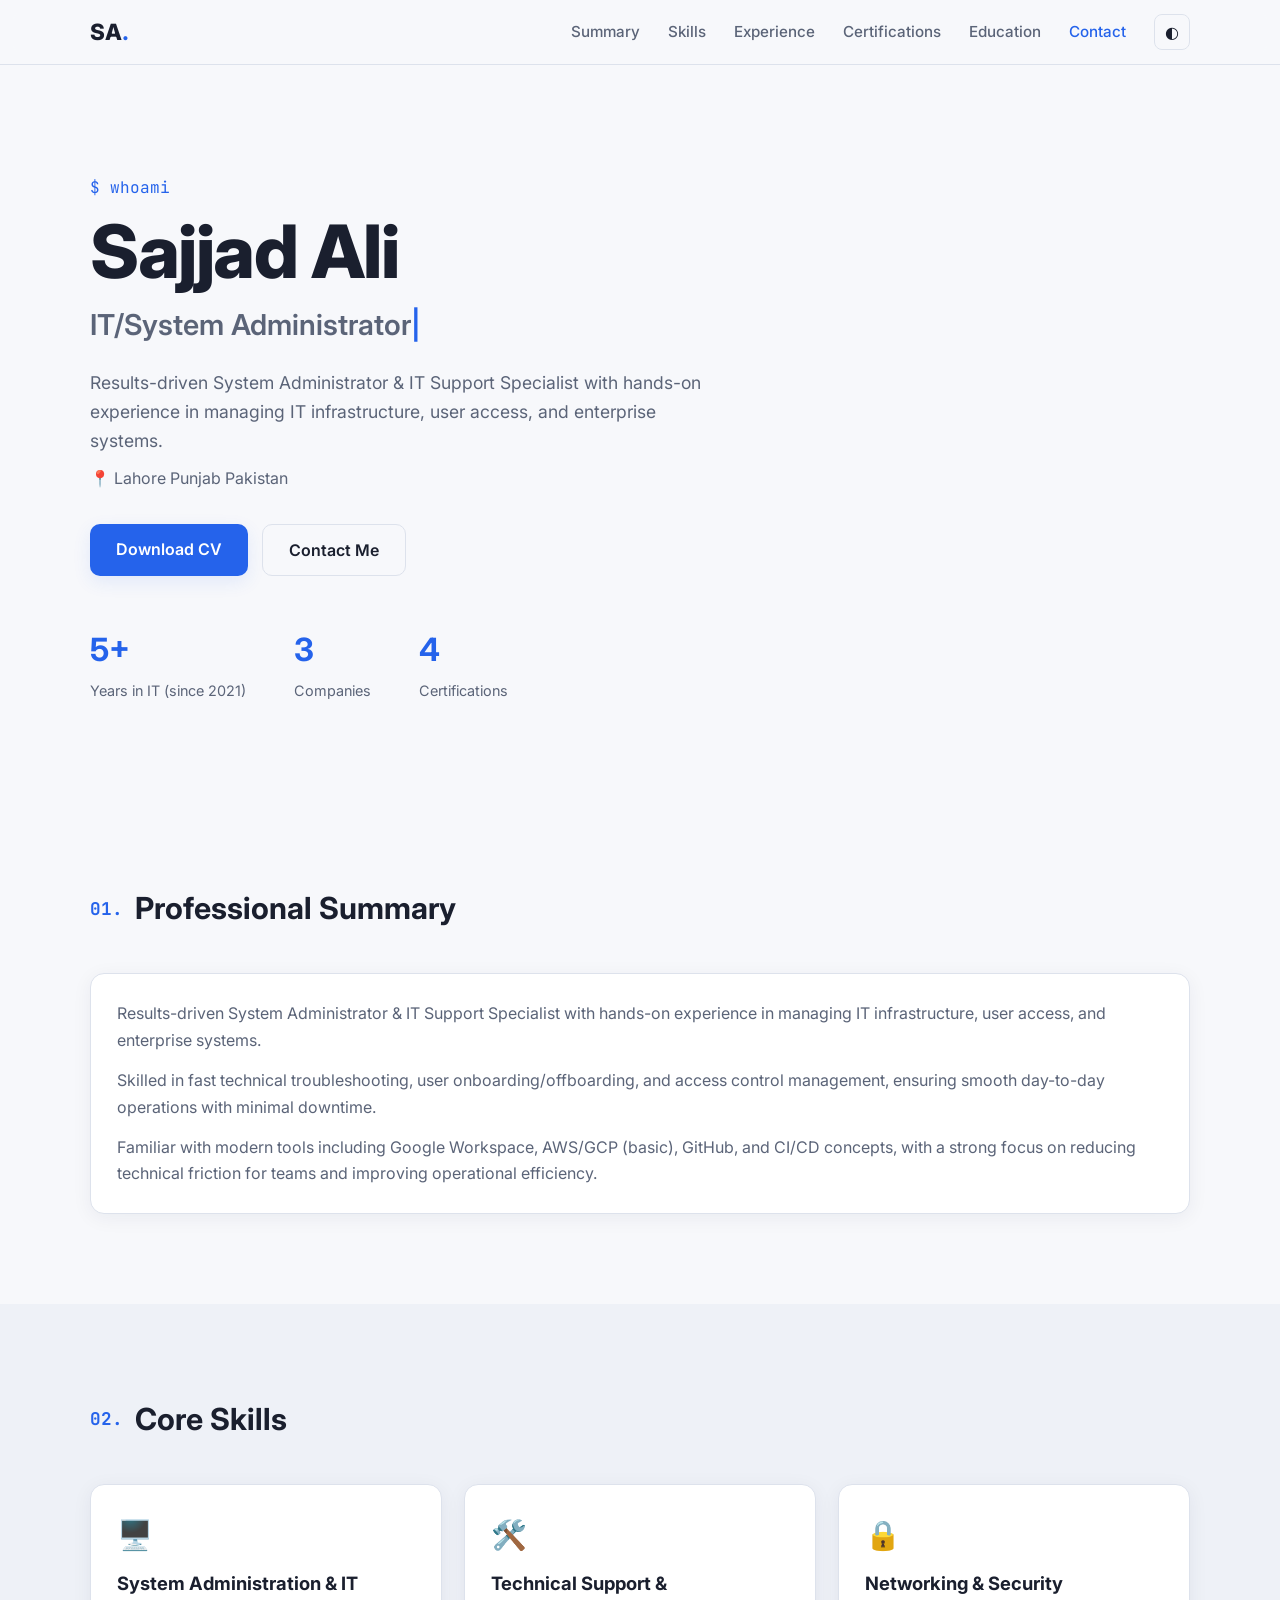
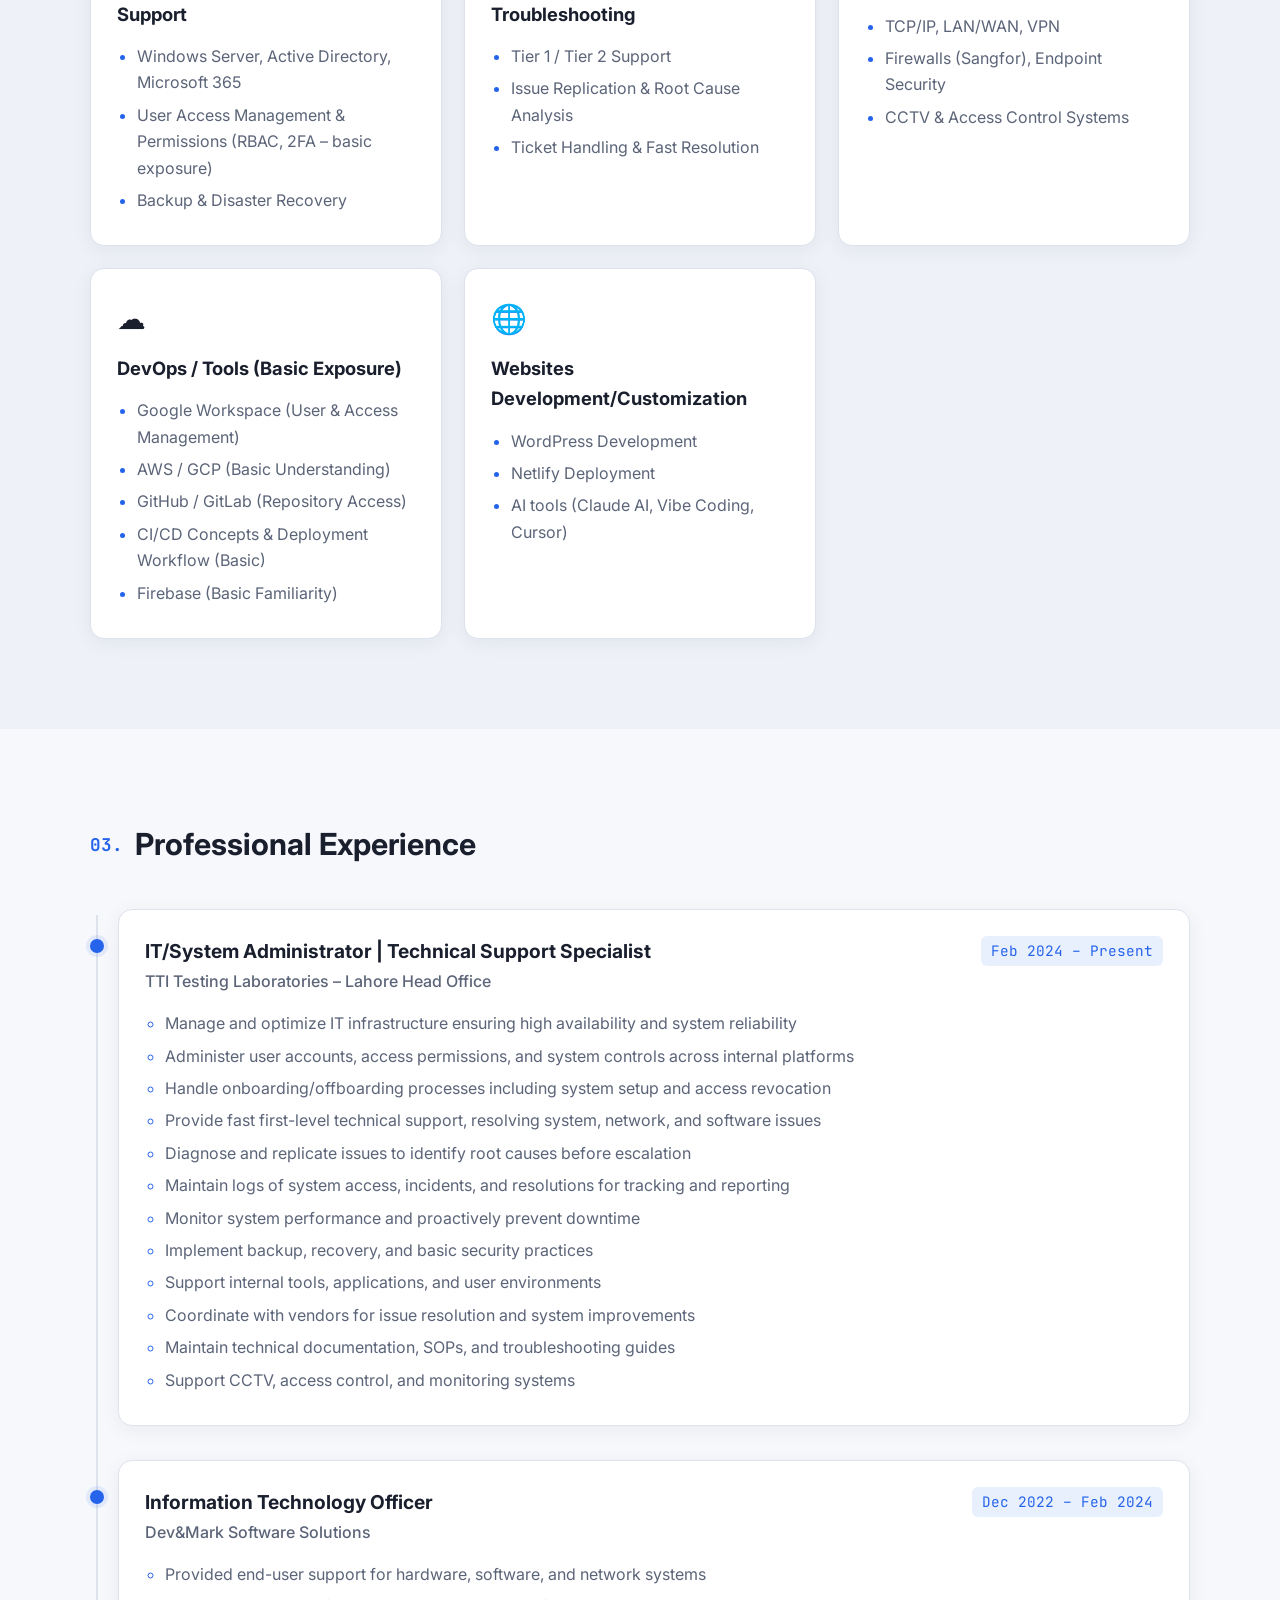
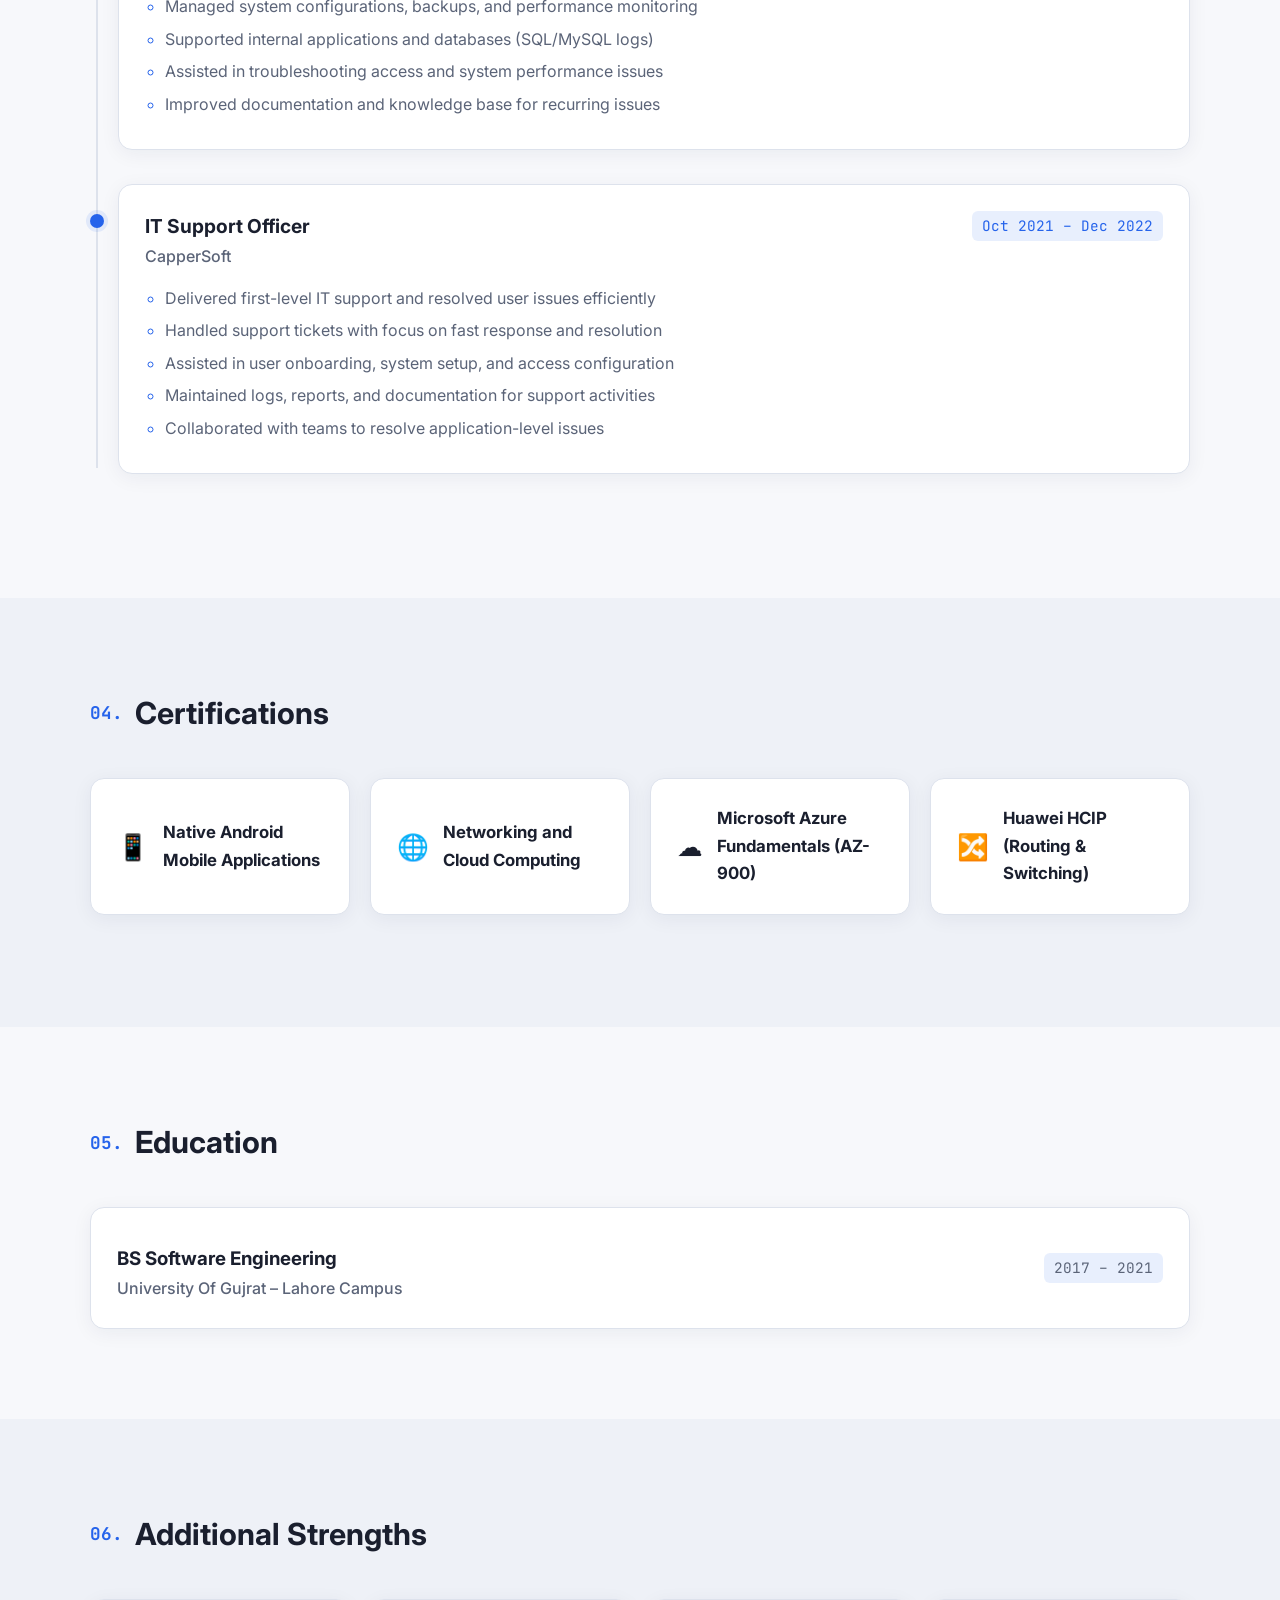
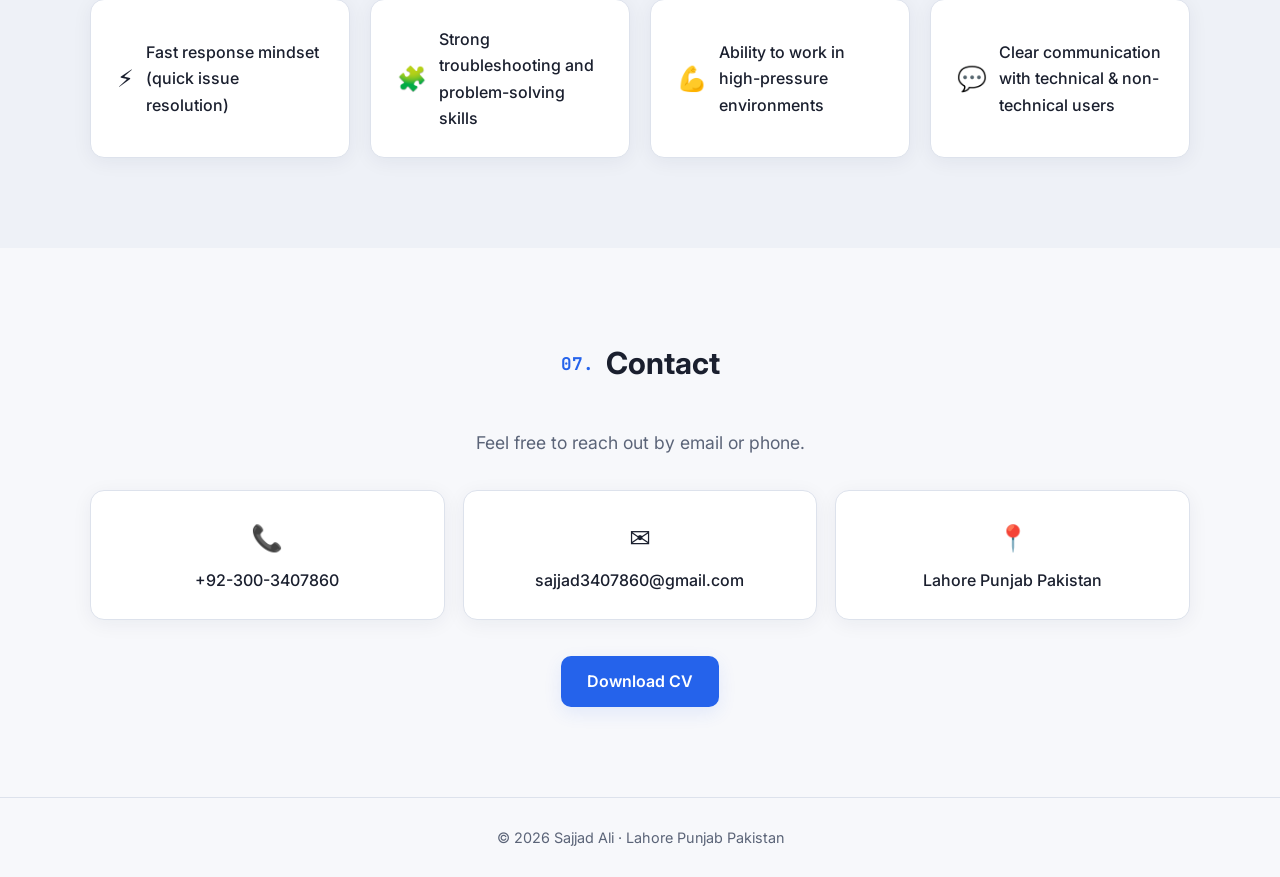
==== index.html @ 5b37b7cf "Match portfolio section titles and points to CV Co-Authored-By: Claude Opus 5.5 <noreply@anthropic.c" ====
<!DOCTYPE html>
<html lang="en">
<head>
  <meta charset="UTF-8">
  <meta name="viewport" content="width=device-width, initial-scale=1.0">
  <title>Sajjad Ali | IT/System Administrator | Technical Support Specialist</title>
  <meta name="description" content="Sajjad Ali, IT/System Administrator and Technical Support Specialist in Lahore, Punjab, Pakistan. IT infrastructure, user access and enterprise systems.">
  <meta property="og:title" content="Sajjad Ali | IT/System Administrator">
  <meta property="og:description" content="System Administrator & IT Support Specialist with hands-on experience in managing IT infrastructure, user access, and enterprise systems.">
  <meta property="og:type" content="website">
  <meta property="og:url" content="https://choudharysb.github.io/SajjadPortfolio/">
  <link rel="icon" href="data:image/svg+xml,<svg xmlns='http://www.w3.org/2000/svg' viewBox='0 0 64 64'><rect width='64' height='64' rx='14' fill='%232563eb'/><text x='50%' y='54%' dominant-baseline='middle' text-anchor='middle' font-family='Arial' font-weight='700' font-size='28' fill='white'>SA</text></svg>">
  <link rel="preconnect" href="https://fonts.googleapis.com">
  <link rel="preconnect" href="https://fonts.gstatic.com" crossorigin>
  <link href="https://fonts.googleapis.com/css2?family=Inter:wght@400;500;600;700;800&family=JetBrains+Mono:wght@400;500&display=swap" rel="stylesheet">
  <link rel="stylesheet" href="style.css">
  <script>
    // Set the theme before the page paints so it doesn't flash
    try {
      var t = localStorage.getItem("theme");
      document.documentElement.dataset.theme = t || (matchMedia("(prefers-color-scheme: dark)").matches ? "dark" : "light");
    } catch (e) {}
  </script>
</head>
<body>
  <a class="skip-link" href="#summary">Skip to content</a>

  <header class="nav">
    <div class="container nav-inner">
      <a href="#top" class="logo">SA<span>.</span></a>
      <button class="nav-toggle" aria-label="Open menu" aria-expanded="false">☰</button>
      <nav class="nav-links">
        <a href="#summary">Summary</a>
        <a href="#skills">Skills</a>
        <a href="#experience">Experience</a>
        <a href="#certifications">Certifications</a>
        <a href="#education">Education</a>
        <a href="#contact">Contact</a>
        <button class="theme-toggle" aria-label="Toggle dark mode">◐</button>
      </nav>
    </div>
  </header>

  <main id="top">
    <section class="hero">
      <div class="container hero-inner">
        <p class="mono eyebrow">$ whoami</p>
        <h1>Sajjad Ali</h1>
        <p class="role"><span class="typed" data-words="IT/System Administrator|Technical Support Specialist"></span><span class="cursor" aria-hidden="true">|</span></p>
        <p class="lead">Results-driven System Administrator &amp; IT Support Specialist with hands-on experience in managing IT infrastructure, user access, and enterprise systems.</p>
        <p class="location">📍 Lahore Punjab Pakistan</p>
        <div class="hero-cta">
          <a href="assets/Sajjad-Ali-CV.pdf" class="btn btn-primary" download>Download CV</a>
          <a href="#contact" class="btn btn-ghost">Contact Me</a>
        </div>
        <ul class="stats">
          <li><strong>5+</strong><span>Years in IT (since 2021)</span></li>
          <li><strong>3</strong><span>Companies</span></li>
          <li><strong>4</strong><span>Certifications</span></li>
        </ul>
      </div>
    </section>

    <!-- PROFESSIONAL SUMMARY -->
    <section id="summary" class="section">
      <div class="container">
        <h2 class="section-title"><span class="mono">01.</span> Professional Summary</h2>
        <div class="card summary">
          <p>Results-driven System Administrator &amp; IT Support Specialist with hands-on experience in managing IT infrastructure, user access, and enterprise systems.</p>
          <p>Skilled in fast technical troubleshooting, user onboarding/offboarding, and access control management, ensuring smooth day-to-day operations with minimal downtime.</p>
          <p>Familiar with modern tools including Google Workspace, AWS/GCP (basic), GitHub, and CI/CD concepts, with a strong focus on reducing technical friction for teams and improving operational efficiency.</p>
        </div>
      </div>
    </section>

    <!-- CORE SKILLS -->
    <section id="skills" class="section alt">
      <div class="container">
        <h2 class="section-title"><span class="mono">02.</span> Core Skills</h2>
        <div class="skills-grid">
          <article class="card skill-card">
            <div class="icon" aria-hidden="true">🖥️</div>
            <h3>System Administration &amp; IT Support</h3>
            <ul class="points">
              <li>Windows Server, Active Directory, Microsoft 365</li>
              <li>User Access Management &amp; Permissions (RBAC, 2FA – basic exposure)</li>
              <li>Backup &amp; Disaster Recovery</li>
            </ul>
          </article>
          <article class="card skill-card">
            <div class="icon" aria-hidden="true">🛠️</div>
            <h3>Technical Support &amp; Troubleshooting</h3>
            <ul class="points">
              <li>Tier 1 / Tier 2 Support</li>
              <li>Issue Replication &amp; Root Cause Analysis</li>
              <li>Ticket Handling &amp; Fast Resolution</li>
            </ul>
          </article>
          <article class="card skill-card">
            <div class="icon" aria-hidden="true">🔒</div>
            <h3>Networking &amp; Security</h3>
            <ul class="points">
              <li>TCP/IP, LAN/WAN, VPN</li>
              <li>Firewalls (Sangfor), Endpoint Security</li>
              <li>CCTV &amp; Access Control Systems</li>
            </ul>
          </article>
          <article class="card skill-card">
            <div class="icon" aria-hidden="true">☁️</div>
            <h3>DevOps / Tools (Basic Exposure)</h3>
            <ul class="points">
              <li>Google Workspace (User &amp; Access Management)</li>
              <li>AWS / GCP (Basic Understanding)</li>
              <li>GitHub / GitLab (Repository Access)</li>
              <li>CI/CD Concepts &amp; Deployment Workflow (Basic)</li>
              <li>Firebase (Basic Familiarity)</li>
            </ul>
          </article>
          <article class="card skill-card">
            <div class="icon" aria-hidden="true">🌐</div>
            <h3>Websites Development/Customization</h3>
            <ul class="points">
              <li>WordPress Development</li>
              <li>Netlify Deployment</li>
              <li>AI tools (Claude AI, Vibe Coding, Cursor)</li>
            </ul>
          </article>
        </div>
      </div>
    </section>

    <!-- PROFESSIONAL EXPERIENCE -->
    <section id="experience" class="section">
      <div class="container">
        <h2 class="section-title"><span class="mono">03.</span> Professional Experience</h2>
        <ol class="timeline">
          <li class="timeline-item">
            <div class="card">
              <div class="job-head">
                <div>
                  <h3>IT/System Administrator | Technical Support Specialist</h3>
                  <p class="company">TTI Testing Laboratories – Lahore Head Office</p>
                </div>
                <span class="date mono">Feb 2024 – Present</span>
              </div>
              <ul class="points">
                <li>Manage and optimize IT infrastructure ensuring high availability and system reliability</li>
                <li>Administer user accounts, access permissions, and system controls across internal platforms</li>
                <li>Handle onboarding/offboarding processes including system setup and access revocation</li>
                <li>Provide fast first-level technical support, resolving system, network, and software issues</li>
                <li>Diagnose and replicate issues to identify root causes before escalation</li>
                <li>Maintain logs of system access, incidents, and resolutions for tracking and reporting</li>
                <li>Monitor system performance and proactively prevent downtime</li>
                <li>Implement backup, recovery, and basic security practices</li>
                <li>Support internal tools, applications, and user environments</li>
                <li>Coordinate with vendors for issue resolution and system improvements</li>
                <li>Maintain technical documentation, SOPs, and troubleshooting guides</li>
                <li>Support CCTV, access control, and monitoring systems</li>
              </ul>
            </div>
          </li>
          <li class="timeline-item">
            <div class="card">
              <div class="job-head">
                <div>
                  <h3>Information Technology Officer</h3>
                  <p class="company">Dev&amp;Mark Software Solutions</p>
                </div>
                <span class="date mono">Dec 2022 – Feb 2024</span>
              </div>
              <ul class="points">
                <li>Provided end-user support for hardware, software, and network systems</li>
                <li>Managed system configurations, backups, and performance monitoring</li>
                <li>Supported internal applications and databases (SQL/MySQL logs)</li>
                <li>Assisted in troubleshooting access and system performance issues</li>
                <li>Improved documentation and knowledge base for recurring issues</li>
              </ul>
            </div>
          </li>
          <li class="timeline-item">
            <div class="card">
              <div class="job-head">
                <div>
                  <h3>IT Support Officer</h3>
                  <p class="company">CapperSoft</p>
                </div>
                <span class="date mono">Oct 2021 – Dec 2022</span>
              </div>
              <ul class="points">
                <li>Delivered first-level IT support and resolved user issues efficiently</li>
                <li>Handled support tickets with focus on fast response and resolution</li>
                <li>Assisted in user onboarding, system setup, and access configuration</li>
                <li>Maintained logs, reports, and documentation for support activities</li>
                <li>Collaborated with teams to resolve application-level issues</li>
              </ul>
            </div>
          </li>
        </ol>
      </div>
    </section>

    <!-- CERTIFICATIONS -->
    <section id="certifications" class="section alt">
      <div class="container">
        <h2 class="section-title"><span class="mono">04.</span> Certifications</h2>
        <div class="cert-grid">
          <div class="card cert"><span class="cert-icon" aria-hidden="true">📱</span><h3>Native Android Mobile Applications</h3></div>
          <div class="card cert"><span class="cert-icon" aria-hidden="true">🌐</span><h3>Networking and Cloud Computing</h3></div>
          <div class="card cert"><span class="cert-icon" aria-hidden="true">☁️</span><h3>Microsoft Azure Fundamentals (AZ-900)</h3></div>
          <div class="card cert"><span class="cert-icon" aria-hidden="true">🔀</span><h3>Huawei HCIP (Routing &amp; Switching)</h3></div>
        </div>
      </div>
    </section>

    <!-- EDUCATION -->
    <section id="education" class="section">
      <div class="container">
        <h2 class="section-title"><span class="mono">05.</span> Education</h2>
        <div class="card edu">
          <div>
            <h3>BS Software Engineering</h3>
            <p class="company">University Of Gujrat – Lahore Campus</p>
          </div>
          <span class="date mono">2017 – 2021</span>
        </div>
      </div>
    </section>

    <!-- ADDITIONAL STRENGTHS -->
    <section id="strengths" class="section alt">
      <div class="container">
        <h2 class="section-title"><span class="mono">06.</span> Additional Strengths</h2>
        <div class="strength-grid">
          <div class="card strength"><span aria-hidden="true">⚡</span>Fast response mindset (quick issue resolution)</div>
          <div class="card strength"><span aria-hidden="true">🧩</span>Strong troubleshooting and problem-solving skills</div>
          <div class="card strength"><span aria-hidden="true">💪</span>Ability to work in high-pressure environments</div>
          <div class="card strength"><span aria-hidden="true">💬</span>Clear communication with technical &amp; non-technical users</div>
        </div>
      </div>
    </section>

    <!-- CONTACT -->
    <section id="contact" class="section">
      <div class="container contact">
        <h2 class="section-title center"><span class="mono">07.</span> Contact</h2>
        <p class="lead">Feel free to reach out by email or phone.</p>
        <div class="contact-links">
          <a class="card contact-card" href="tel:+923003407860"><span aria-hidden="true">📞</span>+92-300-3407860</a>
          <a class="card contact-card" href="mailto:sajjad3407860@gmail.com"><span aria-hidden="true">✉️</span>sajjad3407860@gmail.com</a>
          <div class="card contact-card"><span aria-hidden="true">📍</span>Lahore Punjab Pakistan</div>
        </div>
        <a href="assets/Sajjad-Ali-CV.pdf" class="btn btn-primary" download>Download CV</a>
      </div>
    </section>
  </main>

  <footer class="footer">
    <div class="container">© <span id="year"></span> Sajjad Ali · Lahore Punjab Pakistan</div>
  </footer>

  <button class="to-top" aria-label="Back to top">↑</button>

  <script src="script.js"></script>
</body>
</html>
---- style.css ----
:root {
  --bg: #f7f8fb;
  --bg-alt: #eef1f7;
  --card: #ffffff;
  --text: #1a1f2e;
  --muted: #5b6478;
  --accent: #2563eb;
  --accent-soft: rgba(37, 99, 235, 0.1);
  --border: #dde2ec;
  --shadow: 0 4px 20px rgba(20, 30, 60, 0.06);
  --radius: 14px;
}

:root[data-theme="dark"] {
  --bg: #0b1020;
  --bg-alt: #10172b;
  --card: #151d33;
  --text: #e6e9f2;
  --muted: #98a2b8;
  --accent: #5b9dff;
  --accent-soft: rgba(91, 157, 255, 0.12);
  --border: #24304d;
  --shadow: 0 4px 20px rgba(0, 0, 0, 0.3);
}

* { box-sizing: border-box; margin: 0; padding: 0; }
html { scroll-behavior: smooth; scroll-padding-top: 70px; }
body {
  font-family: "Inter", system-ui, sans-serif;
  background: var(--bg);
  color: var(--text);
  line-height: 1.65;
  transition: background 0.3s, color 0.3s;
}
a { color: var(--accent); text-decoration: none; }
.mono { font-family: "JetBrains Mono", monospace; }
.container { width: min(1100px, 100% - 32px); margin-inline: auto; }

/* Nav */
.nav {
  position: sticky; top: 0; z-index: 10;
  background: color-mix(in srgb, var(--bg) 85%, transparent);
  backdrop-filter: blur(10px);
  border-bottom: 1px solid var(--border);
}
.nav-inner { display: flex; align-items: center; justify-content: space-between; height: 64px; }
.logo { font-weight: 800; font-size: 1.4rem; color: var(--text); }
.logo span { color: var(--accent); }
.nav-links { display: flex; align-items: center; gap: 28px; }
.nav-links a { color: var(--muted); font-weight: 500; font-size: 0.95rem; transition: color 0.2s; }
.nav-links a:hover { color: var(--accent); }
.theme-toggle, .nav-toggle {
  background: none; border: 1px solid var(--border); color: var(--text);
  border-radius: 8px; width: 36px; height: 36px; cursor: pointer; font-size: 1rem;
}
.nav-toggle { display: none; }

/* Hero */
.hero { padding: 110px 0 90px; }
.eyebrow { color: var(--accent); margin-bottom: 12px; }
.hero h1 { font-size: clamp(2.6rem, 7vw, 4.6rem); line-height: 1.05; font-weight: 800; letter-spacing: -0.02em; }
.role { font-size: clamp(1.2rem, 3vw, 1.8rem); color: var(--muted); font-weight: 600; margin: 10px 0 20px; min-height: 1.6em; }
.cursor { color: var(--accent); animation: blink 1s steps(1) infinite; }
@keyframes blink { 50% { opacity: 0; } }
.lead { max-width: 620px; color: var(--muted); font-size: 1.1rem; }
.hero-cta { display: flex; gap: 14px; margin: 32px 0 48px; flex-wrap: wrap; }
.btn {
  display: inline-block; padding: 12px 26px; border-radius: 10px;
  font-weight: 600; transition: transform 0.2s, box-shadow 0.2s, background 0.2s;
}
.btn:hover { transform: translateY(-2px); }
.btn-primary { background: var(--accent); color: #fff; box-shadow: 0 6px 18px var(--accent-soft); }
.btn-ghost { border: 1px solid var(--border); color: var(--text); }
.btn-ghost:hover { border-color: var(--accent); color: var(--accent); }
.stats { list-style: none; display: flex; gap: 48px; flex-wrap: wrap; }
.stats strong { display: block; font-size: 2rem; color: var(--accent); }
.stats span { color: var(--muted); font-size: 0.9rem; }

/* Sections */
.section { padding: 90px 0; }
.section.alt { background: var(--bg-alt); }
.section-title { font-size: 1.9rem; margin-bottom: 40px; display: flex; align-items: center; gap: 12px; }
.section-title .mono { color: var(--accent); font-size: 1.1rem; }
.section-title.center { justify-content: center; }

.card {
  background: var(--card); border: 1px solid var(--border);
  border-radius: var(--radius); padding: 26px; box-shadow: var(--shadow);
  transition: transform 0.25s, border-color 0.25s;
}
.card:hover { transform: translateY(-4px); border-color: var(--accent); }

/* About */
.about-grid { display: grid; grid-template-columns: 1.4fr 1fr; gap: 40px; align-items: start; }
.about-grid p { margin-bottom: 16px; color: var(--muted); }
.about-grid strong { color: var(--text); }
.info-card dl { display: grid; gap: 4px; }
.info-card dt { font-size: 0.8rem; text-transform: uppercase; letter-spacing: 0.08em; color: var(--accent); font-weight: 600; margin-top: 10px; }
.info-card dt:first-child { margin-top: 0; }
.info-card dd { word-break: break-word; }

/* Skills */
.skills-grid { display: grid; grid-template-columns: repeat(auto-fill, minmax(300px, 1fr)); gap: 22px; }
.skill-card .icon { font-size: 1.8rem; margin-bottom: 10px; }
.skill-card h3 { margin-bottom: 14px; font-size: 1.15rem; }
.tags { list-style: none; display: flex; flex-wrap: wrap; gap: 8px; }
.tags li {
  background: var(--accent-soft); color: var(--accent);
  padding: 4px 12px; border-radius: 999px; font-size: 0.85rem; font-weight: 500;
}

/* Timeline */
.timeline { list-style: none; position: relative; padding-left: 28px; }
.timeline::before { content: ""; position: absolute; left: 6px; top: 6px; bottom: 6px; width: 2px; background: var(--border); }
.timeline-item { position: relative; margin-bottom: 34px; }
.timeline-item::before {
  content: ""; position: absolute; left: -28px; top: 30px;
  width: 14px; height: 14px; border-radius: 50%;
  background: var(--accent); box-shadow: 0 0 0 4px var(--accent-soft);
}
.timeline-meta { color: var(--accent); font-size: 0.9rem; margin-bottom: 10px; }
.timeline h3 { font-size: 1.2rem; }
.company { color: var(--muted); font-weight: 500; margin-bottom: 12px; }
.timeline ul { padding-left: 20px; color: var(--muted); }
.timeline li li { margin-bottom: 6px; }

/* Certifications */
.cert-grid { display: grid; grid-template-columns: repeat(auto-fill, minmax(240px, 1fr)); gap: 20px; margin-bottom: 22px; }
.cert h3 { font-size: 1.05rem; margin-top: 10px; }
.badge {
  display: inline-block; font-size: 0.75rem; font-weight: 600; text-transform: uppercase; letter-spacing: 0.06em;
  color: var(--accent); background: var(--accent-soft); padding: 3px 10px; border-radius: 6px;
}
.edu { display: flex; justify-content: space-between; align-items: center; gap: 16px; flex-wrap: wrap; }
.edu h3 { margin-top: 10px; }
.edu .company { margin-bottom: 0; }
.edu .mono { color: var(--muted); }

/* Contact */
.contact { text-align: center; }
.contact .lead { margin: 0 auto 32px; }
.contact-links { display: grid; grid-template-columns: repeat(auto-fit, minmax(240px, 1fr)); gap: 18px; margin-bottom: 36px; }
.contact-card { display: flex; flex-direction: column; align-items: center; gap: 8px; color: var(--text); font-weight: 500; word-break: break-word; }
.contact-card span { font-size: 1.6rem; }

.footer { border-top: 1px solid var(--border); padding: 28px 0; text-align: center; color: var(--muted); font-size: 0.9rem; }

/* CV-matched layout */
.location { color: var(--muted); margin-top: 10px; }
.summary p { color: var(--muted); margin-bottom: 14px; }
.summary p:last-child { margin-bottom: 0; }
.points { padding-left: 20px; color: var(--muted); }
.points li { margin-bottom: 6px; }
.points li::marker { color: var(--accent); }
.job-head { display: flex; justify-content: space-between; align-items: flex-start; gap: 12px; flex-wrap: wrap; margin-bottom: 4px; }
.job-head .company { margin-bottom: 12px; }
.date { color: var(--accent); font-size: 0.9rem; white-space: nowrap; background: var(--accent-soft); padding: 3px 10px; border-radius: 6px; }
.cert { display: flex; align-items: center; gap: 14px; }
.cert h3 { margin-top: 0; }
.cert-icon { font-size: 1.6rem; }
.strength-grid { display: grid; grid-template-columns: repeat(auto-fill, minmax(240px, 1fr)); gap: 20px; }
.strength { display: flex; align-items: center; gap: 12px; font-weight: 500; }
.strength span { font-size: 1.5rem; }

.skip-link { position: absolute; left: -999px; top: 8px; background: var(--accent); color: #fff; padding: 8px 14px; border-radius: 8px; z-index: 20; }
.skip-link:focus { left: 16px; }
a:focus-visible, button:focus-visible { outline: 2px solid var(--accent); outline-offset: 3px; }
.nav-links a.active { color: var(--accent); }

.to-top {
  position: fixed; right: 20px; bottom: 20px; width: 44px; height: 44px;
  border-radius: 50%; border: none; background: var(--accent); color: #fff;
  font-size: 1.2rem; cursor: pointer; box-shadow: var(--shadow);
  opacity: 0; pointer-events: none; transition: opacity 0.3s;
}
.to-top.show { opacity: 1; pointer-events: auto; }

/* Reveal animation */
.reveal { opacity: 0; transform: translateY(24px); transition: opacity 0.6s ease, transform 0.6s ease; }
.reveal.visible { opacity: 1; transform: none; }

/* Mobile */
@media (max-width: 760px) {
  .nav-toggle { display: block; }
  .nav-links {
    position: absolute; top: 64px; left: 0; right: 0;
    flex-direction: column; gap: 18px; padding: 24px;
    background: var(--bg); border-bottom: 1px solid var(--border);
    display: none;
  }
  .nav-links.open { display: flex; }
  .about-grid { grid-template-columns: 1fr; }
  .skills-grid { grid-template-columns: 1fr; }
  .hero { padding: 70px 0 60px; }
  .section { padding: 64px 0; }
  .stats { gap: 28px; }
}

@media (prefers-reduced-motion: reduce) {
  * { transition: none !important; animation: none !important; }
  .reveal { opacity: 1; transform: none; }
}
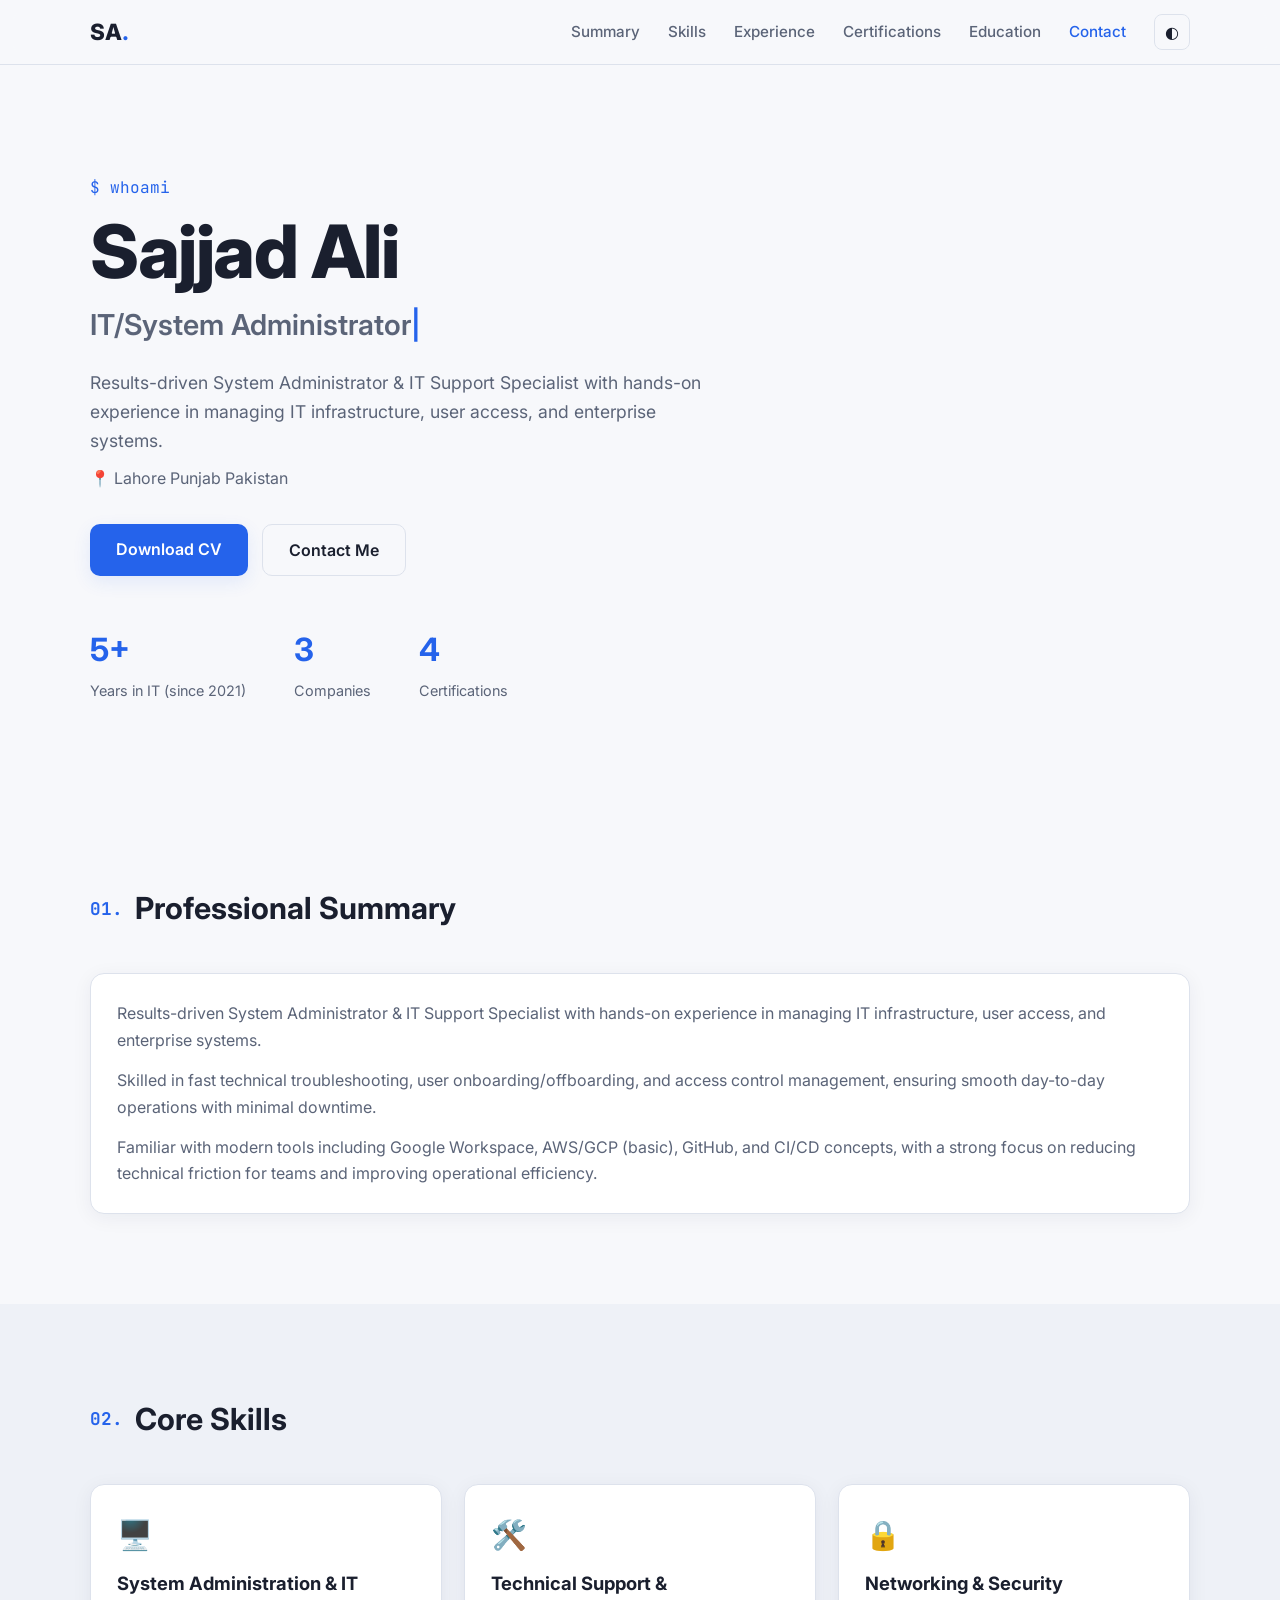
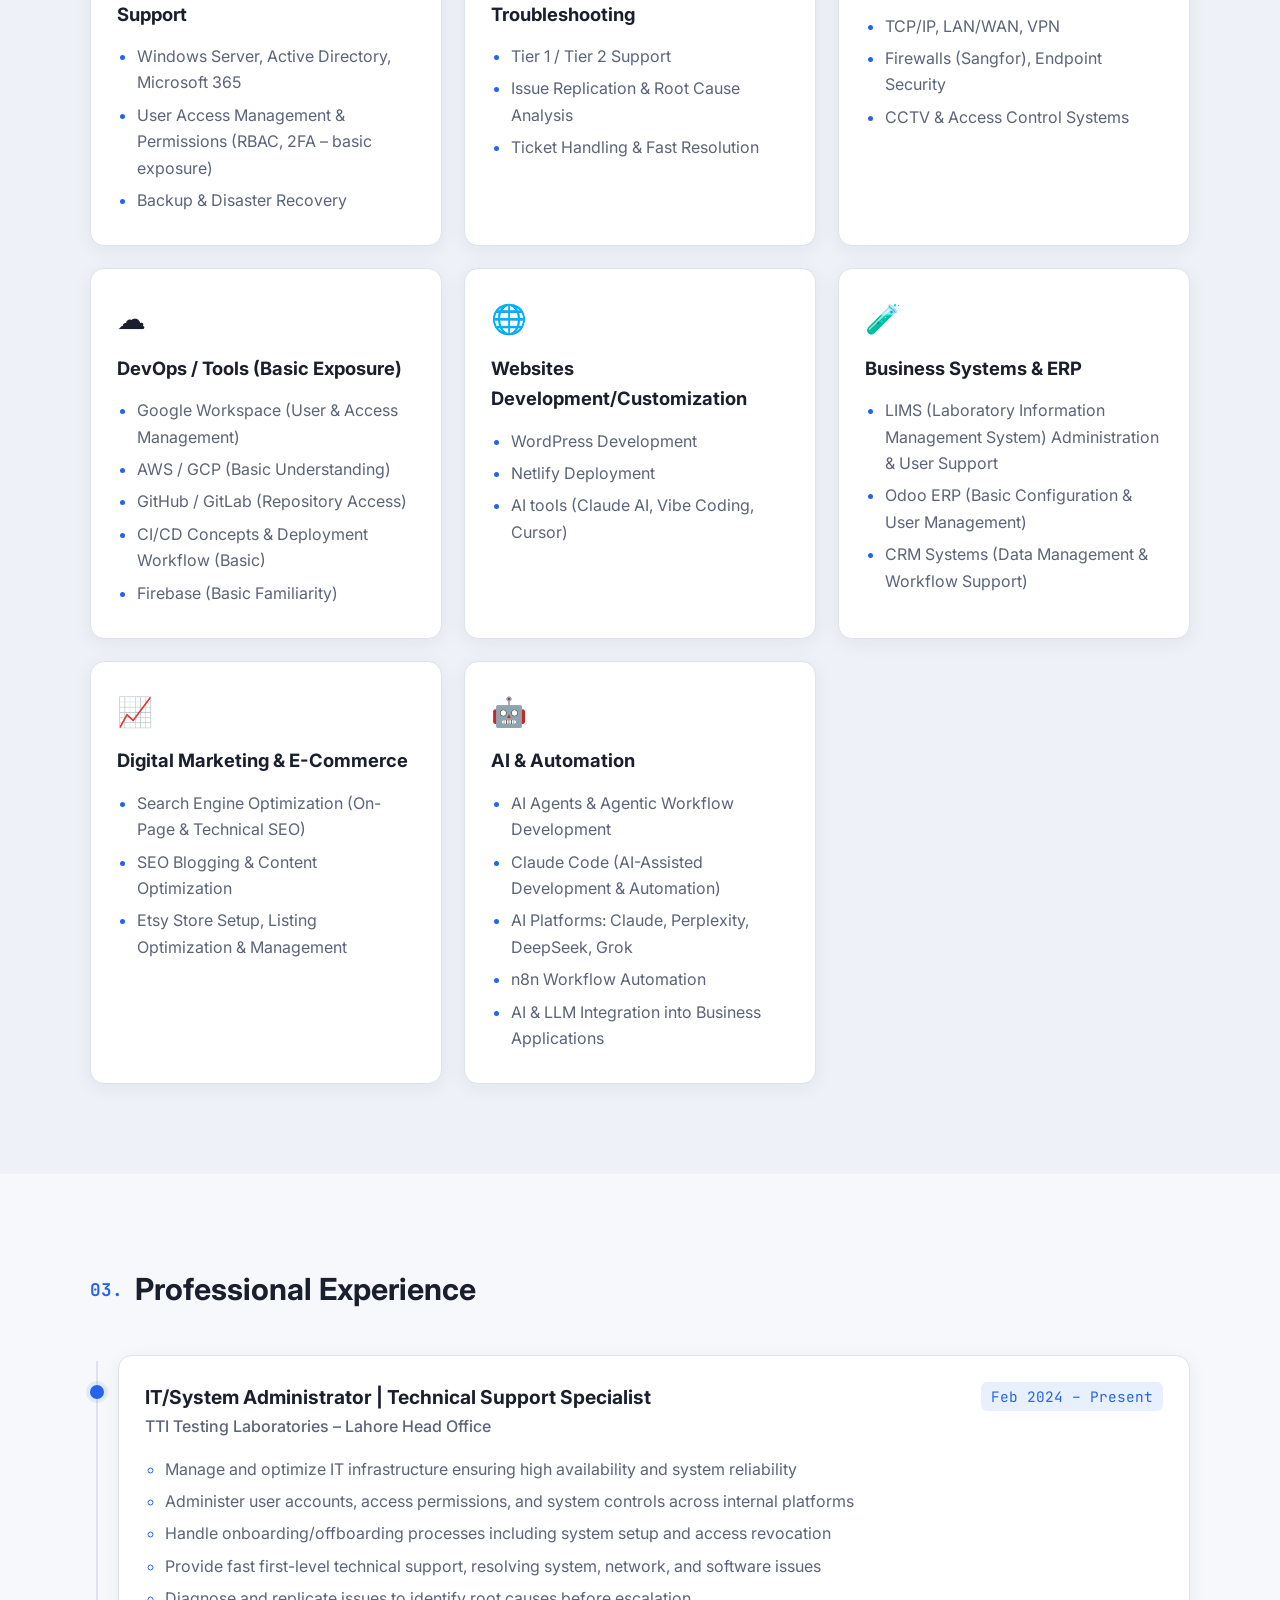
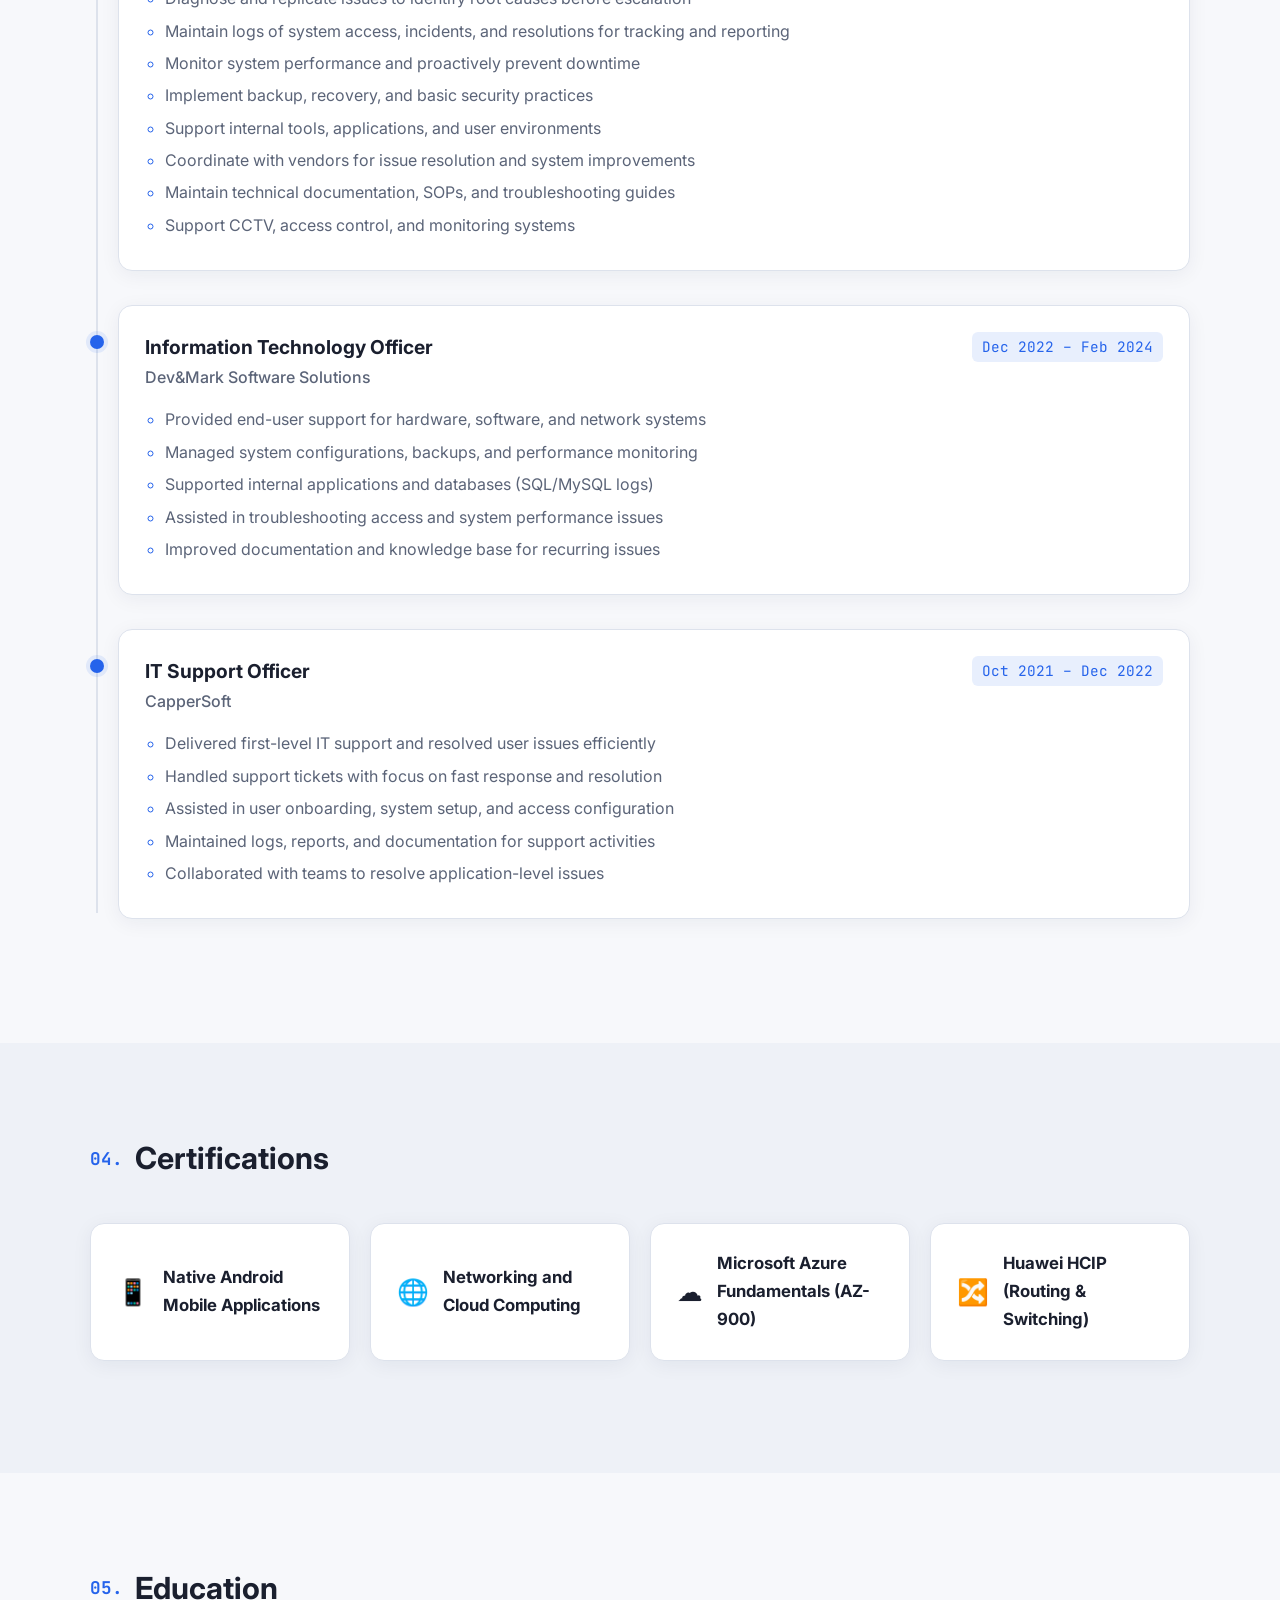
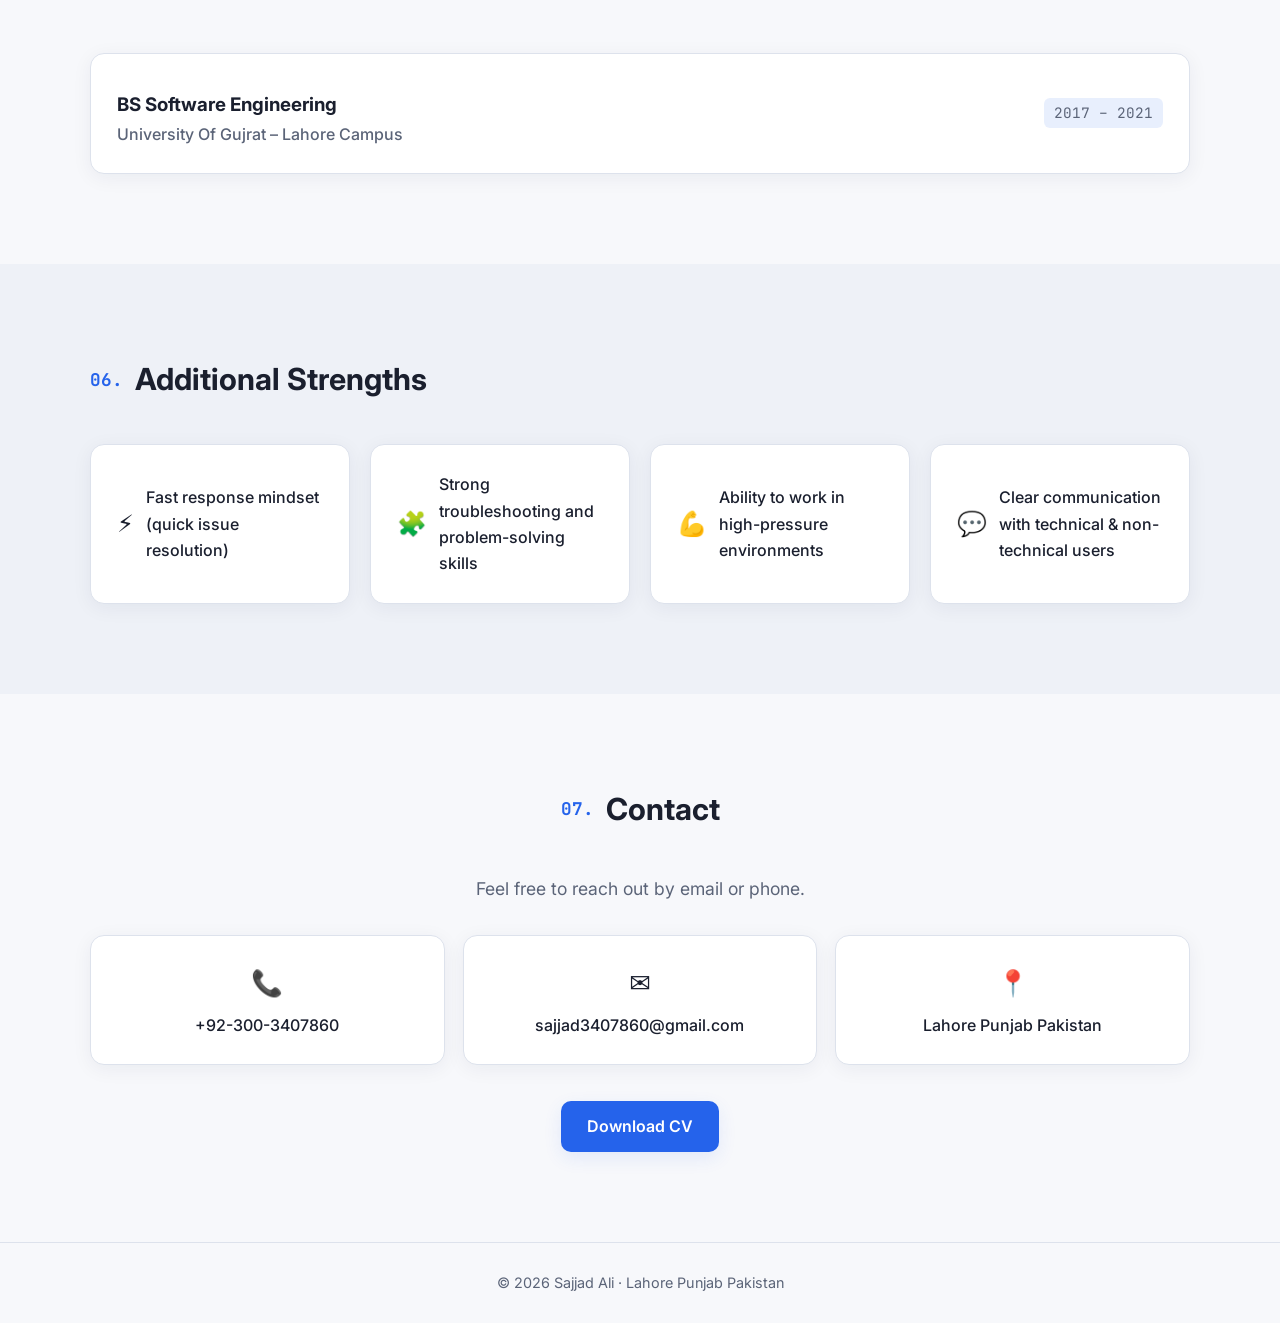
==== commit a4d39b67: "Add Business Systems, Digital Marketing and AI & Automation skills Co-Authored-By: Claude Opus 5.5 <" ====
--- a/index.html
+++ b/index.html
@@ -123,6 +123,35 @@
               <li>WordPress Development</li>
               <li>Netlify Deployment</li>
               <li>AI tools (Claude AI, Vibe Coding, Cursor)</li>
+            </ul>
+          </article>
+          <article class="card skill-card">
+            <div class="icon" aria-hidden="true">🧪</div>
+            <h3>Business Systems &amp; ERP</h3>
+            <ul class="points">
+              <li>LIMS (Laboratory Information Management System) Administration &amp; User Support</li>
+              <li>Odoo ERP (Basic Configuration &amp; User Management)</li>
+              <li>CRM Systems (Data Management &amp; Workflow Support)</li>
+            </ul>
+          </article>
+          <article class="card skill-card">
+            <div class="icon" aria-hidden="true">📈</div>
+            <h3>Digital Marketing &amp; E-Commerce</h3>
+            <ul class="points">
+              <li>Search Engine Optimization (On-Page &amp; Technical SEO)</li>
+              <li>SEO Blogging &amp; Content Optimization</li>
+              <li>Etsy Store Setup, Listing Optimization &amp; Management</li>
+            </ul>
+          </article>
+          <article class="card skill-card">
+            <div class="icon" aria-hidden="true">🤖</div>
+            <h3>AI &amp; Automation</h3>
+            <ul class="points">
+              <li>AI Agents &amp; Agentic Workflow Development</li>
+              <li>Claude Code (AI-Assisted Development &amp; Automation)</li>
+              <li>AI Platforms: Claude, Perplexity, DeepSeek, Grok</li>
+              <li>n8n Workflow Automation</li>
+              <li>AI &amp; LLM Integration into Business Applications</li>
             </ul>
           </article>
         </div>
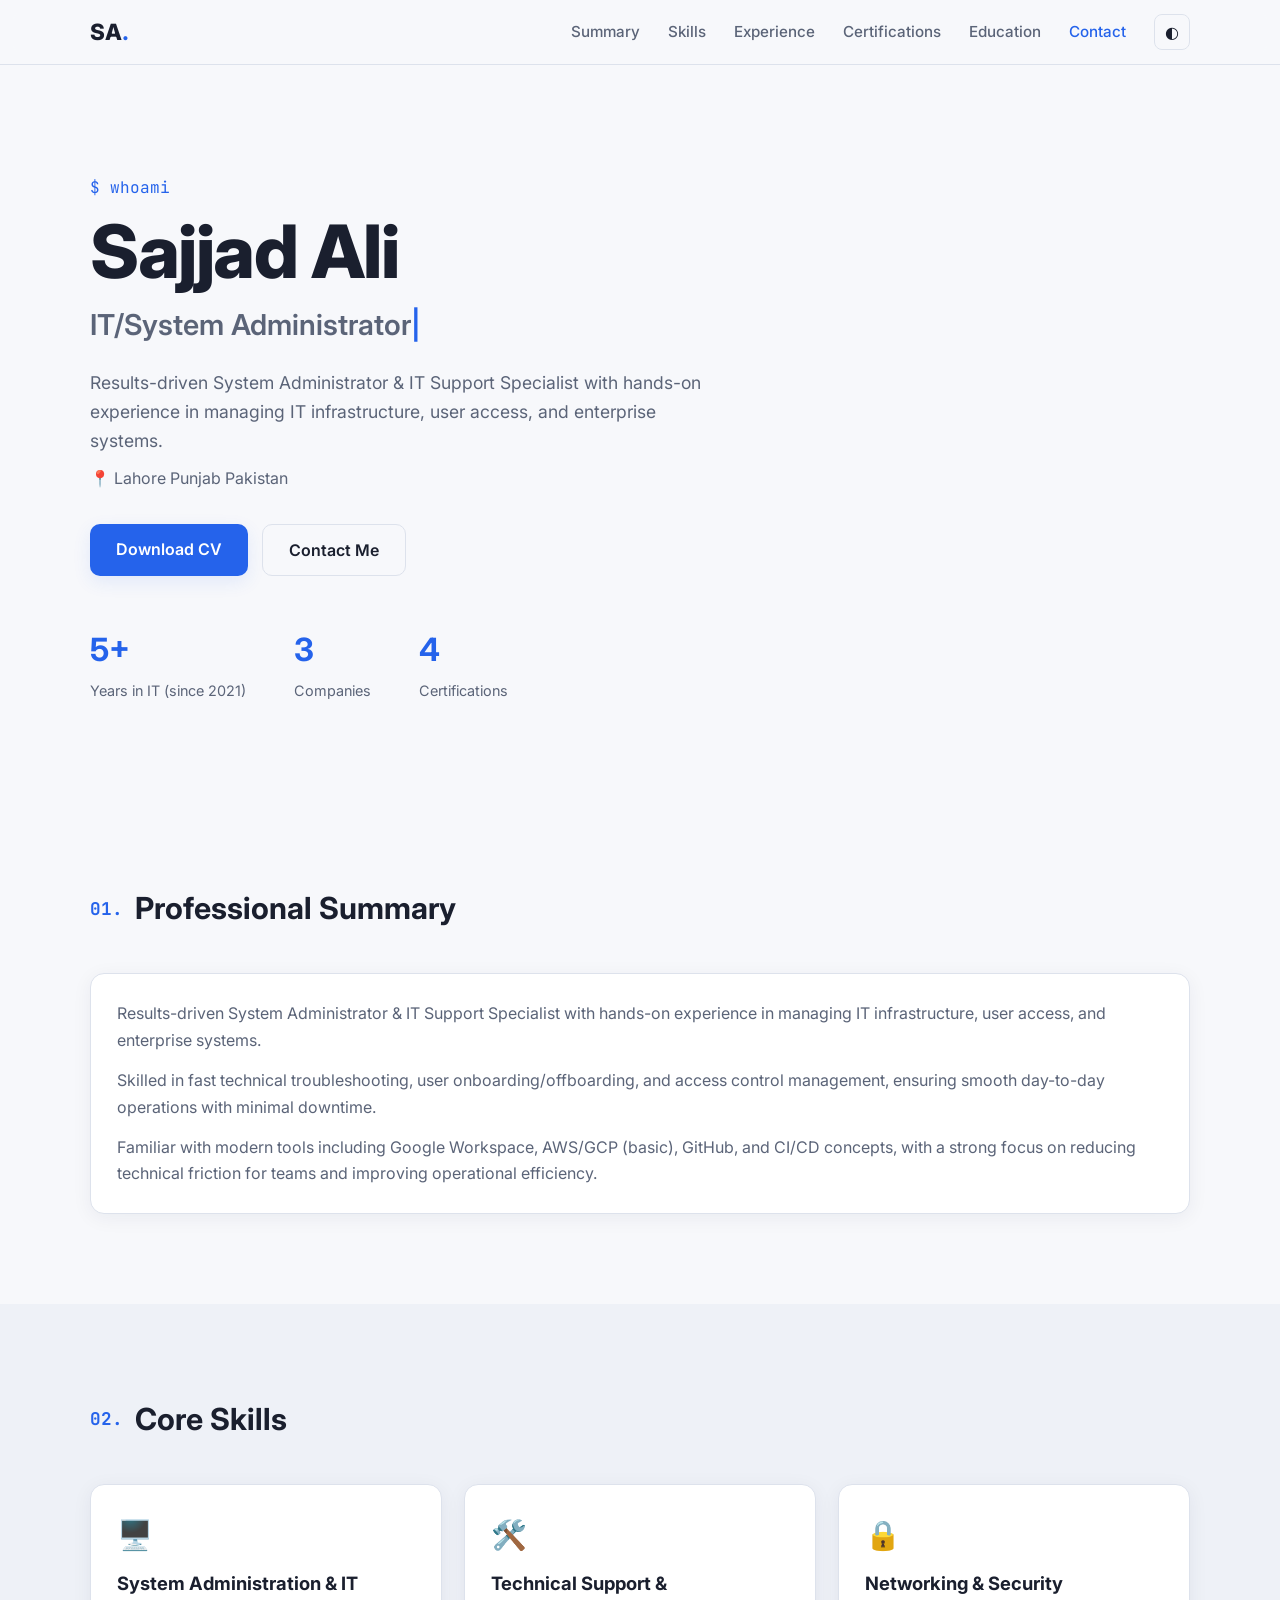
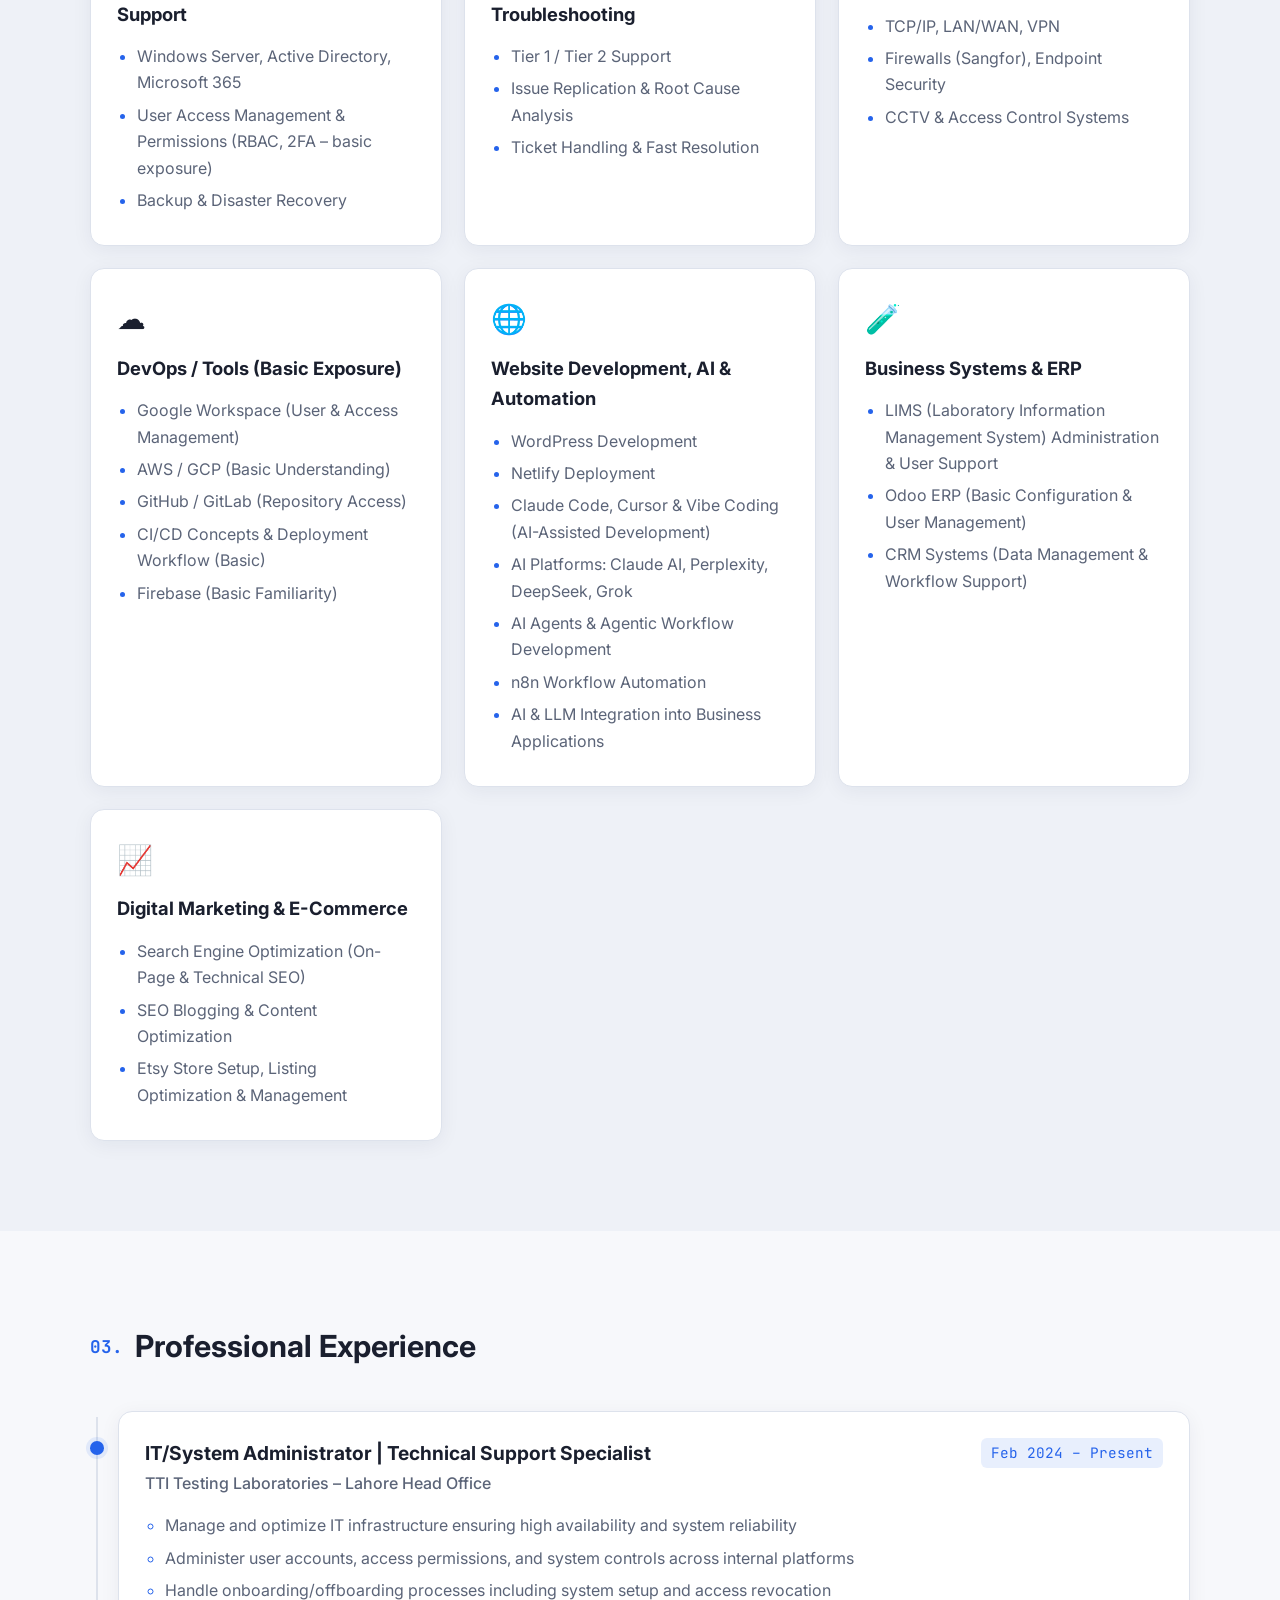
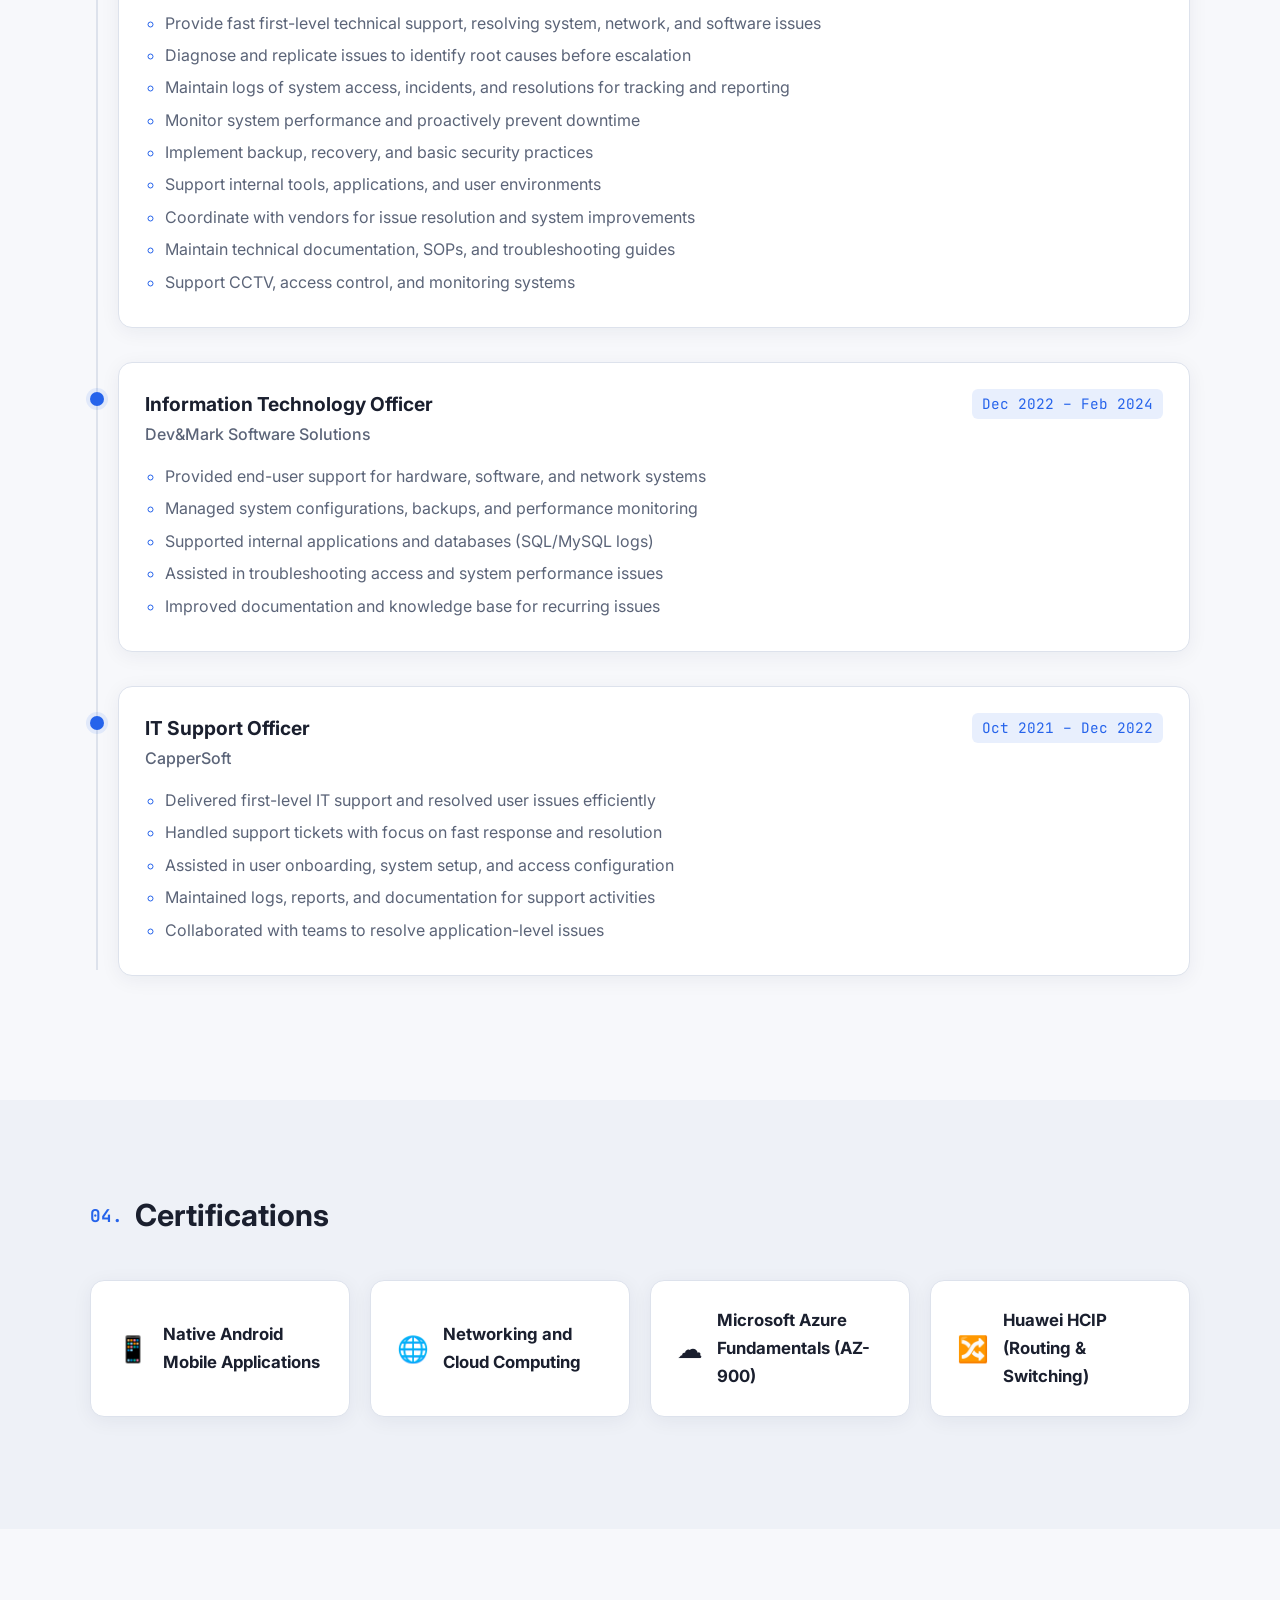
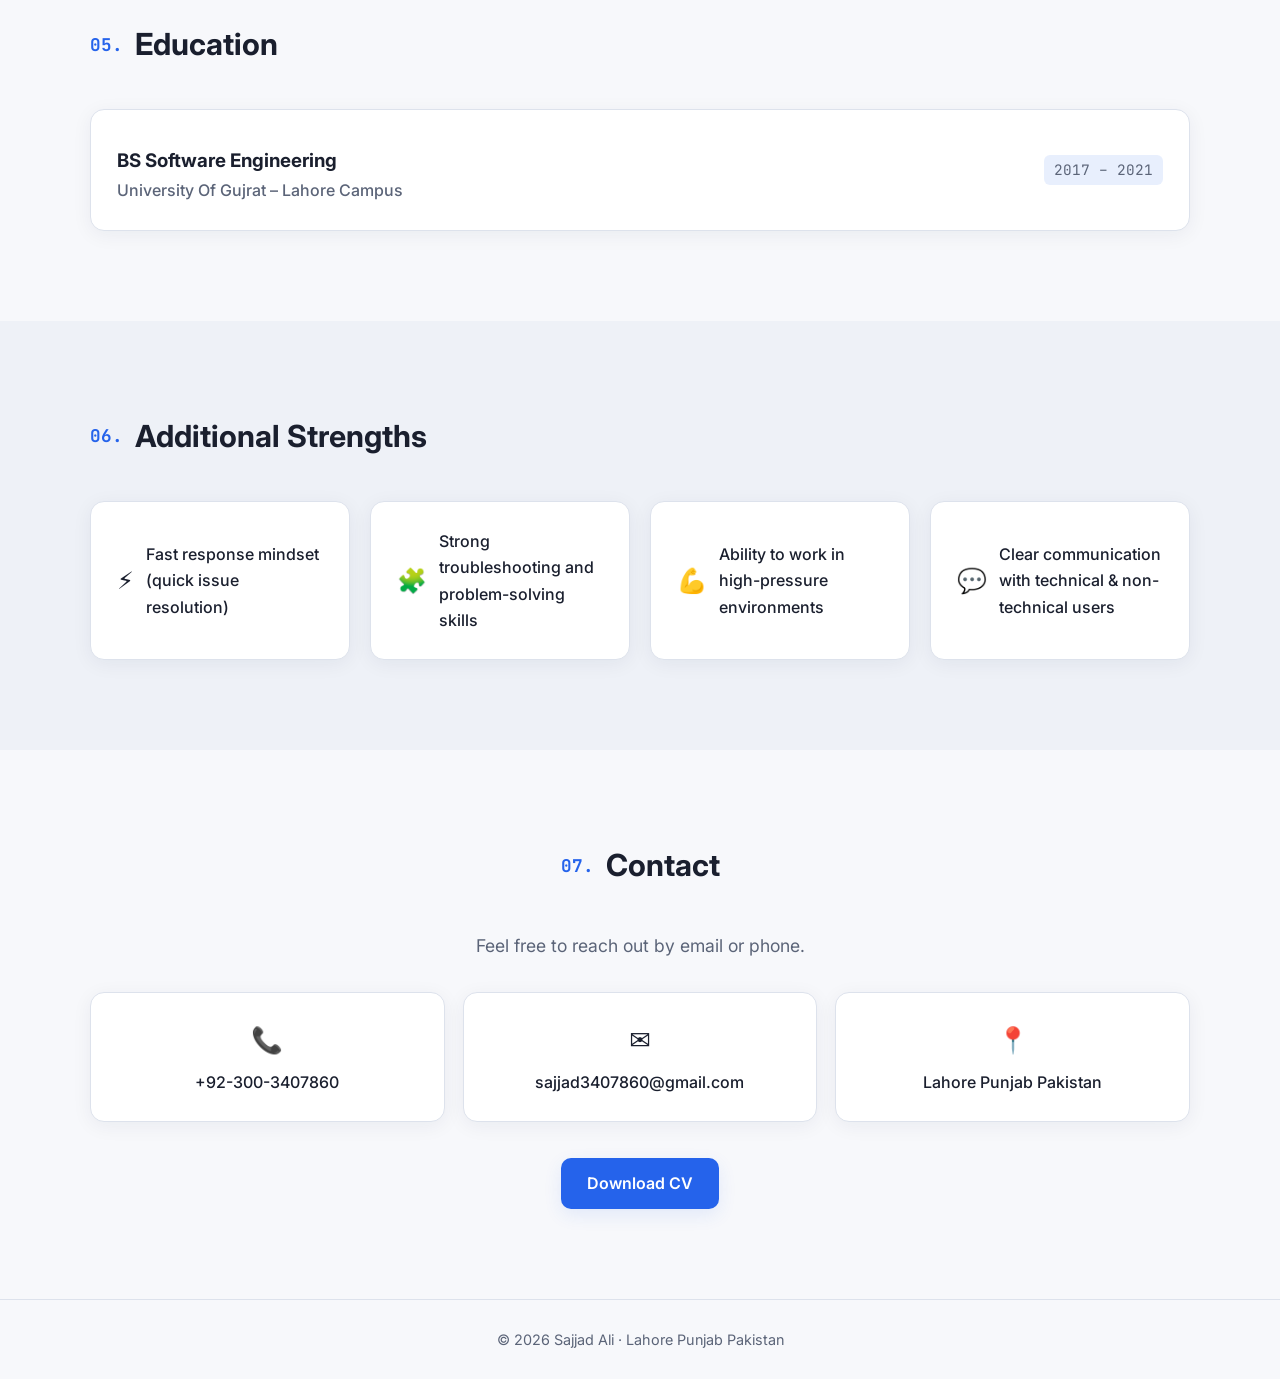
==== commit c163435b: "Combine website development and AI & automation skills Co-Authored-By: Claude Opus 5.5 <noreply@anth" ====
--- a/index.html
+++ b/index.html
@@ -118,11 +118,15 @@
           </article>
           <article class="card skill-card">
             <div class="icon" aria-hidden="true">🌐</div>
-            <h3>Websites Development/Customization</h3>
+            <h3>Website Development, AI &amp; Automation</h3>
             <ul class="points">
               <li>WordPress Development</li>
               <li>Netlify Deployment</li>
-              <li>AI tools (Claude AI, Vibe Coding, Cursor)</li>
+              <li>Claude Code, Cursor &amp; Vibe Coding (AI-Assisted Development)</li>
+              <li>AI Platforms: Claude AI, Perplexity, DeepSeek, Grok</li>
+              <li>AI Agents &amp; Agentic Workflow Development</li>
+              <li>n8n Workflow Automation</li>
+              <li>AI &amp; LLM Integration into Business Applications</li>
             </ul>
           </article>
           <article class="card skill-card">
@@ -141,17 +145,6 @@
               <li>Search Engine Optimization (On-Page &amp; Technical SEO)</li>
               <li>SEO Blogging &amp; Content Optimization</li>
               <li>Etsy Store Setup, Listing Optimization &amp; Management</li>
-            </ul>
-          </article>
-          <article class="card skill-card">
-            <div class="icon" aria-hidden="true">🤖</div>
-            <h3>AI &amp; Automation</h3>
-            <ul class="points">
-              <li>AI Agents &amp; Agentic Workflow Development</li>
-              <li>Claude Code (AI-Assisted Development &amp; Automation)</li>
-              <li>AI Platforms: Claude, Perplexity, DeepSeek, Grok</li>
-              <li>n8n Workflow Automation</li>
-              <li>AI &amp; LLM Integration into Business Applications</li>
             </ul>
           </article>
         </div>
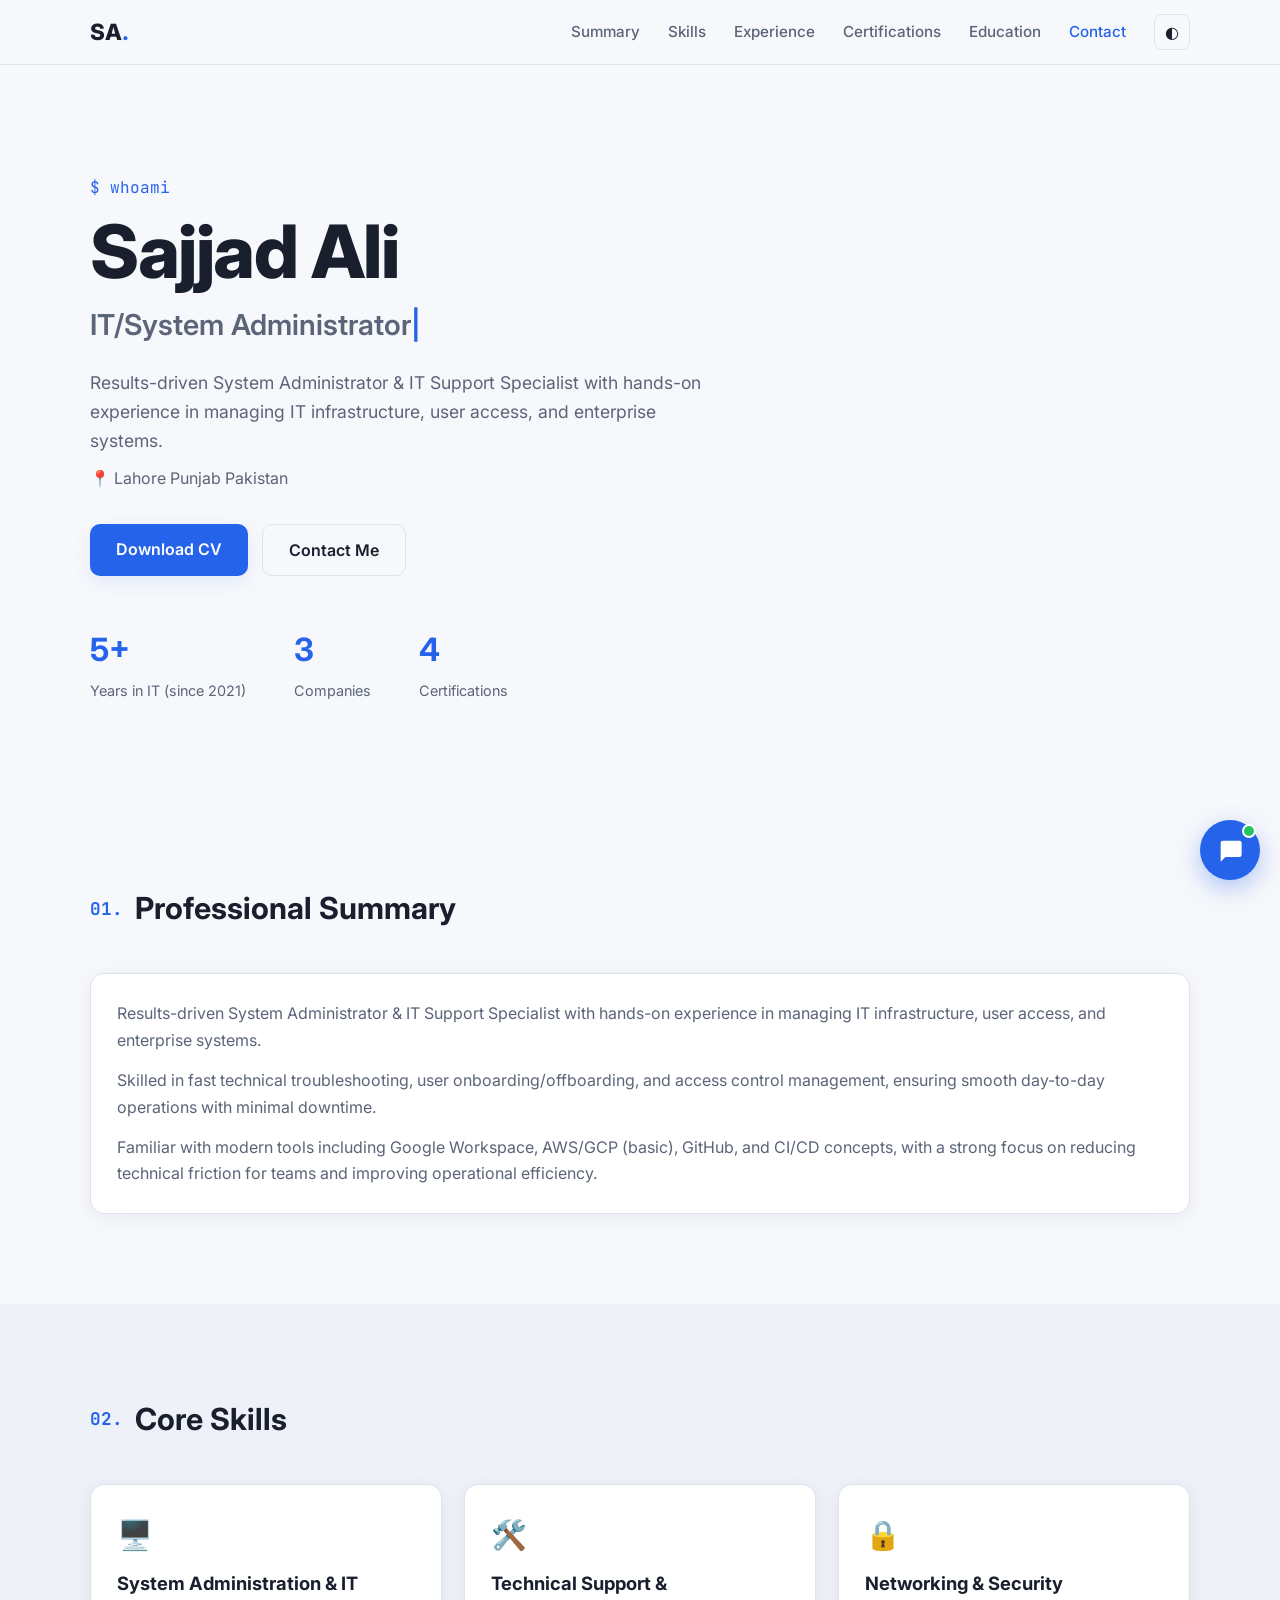
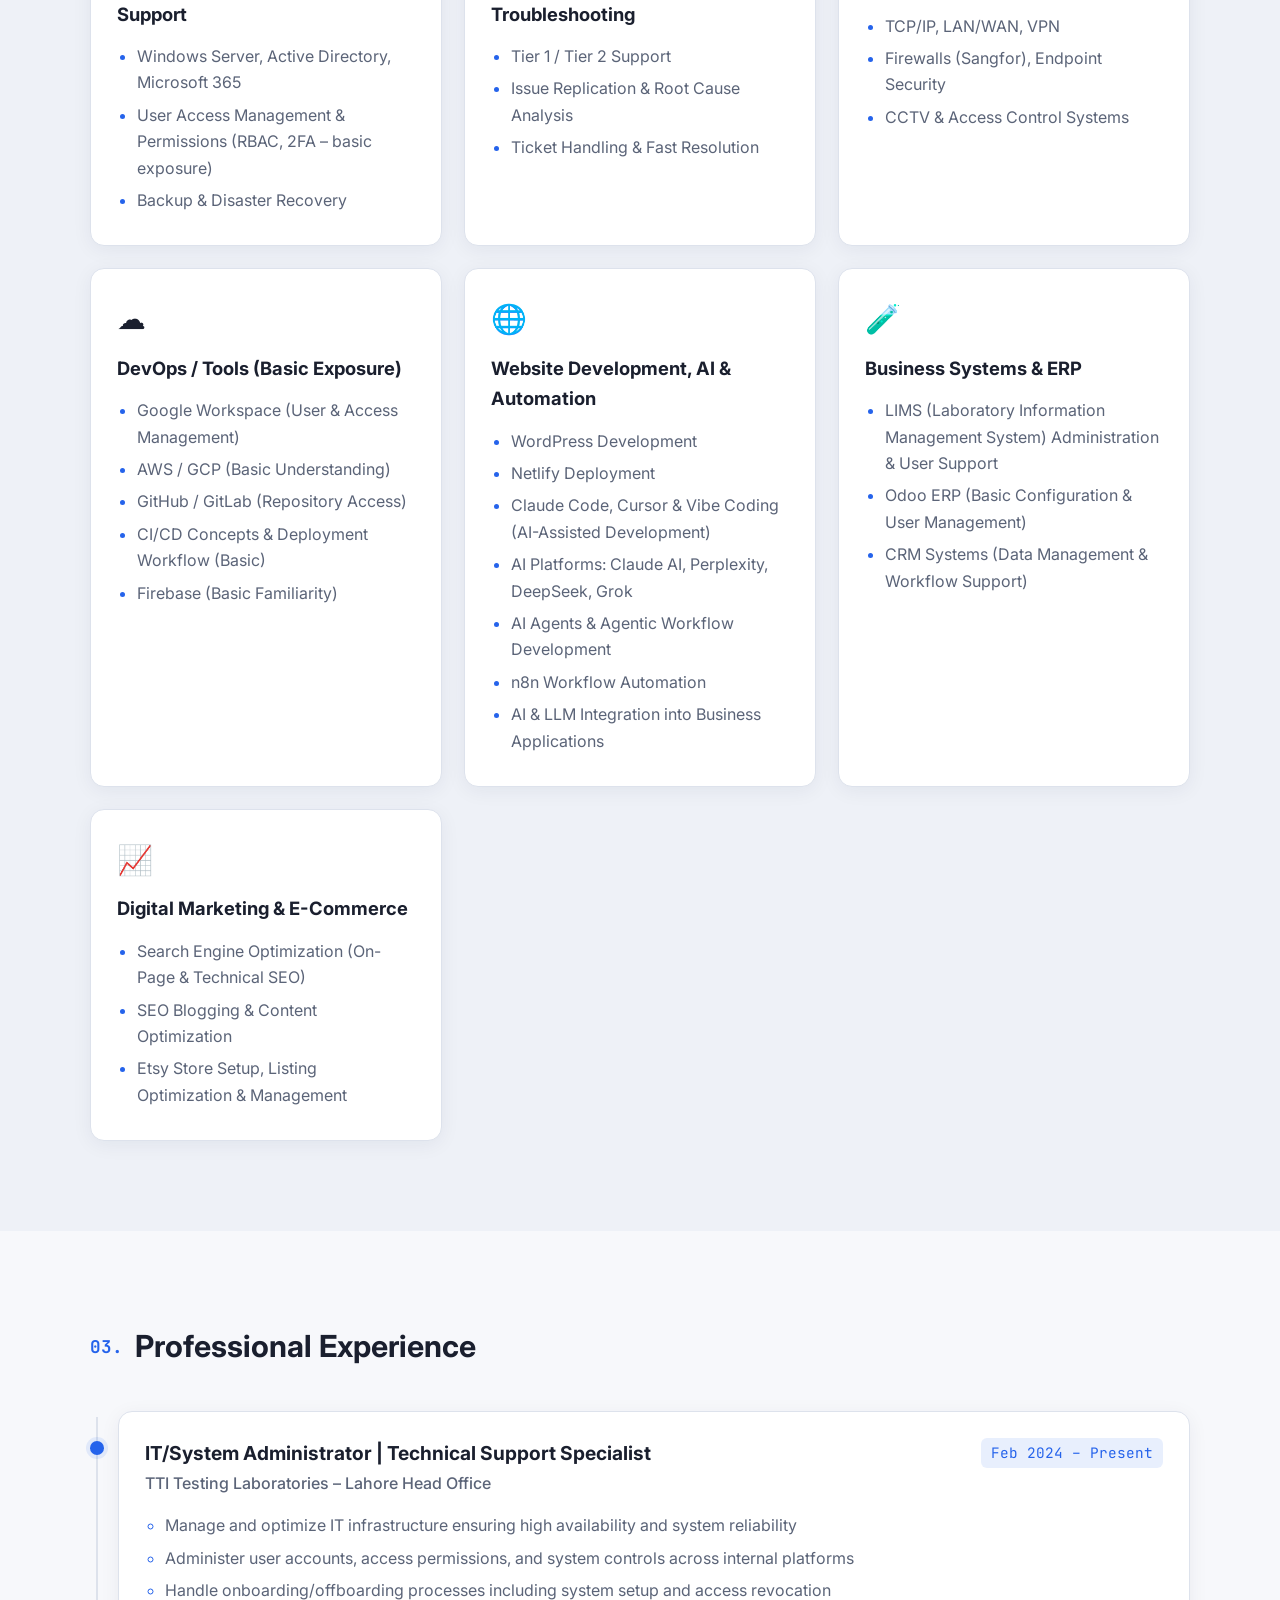
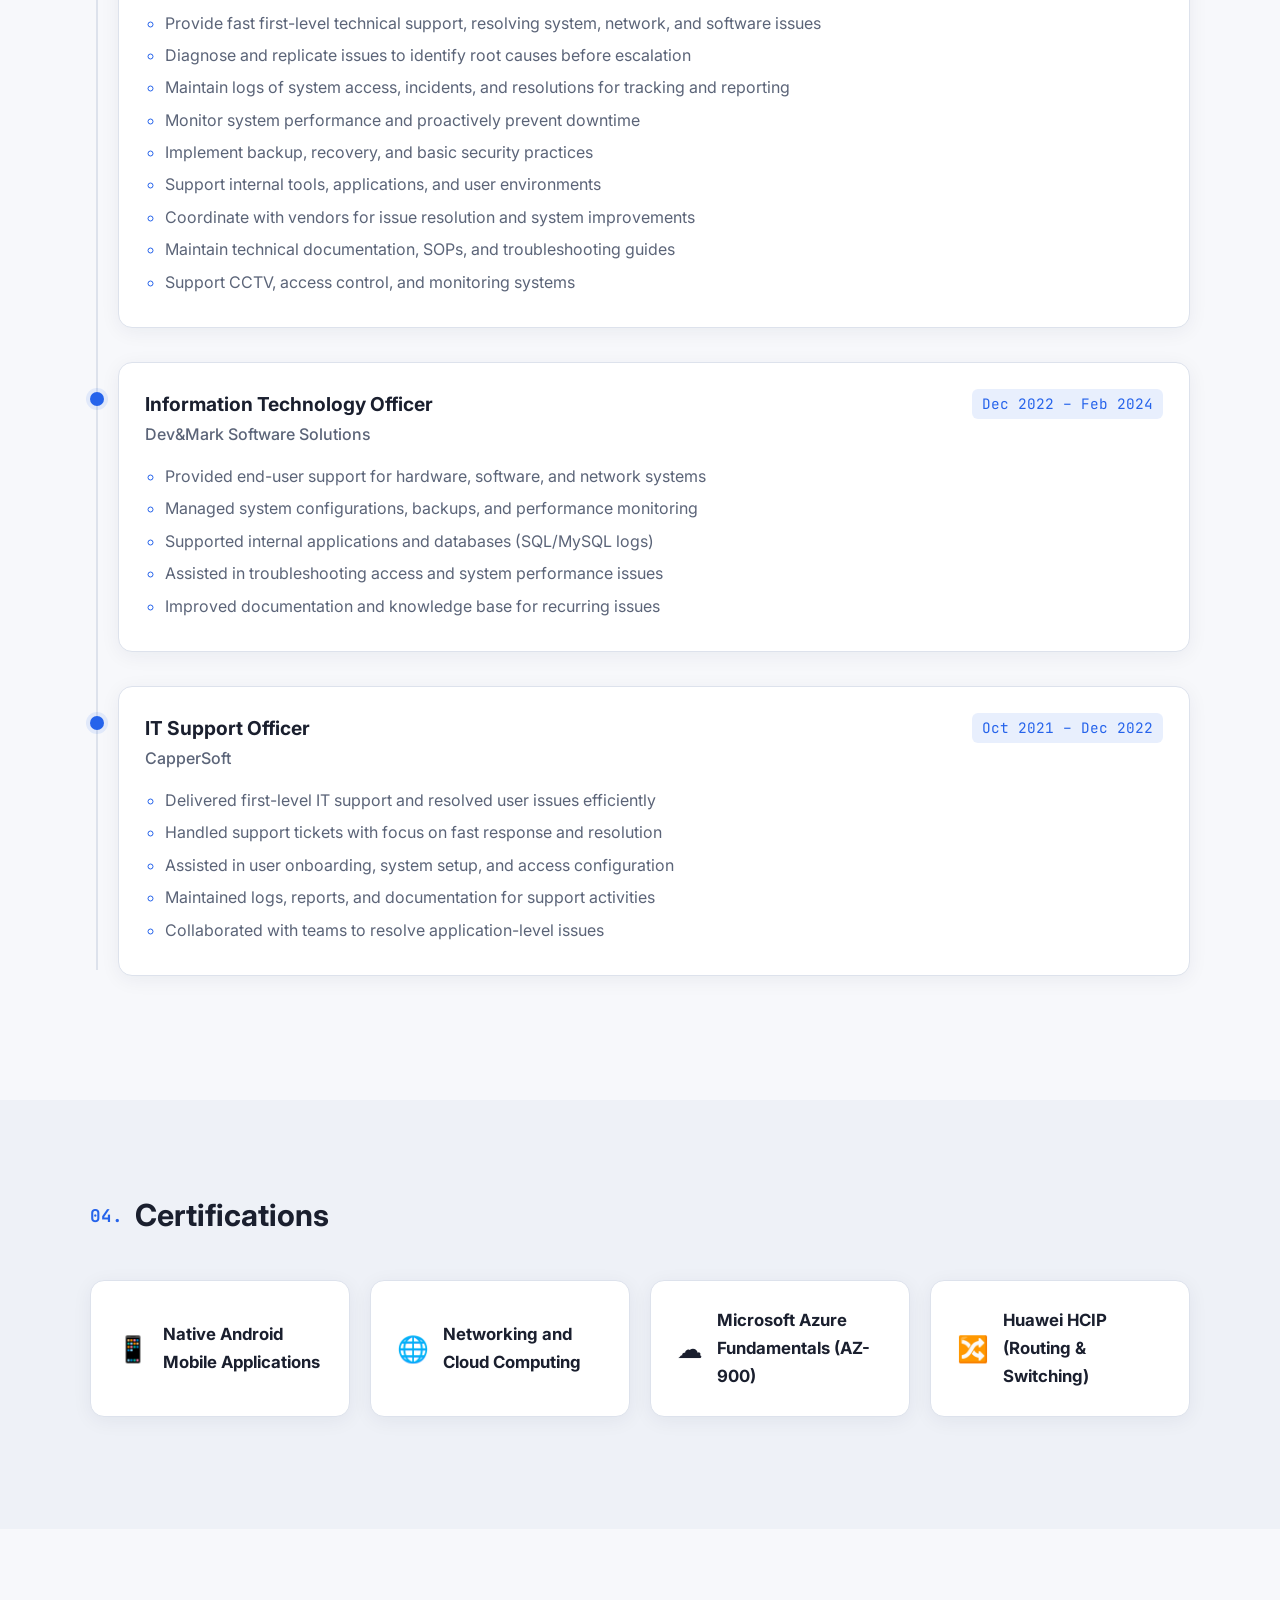
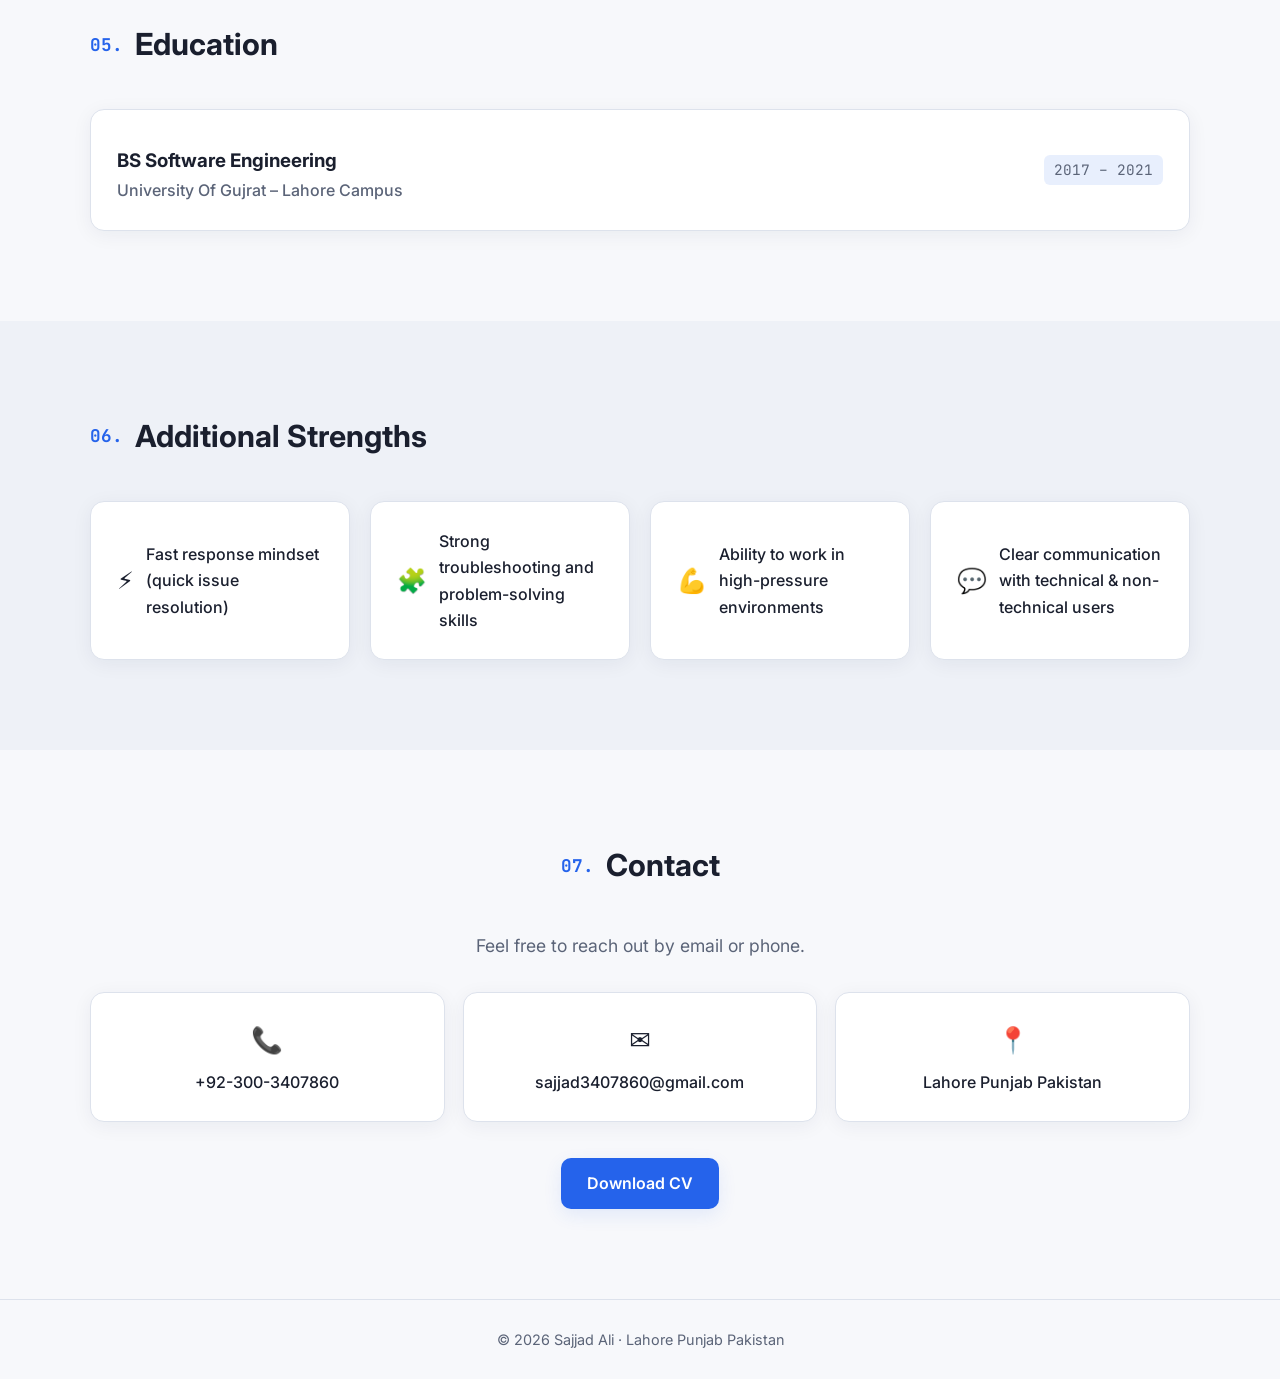
==== commit 52092364: "Add live chat widget with WhatsApp and optional Tawk.to Co-Authored-By: Claude Opus 5.5 <noreply@ant" ====
--- a/index.html
+++ b/index.html
@@ -283,5 +283,6 @@
   <button class="to-top" aria-label="Back to top">↑</button>
 
   <script src="script.js"></script>
+  <script src="chat.js"></script>
 </body>
 </html>
--- a/style.css
+++ b/style.css
@@ -174,6 +174,69 @@
   opacity: 0; pointer-events: none; transition: opacity 0.3s;
 }
 .to-top.show { opacity: 1; pointer-events: auto; }
+.to-top { right: 28px; bottom: 96px; }
+
+/* Live chat */
+.chat-launcher {
+  position: fixed; right: 20px; bottom: 20px; z-index: 30;
+  width: 60px; height: 60px; border-radius: 50%; border: none; cursor: pointer;
+  background: var(--accent); color: #fff; box-shadow: 0 8px 24px rgba(37, 99, 235, 0.35);
+  display: grid; place-items: center; transition: transform 0.2s;
+}
+.chat-launcher:hover { transform: scale(1.06); }
+.chat-launcher svg { width: 28px; height: 28px; grid-area: 1 / 1; transition: opacity 0.2s, transform 0.2s; }
+.chat-icon-close { opacity: 0; transform: rotate(-90deg); }
+.chat-launcher.open .chat-icon-open { opacity: 0; transform: rotate(90deg); }
+.chat-launcher.open .chat-icon-close { opacity: 1; transform: none; }
+.chat-dot {
+  position: absolute; top: 4px; right: 4px; width: 14px; height: 14px; border-radius: 50%;
+  background: #22c55e; border: 2px solid #fff; animation: chat-pulse 2s infinite;
+}
+.chat-launcher.open .chat-dot { display: none; }
+@keyframes chat-pulse {
+  0% { box-shadow: 0 0 0 0 rgba(34, 197, 94, 0.6); }
+  70% { box-shadow: 0 0 0 10px rgba(34, 197, 94, 0); }
+  100% { box-shadow: 0 0 0 0 rgba(34, 197, 94, 0); }
+}
+
+.chat-panel {
+  position: fixed; right: 20px; bottom: 92px; z-index: 30;
+  width: min(360px, calc(100vw - 32px));
+  background: var(--card); border: 1px solid var(--border); border-radius: 16px;
+  box-shadow: 0 20px 50px rgba(10, 20, 50, 0.25); overflow: hidden;
+  opacity: 0; transform: translateY(16px) scale(0.98); pointer-events: none;
+  transition: opacity 0.25s, transform 0.25s;
+}
+.chat-panel.open { opacity: 1; transform: none; pointer-events: auto; }
+.chat-header { display: flex; align-items: center; gap: 12px; padding: 16px 18px; background: var(--accent); color: #fff; }
+.chat-avatar {
+  width: 42px; height: 42px; border-radius: 50%; background: rgba(255, 255, 255, 0.2);
+  display: grid; place-items: center; font-weight: 700;
+}
+.chat-name { font-weight: 700; }
+.chat-status { font-size: 0.85rem; opacity: 0.9; display: flex; align-items: center; gap: 6px; }
+.chat-dot-inline { width: 8px; height: 8px; border-radius: 50%; background: #22c55e; box-shadow: 0 0 0 2px rgba(255, 255, 255, 0.6); }
+.chat-body { padding: 18px; background: var(--bg-alt); }
+.chat-bubble {
+  background: var(--card); border: 1px solid var(--border); color: var(--text);
+  padding: 12px 14px; border-radius: 14px 14px 14px 4px; font-size: 0.95rem; max-width: 90%;
+}
+.chat-form { padding: 14px; display: grid; gap: 10px; border-top: 1px solid var(--border); }
+.chat-input {
+  width: 100%; resize: none; font: inherit; font-size: 0.95rem; color: var(--text);
+  background: var(--bg); border: 1px solid var(--border); border-radius: 10px; padding: 10px 12px;
+}
+.chat-input:focus { outline: none; border-color: var(--accent); }
+.chat-actions { display: grid; gap: 8px; }
+.chat-btn {
+  display: flex; align-items: center; justify-content: center; gap: 8px;
+  border: none; border-radius: 10px; padding: 11px; font: inherit; font-weight: 600; cursor: pointer; color: #fff;
+  transition: filter 0.2s;
+}
+.chat-btn:hover { filter: brightness(1.08); }
+.chat-btn svg { width: 18px; height: 18px; }
+.chat-btn-live { background: var(--accent); }
+.chat-btn-wa { background: #25d366; color: #073b1c; }
 
 /* Reveal animation */
 .reveal { opacity: 0; transform: translateY(24px); transition: opacity 0.6s ease, transform 0.6s ease; }
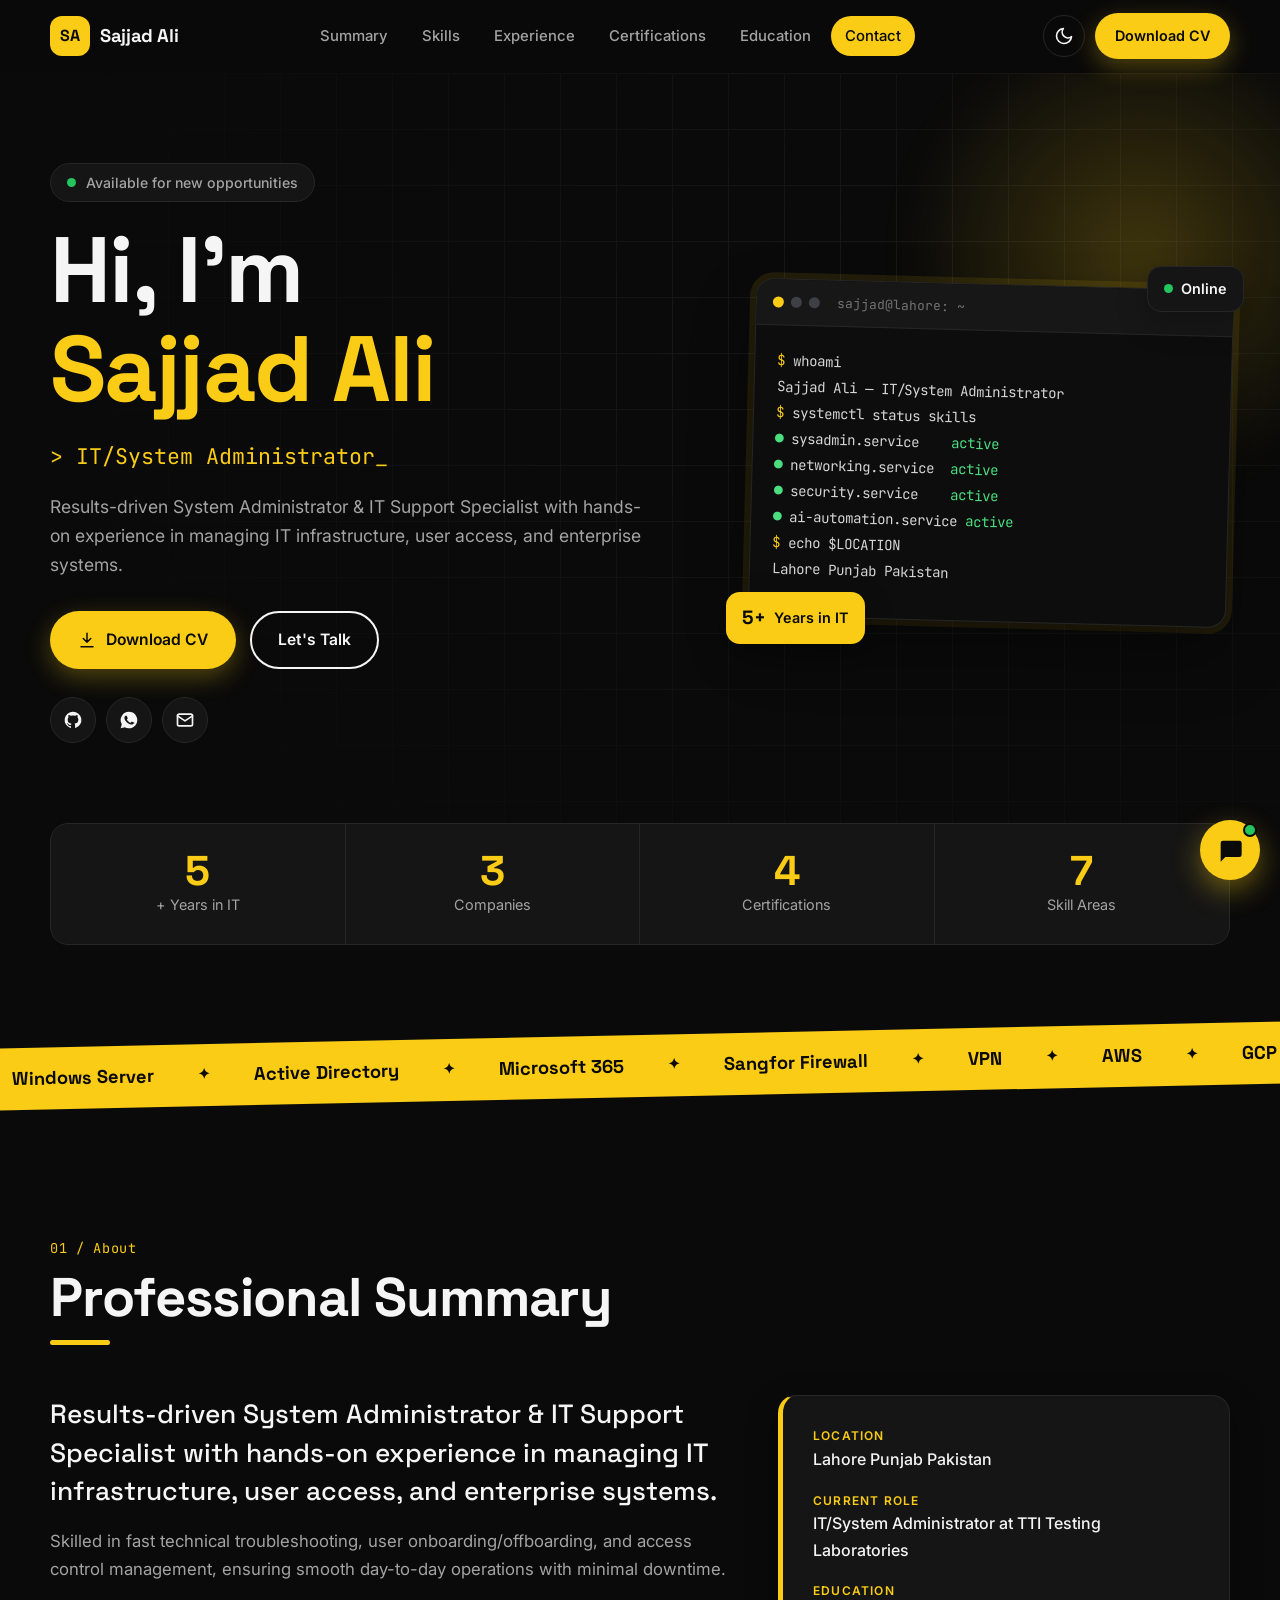
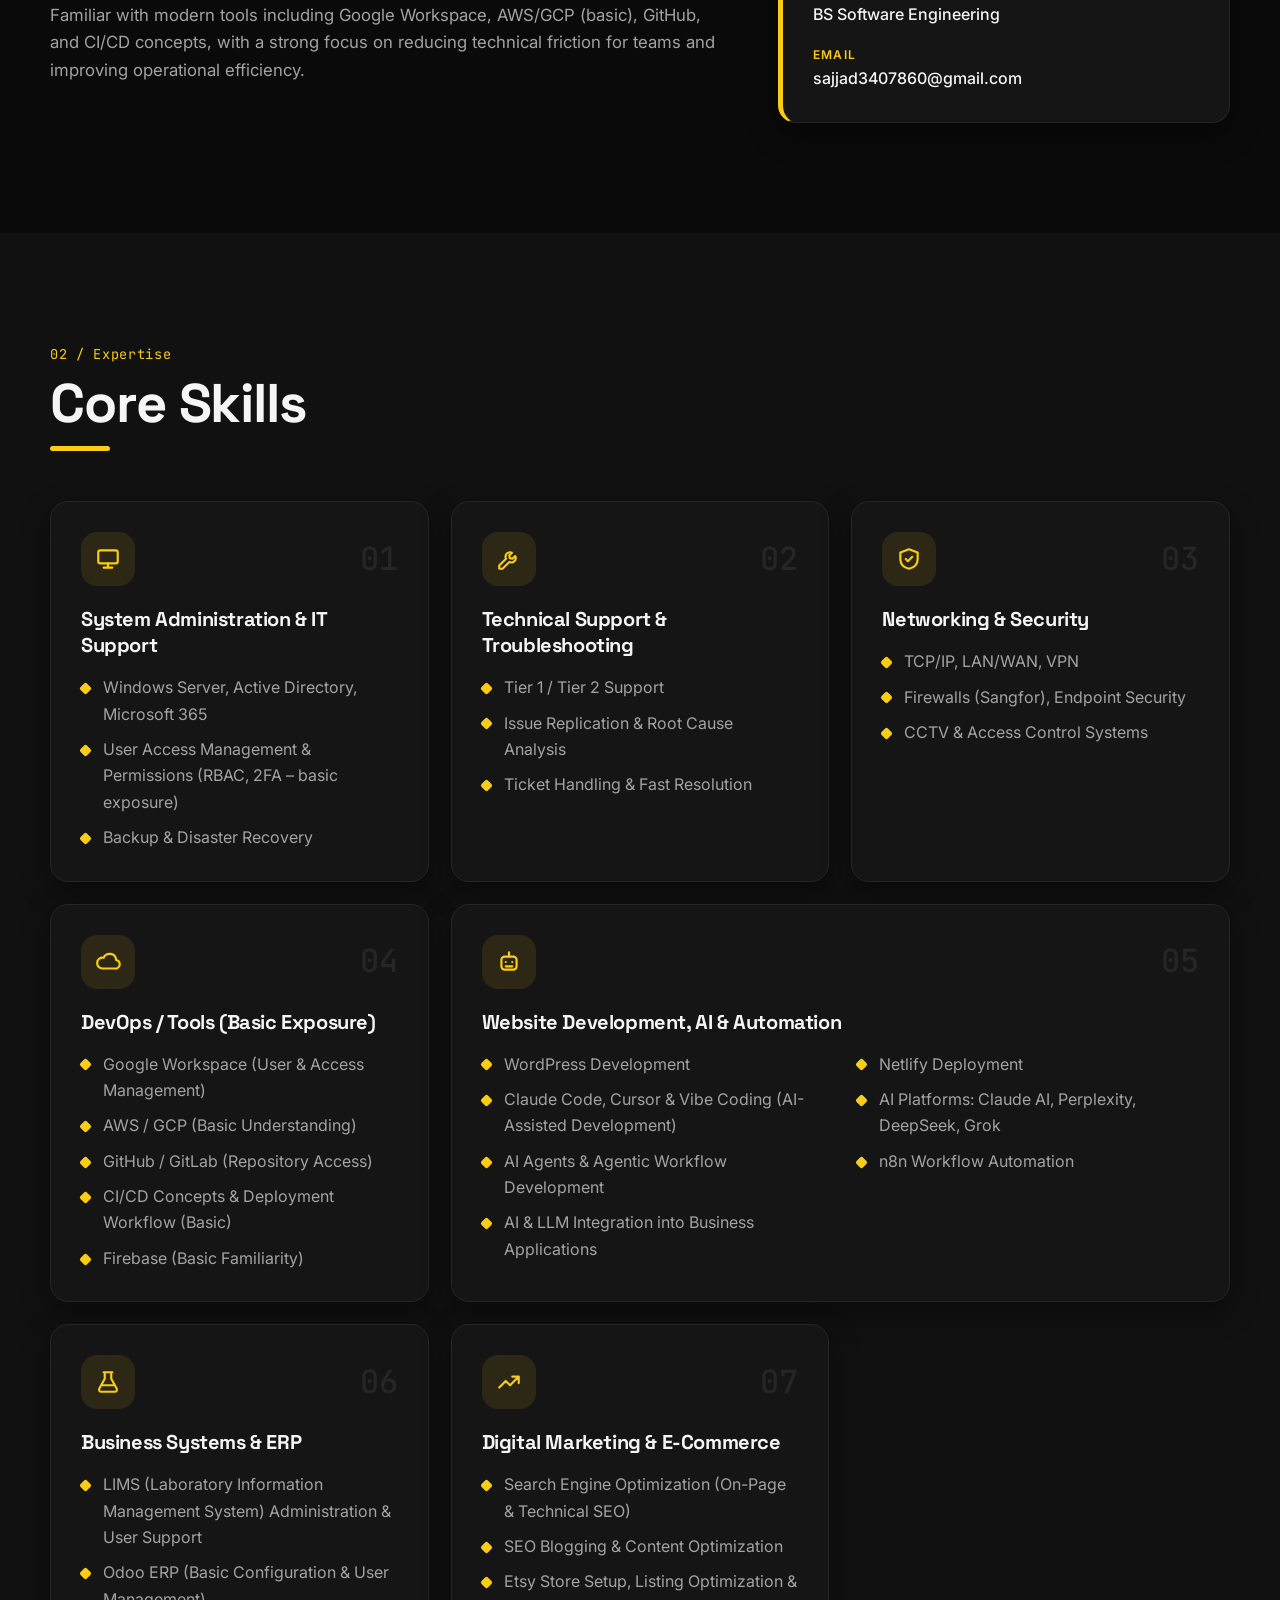
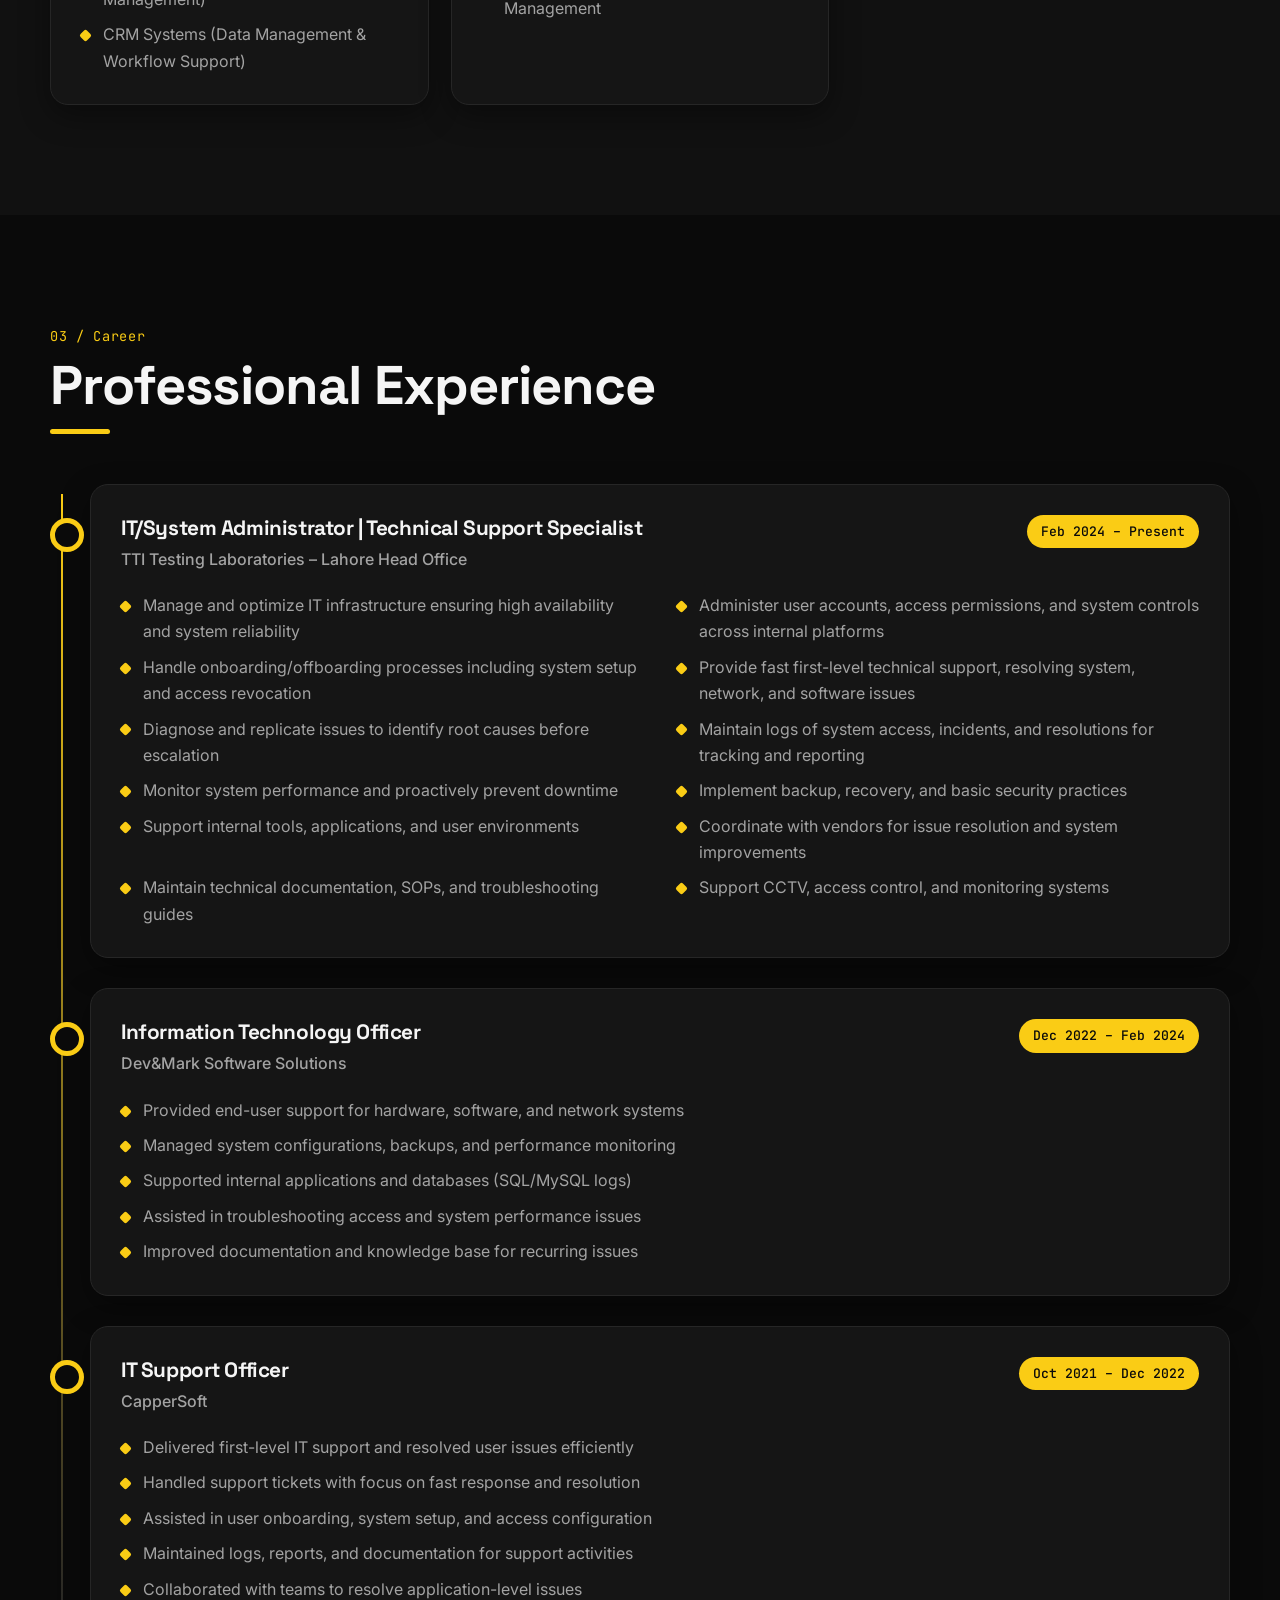
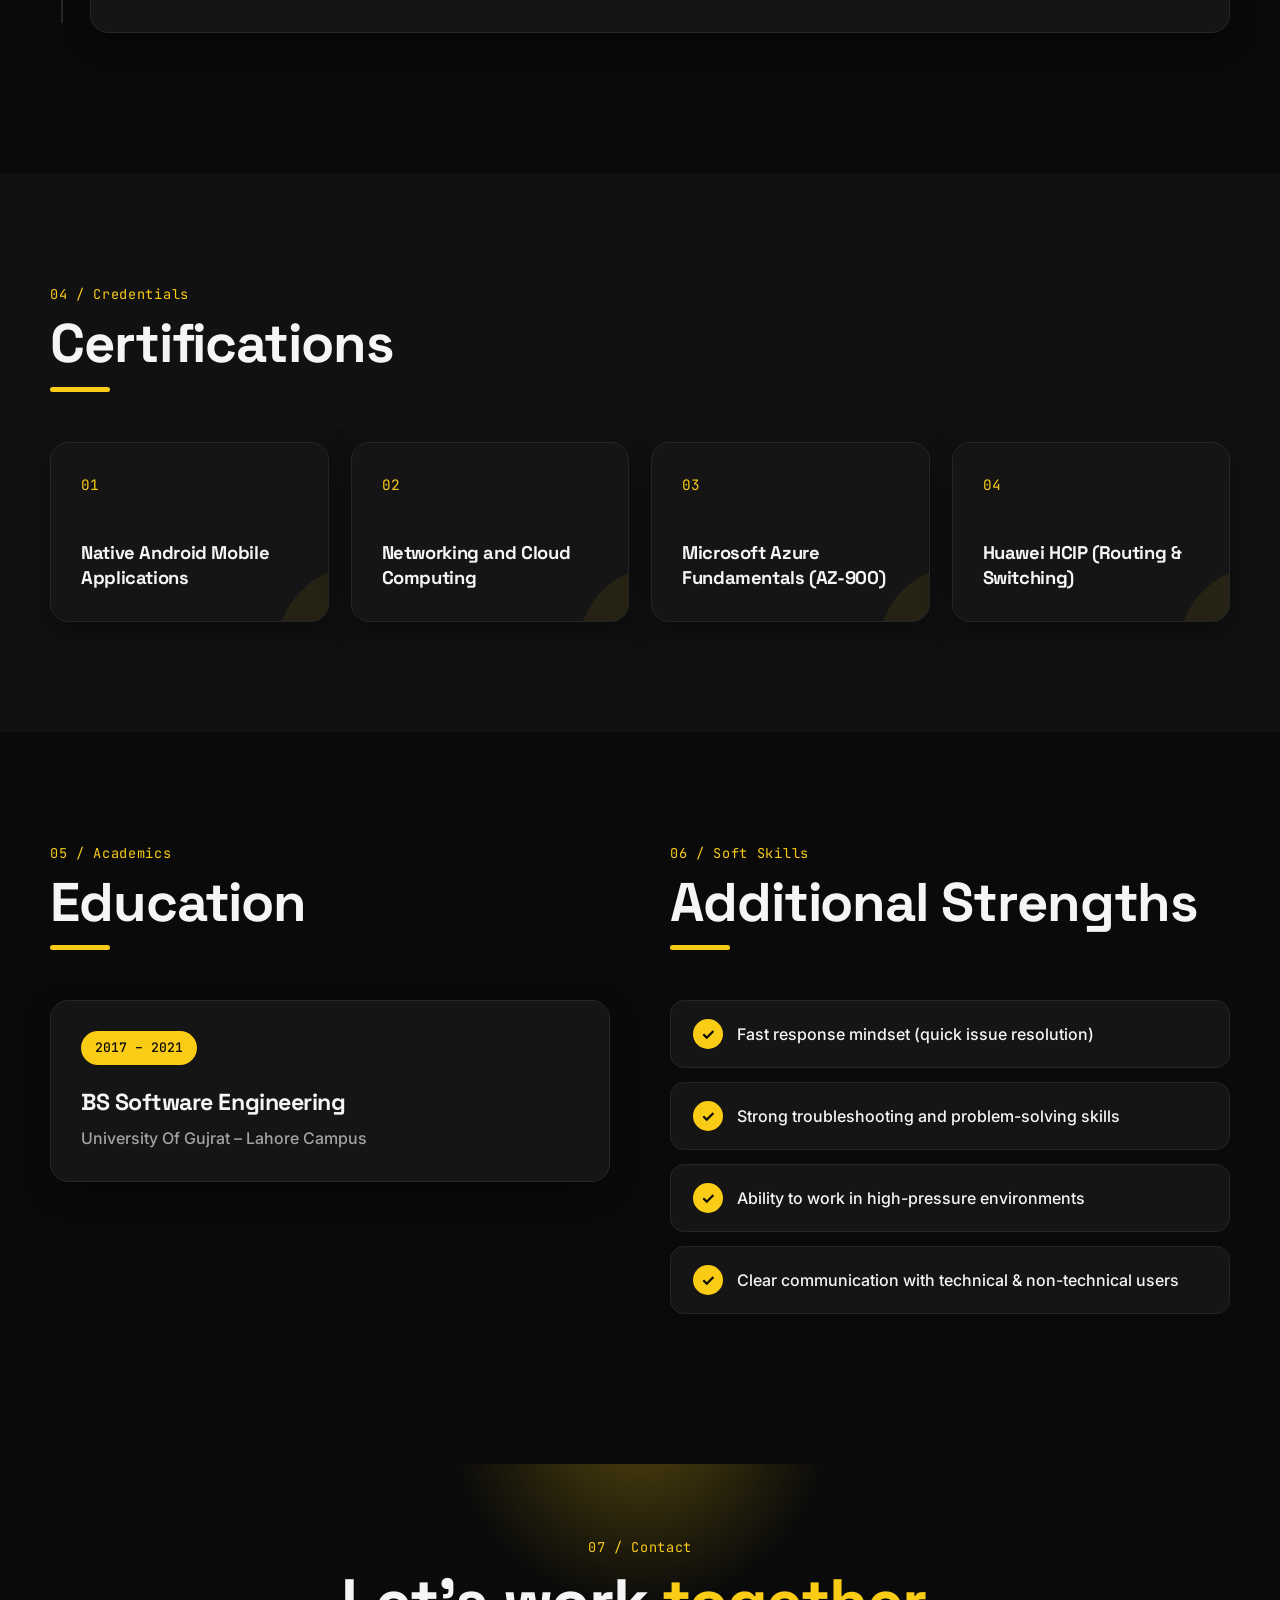
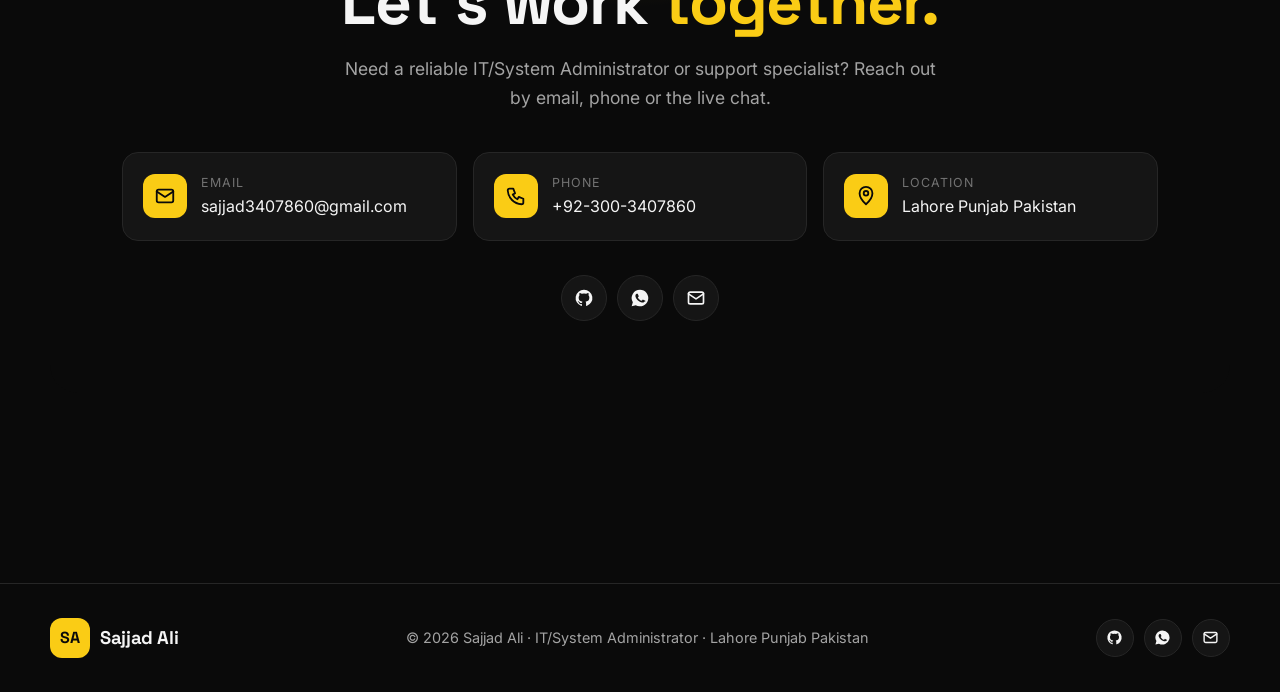
==== commit 5fb158bf: "Redesign portfolio in black, white and yellow with social links and SEO Co-Authored-By: Claude Opus " ====
--- a/index.html
+++ b/index.html
@@ -3,72 +3,146 @@
 <head>
   <meta charset="UTF-8">
   <meta name="viewport" content="width=device-width, initial-scale=1.0">
-  <title>Sajjad Ali | IT/System Administrator | Technical Support Specialist</title>
-  <meta name="description" content="Sajjad Ali, IT/System Administrator and Technical Support Specialist in Lahore, Punjab, Pakistan. IT infrastructure, user access and enterprise systems.">
+  <title>Sajjad Ali | IT/System Administrator & Technical Support Specialist in Lahore</title>
+  <meta name="description" content="Sajjad Ali, IT/System Administrator and Technical Support Specialist in Lahore, Pakistan. Windows Server, Active Directory, Microsoft 365, networking & security, ERP/LIMS, AI automation and WordPress.">
+  <meta name="keywords" content="Sajjad Ali, System Administrator Lahore, IT Support Specialist, Technical Support Pakistan, Active Directory, Microsoft 365, Odoo, LIMS, n8n, AI automation, WordPress">
+  <meta name="author" content="Sajjad Ali">
+  <meta name="robots" content="index, follow">
+  <meta name="theme-color" content="#0a0a0a">
+  <link rel="canonical" href="https://choudharysb.github.io/SajjadPortfolio/">
+
+  <meta property="og:type" content="profile">
   <meta property="og:title" content="Sajjad Ali | IT/System Administrator">
   <meta property="og:description" content="System Administrator & IT Support Specialist with hands-on experience in managing IT infrastructure, user access, and enterprise systems.">
-  <meta property="og:type" content="website">
   <meta property="og:url" content="https://choudharysb.github.io/SajjadPortfolio/">
-  <link rel="icon" href="data:image/svg+xml,<svg xmlns='http://www.w3.org/2000/svg' viewBox='0 0 64 64'><rect width='64' height='64' rx='14' fill='%232563eb'/><text x='50%' y='54%' dominant-baseline='middle' text-anchor='middle' font-family='Arial' font-weight='700' font-size='28' fill='white'>SA</text></svg>">
+  <meta property="og:site_name" content="Sajjad Ali Portfolio">
+  <meta name="twitter:card" content="summary">
+  <meta name="twitter:title" content="Sajjad Ali | IT/System Administrator">
+  <meta name="twitter:description" content="IT infrastructure, user access, networking & security, ERP/LIMS and AI automation.">
+
+  <link rel="icon" href="data:image/svg+xml,<svg xmlns='http://www.w3.org/2000/svg' viewBox='0 0 64 64'><rect width='64' height='64' rx='14' fill='%230a0a0a'/><text x='50%' y='56%' dominant-baseline='middle' text-anchor='middle' font-family='Arial' font-weight='900' font-size='28' fill='%23facc15'>SA</text></svg>">
+
+  <script type="application/ld+json">
+  {
+    "@context": "https://schema.org",
+    "@type": "Person",
+    "name": "Sajjad Ali",
+    "jobTitle": "IT/System Administrator | Technical Support Specialist",
+    "worksFor": { "@type": "Organization", "name": "TTI Testing Laboratories" },
+    "alumniOf": { "@type": "CollegeOrUniversity", "name": "University Of Gujrat" },
+    "address": { "@type": "PostalAddress", "addressLocality": "Lahore", "addressRegion": "Punjab", "addressCountry": "PK" },
+    "email": "mailto:sajjad3407860@gmail.com",
+    "url": "https://choudharysb.github.io/SajjadPortfolio/",
+    "sameAs": ["https://github.com/ChoudharySb"],
+    "knowsAbout": ["System Administration", "Active Directory", "Microsoft 365", "Networking", "Network Security", "Technical Support", "Odoo", "LIMS", "AI Automation", "n8n", "WordPress", "SEO"]
+  }
+  </script>
+
   <link rel="preconnect" href="https://fonts.googleapis.com">
   <link rel="preconnect" href="https://fonts.gstatic.com" crossorigin>
-  <link href="https://fonts.googleapis.com/css2?family=Inter:wght@400;500;600;700;800&family=JetBrains+Mono:wght@400;500&display=swap" rel="stylesheet">
+  <link href="https://fonts.googleapis.com/css2?family=Space+Grotesk:wght@500;600;700&family=Inter:wght@400;500;600&family=JetBrains+Mono:wght@400;500&display=swap" rel="stylesheet">
   <link rel="stylesheet" href="style.css">
   <script>
-    // Set the theme before the page paints so it doesn't flash
-    try {
-      var t = localStorage.getItem("theme");
-      document.documentElement.dataset.theme = t || (matchMedia("(prefers-color-scheme: dark)").matches ? "dark" : "light");
-    } catch (e) {}
+    // Dark is the default look; a saved choice wins. Runs before paint to avoid a flash.
+    try { document.documentElement.dataset.theme = localStorage.getItem("theme") || "dark"; }
+    catch (e) { document.documentElement.dataset.theme = "dark"; }
   </script>
 </head>
 <body>
   <a class="skip-link" href="#summary">Skip to content</a>
+  <div class="progress" aria-hidden="true"></div>
 
   <header class="nav">
     <div class="container nav-inner">
-      <a href="#top" class="logo">SA<span>.</span></a>
-      <button class="nav-toggle" aria-label="Open menu" aria-expanded="false">☰</button>
-      <nav class="nav-links">
+      <a href="#top" class="logo" aria-label="Sajjad Ali, home"><span class="logo-mark">SA</span><span class="logo-text">Sajjad Ali</span></a>
+      <nav class="nav-links" aria-label="Main">
         <a href="#summary">Summary</a>
         <a href="#skills">Skills</a>
         <a href="#experience">Experience</a>
         <a href="#certifications">Certifications</a>
         <a href="#education">Education</a>
         <a href="#contact">Contact</a>
-        <button class="theme-toggle" aria-label="Toggle dark mode">◐</button>
       </nav>
+      <div class="nav-tools">
+        <button class="icon-btn theme-toggle" aria-label="Switch light/dark mode">
+          <svg class="i-sun" viewBox="0 0 24 24"><circle cx="12" cy="12" r="4"/><path d="M12 2v2M12 20v2M4.9 4.9l1.4 1.4M17.7 17.7l1.4 1.4M2 12h2M20 12h2M4.9 19.1l1.4-1.4M17.7 6.3l1.4-1.4"/></svg>
+          <svg class="i-moon" viewBox="0 0 24 24"><path d="M21 12.8A9 9 0 1 1 11.2 3a7 7 0 0 0 9.8 9.8z"/></svg>
+        </button>
+        <a href="assets/Sajjad-Ali-CV.pdf" class="btn btn-primary btn-sm nav-cv" download>Download CV</a>
+        <button class="icon-btn nav-toggle" aria-label="Open menu" aria-expanded="false"><span></span><span></span><span></span></button>
+      </div>
     </div>
   </header>
 
   <main id="top">
+    <!-- HERO -->
     <section class="hero">
+      <div class="hero-grid-bg" aria-hidden="true"></div>
       <div class="container hero-inner">
-        <p class="mono eyebrow">$ whoami</p>
-        <h1>Sajjad Ali</h1>
-        <p class="role"><span class="typed" data-words="IT/System Administrator|Technical Support Specialist"></span><span class="cursor" aria-hidden="true">|</span></p>
-        <p class="lead">Results-driven System Administrator &amp; IT Support Specialist with hands-on experience in managing IT infrastructure, user access, and enterprise systems.</p>
-        <p class="location">📍 Lahore Punjab Pakistan</p>
-        <div class="hero-cta">
-          <a href="assets/Sajjad-Ali-CV.pdf" class="btn btn-primary" download>Download CV</a>
-          <a href="#contact" class="btn btn-ghost">Contact Me</a>
-        </div>
+        <div class="hero-copy">
+          <p class="pill"><span class="pulse"></span> Available for new opportunities</p>
+          <h1 class="hero-title">
+            <span class="line"><span>Hi, I'm</span></span>
+            <span class="line"><span class="hl">Sajjad Ali</span></span>
+          </h1>
+          <p class="role mono">&gt; <span class="typed" data-words="IT/System Administrator|Technical Support Specialist"></span><span class="cursor" aria-hidden="true">_</span></p>
+          <p class="lead">Results-driven System Administrator &amp; IT Support Specialist with hands-on experience in managing IT infrastructure, user access, and enterprise systems.</p>
+          <div class="hero-cta">
+            <a href="assets/Sajjad-Ali-CV.pdf" class="btn btn-primary" download>
+              <svg viewBox="0 0 24 24"><path d="M12 3v12m0 0l-5-5m5 5l5-5M4 21h16"/></svg> Download CV
+            </a>
+            <a href="#contact" class="btn btn-outline">Let's Talk</a>
+          </div>
+          <div class="socials" data-socials></div>
+        </div>
+
+        <div class="hero-visual" aria-hidden="true">
+          <div class="terminal">
+            <div class="term-bar"><i></i><i></i><i></i><span>sajjad@lahore: ~</span></div>
+            <pre class="term-body mono" data-terminal></pre>
+          </div>
+          <div class="float-badge fb-1"><b>5+</b> Years in IT</div>
+          <div class="float-badge fb-2"><span class="pulse"></span> Online</div>
+        </div>
+      </div>
+
+      <div class="container">
         <ul class="stats">
-          <li><strong>5+</strong><span>Years in IT (since 2021)</span></li>
-          <li><strong>3</strong><span>Companies</span></li>
-          <li><strong>4</strong><span>Certifications</span></li>
+          <li><strong data-count="5">0</strong><span>+ Years in IT</span></li>
+          <li><strong data-count="3">0</strong><span>Companies</span></li>
+          <li><strong data-count="4">0</strong><span>Certifications</span></li>
+          <li><strong data-count="7">0</strong><span>Skill Areas</span></li>
         </ul>
       </div>
     </section>
+
+    <!-- MARQUEE -->
+    <div class="marquee" aria-hidden="true">
+      <div class="marquee-track">
+        <span>Windows Server</span><span>Active Directory</span><span>Microsoft 365</span><span>Sangfor Firewall</span><span>VPN</span><span>AWS</span><span>GCP</span><span>Google Workspace</span><span>Odoo ERP</span><span>LIMS</span><span>n8n</span><span>Claude Code</span><span>AI Agents</span><span>WordPress</span><span>SEO</span>
+        <span>Windows Server</span><span>Active Directory</span><span>Microsoft 365</span><span>Sangfor Firewall</span><span>VPN</span><span>AWS</span><span>GCP</span><span>Google Workspace</span><span>Odoo ERP</span><span>LIMS</span><span>n8n</span><span>Claude Code</span><span>AI Agents</span><span>WordPress</span><span>SEO</span>
+      </div>
+    </div>
 
     <!-- PROFESSIONAL SUMMARY -->
     <section id="summary" class="section">
       <div class="container">
-        <h2 class="section-title"><span class="mono">01.</span> Professional Summary</h2>
-        <div class="card summary">
-          <p>Results-driven System Administrator &amp; IT Support Specialist with hands-on experience in managing IT infrastructure, user access, and enterprise systems.</p>
-          <p>Skilled in fast technical troubleshooting, user onboarding/offboarding, and access control management, ensuring smooth day-to-day operations with minimal downtime.</p>
-          <p>Familiar with modern tools including Google Workspace, AWS/GCP (basic), GitHub, and CI/CD concepts, with a strong focus on reducing technical friction for teams and improving operational efficiency.</p>
+        <header class="section-head reveal">
+          <span class="kicker mono">01 / About</span>
+          <h2>Professional Summary</h2>
+        </header>
+        <div class="summary-grid">
+          <div class="summary-text reveal">
+            <p class="big">Results-driven System Administrator &amp; IT Support Specialist with hands-on experience in managing IT infrastructure, user access, and enterprise systems.</p>
+            <p>Skilled in fast technical troubleshooting, user onboarding/offboarding, and access control management, ensuring smooth day-to-day operations with minimal downtime.</p>
+            <p>Familiar with modern tools including Google Workspace, AWS/GCP (basic), GitHub, and CI/CD concepts, with a strong focus on reducing technical friction for teams and improving operational efficiency.</p>
+          </div>
+          <dl class="info-card card reveal">
+            <div><dt>Location</dt><dd>Lahore Punjab Pakistan</dd></div>
+            <div><dt>Current Role</dt><dd>IT/System Administrator at TTI Testing Laboratories</dd></div>
+            <div><dt>Education</dt><dd>BS Software Engineering</dd></div>
+            <div><dt>Email</dt><dd><a href="mailto:sajjad3407860@gmail.com">sajjad3407860@gmail.com</a></dd></div>
+          </dl>
         </div>
       </div>
     </section>
@@ -76,10 +150,13 @@
     <!-- CORE SKILLS -->
     <section id="skills" class="section alt">
       <div class="container">
-        <h2 class="section-title"><span class="mono">02.</span> Core Skills</h2>
+        <header class="section-head reveal">
+          <span class="kicker mono">02 / Expertise</span>
+          <h2>Core Skills</h2>
+        </header>
         <div class="skills-grid">
-          <article class="card skill-card">
-            <div class="icon" aria-hidden="true">🖥️</div>
+          <article class="card skill-card reveal">
+            <div class="skill-top"><span class="skill-icon"><svg viewBox="0 0 24 24"><rect x="3" y="4" width="18" height="12" rx="2"/><path d="M8 20h8M12 16v4"/></svg></span><span class="num mono">01</span></div>
             <h3>System Administration &amp; IT Support</h3>
             <ul class="points">
               <li>Windows Server, Active Directory, Microsoft 365</li>
@@ -87,8 +164,8 @@
               <li>Backup &amp; Disaster Recovery</li>
             </ul>
           </article>
-          <article class="card skill-card">
-            <div class="icon" aria-hidden="true">🛠️</div>
+          <article class="card skill-card reveal">
+            <div class="skill-top"><span class="skill-icon"><svg viewBox="0 0 24 24"><path d="M14.7 6.3a4 4 0 0 0-5.4 5.4L3 18v3h3l6.3-6.3a4 4 0 0 0 5.4-5.4l-2.5 2.5-2.4-.6-.6-2.4z"/></svg></span><span class="num mono">02</span></div>
             <h3>Technical Support &amp; Troubleshooting</h3>
             <ul class="points">
               <li>Tier 1 / Tier 2 Support</li>
@@ -96,8 +173,8 @@
               <li>Ticket Handling &amp; Fast Resolution</li>
             </ul>
           </article>
-          <article class="card skill-card">
-            <div class="icon" aria-hidden="true">🔒</div>
+          <article class="card skill-card reveal">
+            <div class="skill-top"><span class="skill-icon"><svg viewBox="0 0 24 24"><path d="M12 3l8 3v6c0 5-3.5 8-8 9-4.5-1-8-4-8-9V6z"/><path d="M9 12l2 2 4-4"/></svg></span><span class="num mono">03</span></div>
             <h3>Networking &amp; Security</h3>
             <ul class="points">
               <li>TCP/IP, LAN/WAN, VPN</li>
@@ -105,8 +182,8 @@
               <li>CCTV &amp; Access Control Systems</li>
             </ul>
           </article>
-          <article class="card skill-card">
-            <div class="icon" aria-hidden="true">☁️</div>
+          <article class="card skill-card reveal">
+            <div class="skill-top"><span class="skill-icon"><svg viewBox="0 0 24 24"><path d="M7 18a5 5 0 1 1 1-9.9A6 6 0 0 1 19.5 10 4 4 0 0 1 18 18z"/></svg></span><span class="num mono">04</span></div>
             <h3>DevOps / Tools (Basic Exposure)</h3>
             <ul class="points">
               <li>Google Workspace (User &amp; Access Management)</li>
@@ -116,10 +193,10 @@
               <li>Firebase (Basic Familiarity)</li>
             </ul>
           </article>
-          <article class="card skill-card">
-            <div class="icon" aria-hidden="true">🌐</div>
+          <article class="card skill-card skill-wide reveal">
+            <div class="skill-top"><span class="skill-icon"><svg viewBox="0 0 24 24"><rect x="5" y="7" width="14" height="12" rx="3"/><path d="M12 3v4M9 12h.01M15 12h.01M9 16h6"/></svg></span><span class="num mono">05</span></div>
             <h3>Website Development, AI &amp; Automation</h3>
-            <ul class="points">
+            <ul class="points cols-2">
               <li>WordPress Development</li>
               <li>Netlify Deployment</li>
               <li>Claude Code, Cursor &amp; Vibe Coding (AI-Assisted Development)</li>
@@ -129,8 +206,8 @@
               <li>AI &amp; LLM Integration into Business Applications</li>
             </ul>
           </article>
-          <article class="card skill-card">
-            <div class="icon" aria-hidden="true">🧪</div>
+          <article class="card skill-card reveal">
+            <div class="skill-top"><span class="skill-icon"><svg viewBox="0 0 24 24"><path d="M9 3v6L4 18a2 2 0 0 0 1.8 3h12.4a2 2 0 0 0 1.8-3L15 9V3M8 3h8M7 15h10"/></svg></span><span class="num mono">06</span></div>
             <h3>Business Systems &amp; ERP</h3>
             <ul class="points">
               <li>LIMS (Laboratory Information Management System) Administration &amp; User Support</li>
@@ -138,8 +215,8 @@
               <li>CRM Systems (Data Management &amp; Workflow Support)</li>
             </ul>
           </article>
-          <article class="card skill-card">
-            <div class="icon" aria-hidden="true">📈</div>
+          <article class="card skill-card reveal">
+            <div class="skill-top"><span class="skill-icon"><svg viewBox="0 0 24 24"><path d="M3 17l6-6 4 4 8-8M15 7h6v6"/></svg></span><span class="num mono">07</span></div>
             <h3>Digital Marketing &amp; E-Commerce</h3>
             <ul class="points">
               <li>Search Engine Optimization (On-Page &amp; Technical SEO)</li>
@@ -154,10 +231,13 @@
     <!-- PROFESSIONAL EXPERIENCE -->
     <section id="experience" class="section">
       <div class="container">
-        <h2 class="section-title"><span class="mono">03.</span> Professional Experience</h2>
+        <header class="section-head reveal">
+          <span class="kicker mono">03 / Career</span>
+          <h2>Professional Experience</h2>
+        </header>
         <ol class="timeline">
-          <li class="timeline-item">
-            <div class="card">
+          <li class="timeline-item reveal">
+            <div class="card job">
               <div class="job-head">
                 <div>
                   <h3>IT/System Administrator | Technical Support Specialist</h3>
@@ -165,7 +245,7 @@
                 </div>
                 <span class="date mono">Feb 2024 – Present</span>
               </div>
-              <ul class="points">
+              <ul class="points cols-2">
                 <li>Manage and optimize IT infrastructure ensuring high availability and system reliability</li>
                 <li>Administer user accounts, access permissions, and system controls across internal platforms</li>
                 <li>Handle onboarding/offboarding processes including system setup and access revocation</li>
@@ -181,8 +261,8 @@
               </ul>
             </div>
           </li>
-          <li class="timeline-item">
-            <div class="card">
+          <li class="timeline-item reveal">
+            <div class="card job">
               <div class="job-head">
                 <div>
                   <h3>Information Technology Officer</h3>
@@ -199,8 +279,8 @@
               </ul>
             </div>
           </li>
-          <li class="timeline-item">
-            <div class="card">
+          <li class="timeline-item reveal">
+            <div class="card job">
               <div class="job-head">
                 <div>
                   <h3>IT Support Officer</h3>
@@ -224,63 +304,86 @@
     <!-- CERTIFICATIONS -->
     <section id="certifications" class="section alt">
       <div class="container">
-        <h2 class="section-title"><span class="mono">04.</span> Certifications</h2>
+        <header class="section-head reveal">
+          <span class="kicker mono">04 / Credentials</span>
+          <h2>Certifications</h2>
+        </header>
         <div class="cert-grid">
-          <div class="card cert"><span class="cert-icon" aria-hidden="true">📱</span><h3>Native Android Mobile Applications</h3></div>
-          <div class="card cert"><span class="cert-icon" aria-hidden="true">🌐</span><h3>Networking and Cloud Computing</h3></div>
-          <div class="card cert"><span class="cert-icon" aria-hidden="true">☁️</span><h3>Microsoft Azure Fundamentals (AZ-900)</h3></div>
-          <div class="card cert"><span class="cert-icon" aria-hidden="true">🔀</span><h3>Huawei HCIP (Routing &amp; Switching)</h3></div>
-        </div>
-      </div>
-    </section>
-
-    <!-- EDUCATION -->
+          <div class="card cert reveal"><span class="cert-num mono">01</span><h3>Native Android Mobile Applications</h3></div>
+          <div class="card cert reveal"><span class="cert-num mono">02</span><h3>Networking and Cloud Computing</h3></div>
+          <div class="card cert reveal"><span class="cert-num mono">03</span><h3>Microsoft Azure Fundamentals (AZ-900)</h3></div>
+          <div class="card cert reveal"><span class="cert-num mono">04</span><h3>Huawei HCIP (Routing &amp; Switching)</h3></div>
+        </div>
+      </div>
+    </section>
+
+    <!-- EDUCATION + ADDITIONAL STRENGTHS -->
     <section id="education" class="section">
       <div class="container">
-        <h2 class="section-title"><span class="mono">05.</span> Education</h2>
-        <div class="card edu">
+        <div class="two-col">
           <div>
-            <h3>BS Software Engineering</h3>
-            <p class="company">University Of Gujrat – Lahore Campus</p>
-          </div>
-          <span class="date mono">2017 – 2021</span>
-        </div>
-      </div>
-    </section>
-
-    <!-- ADDITIONAL STRENGTHS -->
-    <section id="strengths" class="section alt">
-      <div class="container">
-        <h2 class="section-title"><span class="mono">06.</span> Additional Strengths</h2>
-        <div class="strength-grid">
-          <div class="card strength"><span aria-hidden="true">⚡</span>Fast response mindset (quick issue resolution)</div>
-          <div class="card strength"><span aria-hidden="true">🧩</span>Strong troubleshooting and problem-solving skills</div>
-          <div class="card strength"><span aria-hidden="true">💪</span>Ability to work in high-pressure environments</div>
-          <div class="card strength"><span aria-hidden="true">💬</span>Clear communication with technical &amp; non-technical users</div>
+            <header class="section-head reveal">
+              <span class="kicker mono">05 / Academics</span>
+              <h2>Education</h2>
+            </header>
+            <div class="card edu reveal">
+              <span class="date mono">2017 – 2021</span>
+              <h3>BS Software Engineering</h3>
+              <p class="company">University Of Gujrat – Lahore Campus</p>
+            </div>
+          </div>
+          <div id="strengths">
+            <header class="section-head reveal">
+              <span class="kicker mono">06 / Soft Skills</span>
+              <h2>Additional Strengths</h2>
+            </header>
+            <ul class="strengths reveal">
+              <li>Fast response mindset (quick issue resolution)</li>
+              <li>Strong troubleshooting and problem-solving skills</li>
+              <li>Ability to work in high-pressure environments</li>
+              <li>Clear communication with technical &amp; non-technical users</li>
+            </ul>
+          </div>
         </div>
       </div>
     </section>
 
     <!-- CONTACT -->
-    <section id="contact" class="section">
-      <div class="container contact">
-        <h2 class="section-title center"><span class="mono">07.</span> Contact</h2>
-        <p class="lead">Feel free to reach out by email or phone.</p>
-        <div class="contact-links">
-          <a class="card contact-card" href="tel:+923003407860"><span aria-hidden="true">📞</span>+92-300-3407860</a>
-          <a class="card contact-card" href="mailto:sajjad3407860@gmail.com"><span aria-hidden="true">✉️</span>sajjad3407860@gmail.com</a>
-          <div class="card contact-card"><span aria-hidden="true">📍</span>Lahore Punjab Pakistan</div>
-        </div>
-        <a href="assets/Sajjad-Ali-CV.pdf" class="btn btn-primary" download>Download CV</a>
+    <section id="contact" class="section contact-section">
+      <div class="container">
+        <div class="contact-box reveal">
+          <span class="kicker mono">07 / Contact</span>
+          <h2>Let's work <span class="hl">together.</span></h2>
+          <p class="lead">Need a reliable IT/System Administrator or support specialist? Reach out by email, phone or the live chat.</p>
+          <div class="contact-links">
+            <a class="contact-card" href="mailto:sajjad3407860@gmail.com">
+              <svg viewBox="0 0 24 24"><rect x="3" y="5" width="18" height="14" rx="2"/><path d="M3 7l9 6 9-6"/></svg>
+              <span><small>Email</small>sajjad3407860@gmail.com</span>
+            </a>
+            <a class="contact-card" href="tel:+923003407860">
+              <svg viewBox="0 0 24 24"><path d="M5 4h4l2 5-2.5 1.5a11 11 0 0 0 5 5L15 13l5 2v4a2 2 0 0 1-2 2A16 16 0 0 1 3 6a2 2 0 0 1 2-2"/></svg>
+              <span><small>Phone</small>+92-300-3407860</span>
+            </a>
+            <div class="contact-card">
+              <svg viewBox="0 0 24 24"><path d="M12 21s-7-6.2-7-12a7 7 0 0 1 14 0c0 5.8-7 12-7 12z"/><circle cx="12" cy="9" r="2.5"/></svg>
+              <span><small>Location</small>Lahore Punjab Pakistan</span>
+            </div>
+          </div>
+          <div class="socials center" data-socials></div>
+        </div>
       </div>
     </section>
   </main>
 
   <footer class="footer">
-    <div class="container">© <span id="year"></span> Sajjad Ali · Lahore Punjab Pakistan</div>
+    <div class="container footer-inner">
+      <a href="#top" class="logo"><span class="logo-mark">SA</span><span class="logo-text">Sajjad Ali</span></a>
+      <p>© <span id="year"></span> Sajjad Ali · IT/System Administrator · Lahore Punjab Pakistan</p>
+      <div class="socials small" data-socials></div>
+    </div>
   </footer>
 
-  <button class="to-top" aria-label="Back to top">↑</button>
+  <button class="to-top" aria-label="Back to top"><svg viewBox="0 0 24 24"><path d="M12 19V5M5 12l7-7 7 7"/></svg></button>
 
   <script src="script.js"></script>
   <script src="chat.js"></script>
--- a/style.css
+++ b/style.css
@@ -1,265 +1,427 @@
+/* ===== Tokens: black, white & yellow ===== */
 :root {
-  --bg: #f7f8fb;
-  --bg-alt: #eef1f7;
+  --yellow: #facc15;
+  --yellow-deep: #eab308;
+  --ink: #0a0a0a;
+
+  --bg: #ffffff;
+  --bg-alt: #f6f5f0;
   --card: #ffffff;
-  --text: #1a1f2e;
-  --muted: #5b6478;
-  --accent: #2563eb;
-  --accent-soft: rgba(37, 99, 235, 0.1);
-  --border: #dde2ec;
-  --shadow: 0 4px 20px rgba(20, 30, 60, 0.06);
-  --radius: 14px;
-}
-
+  --text: #0a0a0a;
+  --muted: #525252;
+  --border: #e7e5df;
+  --accent-text: #a16207;          /* readable yellow-brown on white */
+  --accent-soft: rgba(250, 204, 21, 0.18);
+  --shadow: 0 10px 30px rgba(10, 10, 10, 0.06);
+  --radius: 18px;
+  --nav-bg: rgba(255, 255, 255, 0.8);
+}
 :root[data-theme="dark"] {
-  --bg: #0b1020;
-  --bg-alt: #10172b;
-  --card: #151d33;
-  --text: #e6e9f2;
-  --muted: #98a2b8;
-  --accent: #5b9dff;
-  --accent-soft: rgba(91, 157, 255, 0.12);
-  --border: #24304d;
-  --shadow: 0 4px 20px rgba(0, 0, 0, 0.3);
+  --bg: #0a0a0a;
+  --bg-alt: #111111;
+  --card: #151515;
+  --text: #f5f5f5;
+  --muted: #a3a3a3;
+  --border: #262626;
+  --accent-text: #facc15;
+  --accent-soft: rgba(250, 204, 21, 0.1);
+  --shadow: 0 10px 30px rgba(0, 0, 0, 0.4);
+  --nav-bg: rgba(10, 10, 10, 0.75);
 }
 
 * { box-sizing: border-box; margin: 0; padding: 0; }
-html { scroll-behavior: smooth; scroll-padding-top: 70px; }
+html { scroll-behavior: smooth; scroll-padding-top: 80px; }
 body {
   font-family: "Inter", system-ui, sans-serif;
-  background: var(--bg);
-  color: var(--text);
-  line-height: 1.65;
-  transition: background 0.3s, color 0.3s;
-}
-a { color: var(--accent); text-decoration: none; }
+  background: var(--bg); color: var(--text);
+  line-height: 1.65; overflow-x: hidden;
+  transition: background 0.35s, color 0.35s;
+}
+h1, h2, h3, .logo-text { font-family: "Space Grotesk", "Inter", sans-serif; letter-spacing: -0.02em; }
+a { color: inherit; text-decoration: none; }
+svg { fill: none; stroke: currentColor; stroke-width: 2; stroke-linecap: round; stroke-linejoin: round; }
 .mono { font-family: "JetBrains Mono", monospace; }
-.container { width: min(1100px, 100% - 32px); margin-inline: auto; }
-
-/* Nav */
+.container { width: min(1180px, 100% - 32px); margin-inline: auto; }
+.hl { color: var(--yellow); }
+:root:not([data-theme="dark"]) .hl {
+  color: var(--ink);
+  background: linear-gradient(transparent 60%, var(--yellow) 60%);
+}
+::selection { background: var(--yellow); color: var(--ink); }
+
+.skip-link { position: absolute; left: -999px; top: 8px; background: var(--yellow); color: var(--ink); padding: 8px 14px; border-radius: 8px; z-index: 100; font-weight: 600; }
+.skip-link:focus { left: 16px; }
+a:focus-visible, button:focus-visible, textarea:focus-visible { outline: 2px solid var(--yellow); outline-offset: 3px; }
+
+.progress { position: fixed; top: 0; left: 0; height: 3px; width: 0; background: var(--yellow); z-index: 60; }
+
+/* ===== Buttons ===== */
+.btn {
+  display: inline-flex; align-items: center; gap: 10px;
+  padding: 14px 26px; border-radius: 999px; font-weight: 600; font-size: 0.98rem;
+  border: 2px solid transparent; cursor: pointer;
+  transition: transform 0.2s, background 0.2s, color 0.2s, border-color 0.2s, box-shadow 0.2s;
+}
+.btn svg { width: 18px; height: 18px; }
+.btn:hover { transform: translateY(-2px); }
+.btn-primary { background: var(--yellow); color: var(--ink); box-shadow: 0 8px 24px rgba(250, 204, 21, 0.3); }
+.btn-primary:hover { background: var(--yellow-deep); }
+.btn-outline { border-color: var(--text); color: var(--text); }
+.btn-outline:hover { background: var(--text); color: var(--bg); }
+.btn-sm { padding: 9px 18px; font-size: 0.9rem; }
+.icon-btn {
+  width: 42px; height: 42px; border-radius: 50%; border: 1px solid var(--border);
+  background: transparent; color: var(--text); cursor: pointer;
+  display: grid; place-items: center; transition: border-color 0.2s, color 0.2s;
+}
+.icon-btn:hover { border-color: var(--yellow); color: var(--accent-text); }
+.icon-btn svg { width: 20px; height: 20px; }
+
+/* ===== Nav ===== */
 .nav {
-  position: sticky; top: 0; z-index: 10;
-  background: color-mix(in srgb, var(--bg) 85%, transparent);
-  backdrop-filter: blur(10px);
-  border-bottom: 1px solid var(--border);
-}
-.nav-inner { display: flex; align-items: center; justify-content: space-between; height: 64px; }
-.logo { font-weight: 800; font-size: 1.4rem; color: var(--text); }
-.logo span { color: var(--accent); }
-.nav-links { display: flex; align-items: center; gap: 28px; }
-.nav-links a { color: var(--muted); font-weight: 500; font-size: 0.95rem; transition: color 0.2s; }
-.nav-links a:hover { color: var(--accent); }
-.theme-toggle, .nav-toggle {
-  background: none; border: 1px solid var(--border); color: var(--text);
-  border-radius: 8px; width: 36px; height: 36px; cursor: pointer; font-size: 1rem;
-}
-.nav-toggle { display: none; }
-
-/* Hero */
-.hero { padding: 110px 0 90px; }
-.eyebrow { color: var(--accent); margin-bottom: 12px; }
-.hero h1 { font-size: clamp(2.6rem, 7vw, 4.6rem); line-height: 1.05; font-weight: 800; letter-spacing: -0.02em; }
-.role { font-size: clamp(1.2rem, 3vw, 1.8rem); color: var(--muted); font-weight: 600; margin: 10px 0 20px; min-height: 1.6em; }
-.cursor { color: var(--accent); animation: blink 1s steps(1) infinite; }
+  position: sticky; top: 0; z-index: 50;
+  background: var(--nav-bg); backdrop-filter: blur(14px); -webkit-backdrop-filter: blur(14px);
+  border-bottom: 1px solid transparent; transition: border-color 0.3s;
+}
+.nav.scrolled { border-bottom-color: var(--border); }
+.nav-inner { display: flex; align-items: center; justify-content: space-between; height: 72px; gap: 20px; }
+.logo { display: flex; align-items: center; gap: 10px; font-weight: 700; }
+.logo-mark {
+  width: 40px; height: 40px; border-radius: 12px; display: grid; place-items: center;
+  background: var(--yellow); color: var(--ink); font-family: "Space Grotesk", sans-serif; font-weight: 700;
+  transition: transform 0.4s;
+}
+.logo:hover .logo-mark { transform: rotate(-8deg) scale(1.05); }
+.logo-text { font-size: 1.15rem; }
+.nav-links { display: flex; gap: 6px; }
+.nav-links a {
+  padding: 8px 14px; border-radius: 999px; font-size: 0.93rem; font-weight: 500; color: var(--muted);
+  transition: color 0.2s, background 0.2s;
+}
+.nav-links a:hover { color: var(--text); }
+.nav-links a.active { color: var(--ink); background: var(--yellow); }
+.nav-tools { display: flex; align-items: center; gap: 10px; }
+.theme-toggle .i-moon { display: none; }
+:root[data-theme="dark"] .theme-toggle .i-sun { display: none; }
+:root[data-theme="dark"] .theme-toggle .i-moon { display: block; }
+.nav-toggle { display: none; flex-direction: column; gap: 4px; }
+.nav-toggle span { display: block; width: 18px; height: 2px; background: currentColor; border-radius: 2px; transition: transform 0.3s, opacity 0.3s; }
+.nav-toggle[aria-expanded="true"] span:nth-child(1) { transform: translateY(6px) rotate(45deg); }
+.nav-toggle[aria-expanded="true"] span:nth-child(2) { opacity: 0; }
+.nav-toggle[aria-expanded="true"] span:nth-child(3) { transform: translateY(-6px) rotate(-45deg); }
+
+/* ===== Hero ===== */
+.hero { position: relative; padding: 90px 0 60px; overflow: hidden; }
+.hero-grid-bg {
+  position: absolute; inset: 0; z-index: -1; opacity: 0.5;
+  background-image:
+    linear-gradient(var(--border) 1px, transparent 1px),
+    linear-gradient(90deg, var(--border) 1px, transparent 1px);
+  background-size: 56px 56px;
+  mask-image: radial-gradient(ellipse at 70% 30%, #000 10%, transparent 70%);
+  -webkit-mask-image: radial-gradient(ellipse at 70% 30%, #000 10%, transparent 70%);
+}
+.hero::after {
+  content: ""; position: absolute; z-index: -1; width: 520px; height: 520px; right: -120px; top: -80px;
+  background: radial-gradient(circle, rgba(250, 204, 21, 0.22), transparent 65%);
+  filter: blur(20px); animation: float 9s ease-in-out infinite;
+}
+.hero-inner { display: grid; grid-template-columns: 1.15fr 0.85fr; gap: 56px; align-items: center; }
+.pill {
+  display: inline-flex; align-items: center; gap: 10px;
+  padding: 7px 16px; border-radius: 999px; border: 1px solid var(--border);
+  background: var(--card); font-size: 0.88rem; font-weight: 500; color: var(--muted);
+}
+.pulse {
+  width: 9px; height: 9px; border-radius: 50%; background: #22c55e; display: inline-block;
+  animation: pulse 2s infinite;
+}
+@keyframes pulse {
+  0% { box-shadow: 0 0 0 0 rgba(34, 197, 94, 0.6); }
+  70% { box-shadow: 0 0 0 9px rgba(34, 197, 94, 0); }
+  100% { box-shadow: 0 0 0 0 rgba(34, 197, 94, 0); }
+}
+.hero-title { font-size: clamp(3rem, 8vw, 5.8rem); line-height: 1; margin: 22px 0 18px; font-weight: 700; }
+.hero-title .line { display: block; overflow: hidden; padding-bottom: 0.06em; }
+.hero-title .line > span { display: inline-block; transform: translateY(105%); animation: rise 0.9s cubic-bezier(.2, .8, .2, 1) forwards; }
+.hero-title .line:nth-child(2) > span { animation-delay: 0.15s; }
+@keyframes rise { to { transform: none; } }
+.role { font-size: clamp(1.05rem, 2.4vw, 1.35rem); color: var(--accent-text); min-height: 1.7em; margin-bottom: 16px; }
+.cursor { animation: blink 1s steps(1) infinite; }
 @keyframes blink { 50% { opacity: 0; } }
-.lead { max-width: 620px; color: var(--muted); font-size: 1.1rem; }
-.hero-cta { display: flex; gap: 14px; margin: 32px 0 48px; flex-wrap: wrap; }
-.btn {
-  display: inline-block; padding: 12px 26px; border-radius: 10px;
-  font-weight: 600; transition: transform 0.2s, box-shadow 0.2s, background 0.2s;
-}
-.btn:hover { transform: translateY(-2px); }
-.btn-primary { background: var(--accent); color: #fff; box-shadow: 0 6px 18px var(--accent-soft); }
-.btn-ghost { border: 1px solid var(--border); color: var(--text); }
-.btn-ghost:hover { border-color: var(--accent); color: var(--accent); }
-.stats { list-style: none; display: flex; gap: 48px; flex-wrap: wrap; }
-.stats strong { display: block; font-size: 2rem; color: var(--accent); }
+.lead { color: var(--muted); font-size: 1.1rem; max-width: 600px; }
+.hero-cta { display: flex; gap: 14px; flex-wrap: wrap; margin: 32px 0 28px; }
+
+.socials { display: flex; gap: 10px; flex-wrap: wrap; }
+.socials.center { justify-content: center; }
+.socials a {
+  width: 46px; height: 46px; border-radius: 50%; display: grid; place-items: center;
+  border: 1px solid var(--border); color: var(--text); background: var(--card);
+  transition: transform 0.2s, background 0.2s, color 0.2s, border-color 0.2s;
+}
+.socials a:hover { background: var(--yellow); border-color: var(--yellow); color: var(--ink); transform: translateY(-3px) rotate(-6deg); }
+.socials svg { width: 20px; height: 20px; }
+.socials svg.fill { fill: currentColor; stroke: none; }
+.socials.small a { width: 38px; height: 38px; }
+.socials.small svg { width: 17px; height: 17px; }
+
+.hero-visual { position: relative; animation: fadeUp 1s 0.3s both; }
+.terminal {
+  background: #0d0d0d; border: 1px solid #262626; border-radius: var(--radius);
+  box-shadow: 0 30px 60px rgba(0, 0, 0, 0.35), 0 0 0 6px var(--accent-soft);
+  overflow: hidden; transform: rotate(1.5deg); transition: transform 0.5s;
+}
+.terminal:hover { transform: rotate(0); }
+.term-bar { display: flex; align-items: center; gap: 7px; padding: 12px 16px; background: #171717; border-bottom: 1px solid #262626; }
+.term-bar i { width: 11px; height: 11px; border-radius: 50%; background: #3f3f46; }
+.term-bar i:first-child { background: var(--yellow); }
+.term-bar span { margin-left: 10px; font-size: 0.8rem; color: #737373; font-family: "JetBrains Mono", monospace; }
+.term-body { padding: 22px; min-height: 290px; font-size: 0.88rem; line-height: 1.85; color: #d4d4d4; white-space: pre-wrap; }
+.term-body .p { color: var(--yellow); }
+.term-body .ok { color: #4ade80; }
+.term-body .dim { color: #737373; }
+.float-badge {
+  position: absolute; background: var(--yellow); color: var(--ink); font-weight: 600; font-size: 0.9rem;
+  padding: 10px 16px; border-radius: 14px; box-shadow: 0 12px 30px rgba(0, 0, 0, 0.25);
+  display: flex; align-items: center; gap: 8px; animation: float 6s ease-in-out infinite;
+}
+.float-badge b { font-size: 1.2rem; font-family: "Space Grotesk", sans-serif; }
+.fb-1 { left: -26px; bottom: -22px; }
+.fb-2 { right: -14px; top: -18px; background: var(--card); color: var(--text); border: 1px solid var(--border); animation-delay: -3s; }
+@keyframes float { 50% { transform: translateY(-12px); } }
+@keyframes fadeUp { from { opacity: 0; transform: translateY(30px); } }
+
+.stats {
+  list-style: none; display: grid; grid-template-columns: repeat(4, 1fr);
+  margin-top: 80px; border: 1px solid var(--border); border-radius: var(--radius); background: var(--card);
+}
+.stats li { padding: 26px; text-align: center; border-right: 1px solid var(--border); }
+.stats li:last-child { border-right: 0; }
+.stats strong { display: block; font-family: "Space Grotesk", sans-serif; font-size: 2.6rem; line-height: 1; color: var(--accent-text); }
 .stats span { color: var(--muted); font-size: 0.9rem; }
 
-/* Sections */
-.section { padding: 90px 0; }
+/* ===== Marquee ===== */
+.marquee { background: var(--yellow); color: var(--ink); overflow: hidden; padding: 16px 0; transform: rotate(-1.2deg); margin: 30px -10px; }
+.marquee-track { display: flex; width: max-content; animation: marquee 35s linear infinite; }
+.marquee span { font-family: "Space Grotesk", sans-serif; font-weight: 700; font-size: 1.15rem; padding: 0 22px; white-space: nowrap; display: flex; align-items: center; gap: 44px; }
+.marquee span::after { content: "✦"; font-size: 0.9rem; }
+.marquee:hover .marquee-track { animation-play-state: paused; }
+@keyframes marquee { to { transform: translateX(-50%); } }
+
+/* ===== Sections ===== */
+.section { padding: 110px 0; }
 .section.alt { background: var(--bg-alt); }
-.section-title { font-size: 1.9rem; margin-bottom: 40px; display: flex; align-items: center; gap: 12px; }
-.section-title .mono { color: var(--accent); font-size: 1.1rem; }
-.section-title.center { justify-content: center; }
+.section-head { margin-bottom: 50px; }
+.kicker { display: block; color: var(--accent-text); font-size: 0.85rem; letter-spacing: 0.05em; margin-bottom: 10px; }
+.section-head h2 { font-size: clamp(2.1rem, 5vw, 3.4rem); line-height: 1.05; position: relative; display: inline-block; }
+.section-head h2::after { content: ""; display: block; width: 60px; height: 5px; border-radius: 4px; background: var(--yellow); margin-top: 14px; }
 
 .card {
-  background: var(--card); border: 1px solid var(--border);
-  border-radius: var(--radius); padding: 26px; box-shadow: var(--shadow);
-  transition: transform 0.25s, border-color 0.25s;
-}
-.card:hover { transform: translateY(-4px); border-color: var(--accent); }
-
-/* About */
-.about-grid { display: grid; grid-template-columns: 1.4fr 1fr; gap: 40px; align-items: start; }
-.about-grid p { margin-bottom: 16px; color: var(--muted); }
-.about-grid strong { color: var(--text); }
-.info-card dl { display: grid; gap: 4px; }
-.info-card dt { font-size: 0.8rem; text-transform: uppercase; letter-spacing: 0.08em; color: var(--accent); font-weight: 600; margin-top: 10px; }
-.info-card dt:first-child { margin-top: 0; }
-.info-card dd { word-break: break-word; }
+  background: var(--card); border: 1px solid var(--border); border-radius: var(--radius);
+  padding: 30px; box-shadow: var(--shadow);
+  transition: transform 0.35s cubic-bezier(.2, .8, .2, 1), border-color 0.3s, box-shadow 0.3s;
+}
+.card:hover { transform: translateY(-6px); border-color: var(--yellow); box-shadow: 0 18px 40px rgba(250, 204, 21, 0.12); }
+
+.points { list-style: none; color: var(--muted); display: grid; gap: 9px; }
+.points li { position: relative; padding-left: 22px; }
+.points li::before { content: ""; position: absolute; left: 0; top: 0.62em; width: 9px; height: 9px; border-radius: 2px; background: var(--yellow); transform: rotate(45deg); }
+.points.cols-2 { grid-template-columns: 1fr 1fr; column-gap: 34px; }
+
+/* Summary */
+.summary-grid { display: grid; grid-template-columns: 1.5fr 1fr; gap: 50px; align-items: start; }
+.summary-text p { color: var(--muted); margin-bottom: 18px; font-size: 1.05rem; }
+.summary-text p.big { color: var(--text); font-size: clamp(1.3rem, 2.4vw, 1.65rem); line-height: 1.45; font-family: "Space Grotesk", sans-serif; font-weight: 500; }
+.info-card { display: grid; gap: 18px; border-left: 5px solid var(--yellow); }
+.info-card dt { font-size: 0.75rem; text-transform: uppercase; letter-spacing: 0.1em; color: var(--accent-text); font-weight: 600; }
+.info-card dd { font-weight: 500; word-break: break-word; }
+.info-card a:hover { color: var(--accent-text); }
 
 /* Skills */
-.skills-grid { display: grid; grid-template-columns: repeat(auto-fill, minmax(300px, 1fr)); gap: 22px; }
-.skill-card .icon { font-size: 1.8rem; margin-bottom: 10px; }
-.skill-card h3 { margin-bottom: 14px; font-size: 1.15rem; }
-.tags { list-style: none; display: flex; flex-wrap: wrap; gap: 8px; }
-.tags li {
-  background: var(--accent-soft); color: var(--accent);
-  padding: 4px 12px; border-radius: 999px; font-size: 0.85rem; font-weight: 500;
-}
+.skills-grid { display: grid; grid-template-columns: repeat(3, 1fr); gap: 22px; }
+.skill-wide { grid-column: span 2; }
+.skill-top { display: flex; justify-content: space-between; align-items: center; margin-bottom: 20px; }
+.skill-icon {
+  width: 54px; height: 54px; border-radius: 16px; display: grid; place-items: center;
+  background: var(--accent-soft); color: var(--accent-text); transition: background 0.3s, color 0.3s, transform 0.4s;
+}
+.skill-icon svg { width: 26px; height: 26px; }
+.skill-card:hover .skill-icon { background: var(--yellow); color: var(--ink); transform: rotate(-8deg) scale(1.05); }
+.num { color: var(--border); font-size: 2rem; font-weight: 500; transition: color 0.3s; }
+.skill-card:hover .num { color: var(--yellow); }
+.skill-card h3 { font-size: 1.25rem; margin-bottom: 16px; line-height: 1.3; }
 
 /* Timeline */
-.timeline { list-style: none; position: relative; padding-left: 28px; }
-.timeline::before { content: ""; position: absolute; left: 6px; top: 6px; bottom: 6px; width: 2px; background: var(--border); }
-.timeline-item { position: relative; margin-bottom: 34px; }
+.timeline { list-style: none; position: relative; padding-left: 40px; }
+.timeline::before { content: ""; position: absolute; left: 11px; top: 10px; bottom: 10px; width: 2px; background: linear-gradient(var(--yellow), var(--border)); }
+.timeline-item { position: relative; margin-bottom: 30px; }
 .timeline-item::before {
-  content: ""; position: absolute; left: -28px; top: 30px;
-  width: 14px; height: 14px; border-radius: 50%;
-  background: var(--accent); box-shadow: 0 0 0 4px var(--accent-soft);
-}
-.timeline-meta { color: var(--accent); font-size: 0.9rem; margin-bottom: 10px; }
-.timeline h3 { font-size: 1.2rem; }
-.company { color: var(--muted); font-weight: 500; margin-bottom: 12px; }
-.timeline ul { padding-left: 20px; color: var(--muted); }
-.timeline li li { margin-bottom: 6px; }
+  content: ""; position: absolute; left: -40px; top: 34px; width: 24px; height: 24px; border-radius: 50%;
+  background: var(--bg); border: 5px solid var(--yellow);
+}
+.job-head { display: flex; justify-content: space-between; align-items: flex-start; gap: 16px; flex-wrap: wrap; margin-bottom: 20px; }
+.job h3 { font-size: 1.3rem; line-height: 1.3; }
+.company { color: var(--muted); font-weight: 500; margin-top: 4px; }
+.date {
+  display: inline-block; background: var(--yellow); color: var(--ink);
+  padding: 6px 14px; border-radius: 999px; font-size: 0.82rem; font-weight: 500; white-space: nowrap;
+}
 
 /* Certifications */
-.cert-grid { display: grid; grid-template-columns: repeat(auto-fill, minmax(240px, 1fr)); gap: 20px; margin-bottom: 22px; }
-.cert h3 { font-size: 1.05rem; margin-top: 10px; }
-.badge {
-  display: inline-block; font-size: 0.75rem; font-weight: 600; text-transform: uppercase; letter-spacing: 0.06em;
-  color: var(--accent); background: var(--accent-soft); padding: 3px 10px; border-radius: 6px;
-}
-.edu { display: flex; justify-content: space-between; align-items: center; gap: 16px; flex-wrap: wrap; }
-.edu h3 { margin-top: 10px; }
-.edu .company { margin-bottom: 0; }
-.edu .mono { color: var(--muted); }
+.cert-grid { display: grid; grid-template-columns: repeat(4, 1fr); gap: 22px; }
+.cert { position: relative; overflow: hidden; min-height: 180px; display: flex; flex-direction: column; justify-content: space-between; }
+.cert::after {
+  content: ""; position: absolute; inset: auto -40% -60% auto; width: 160px; height: 160px; border-radius: 50%;
+  background: var(--yellow); opacity: 0.08; transition: opacity 0.3s, transform 0.5s;
+}
+.cert:hover::after { opacity: 0.2; transform: scale(1.3); }
+.cert-num { font-size: 0.9rem; color: var(--accent-text); }
+.cert h3 { font-size: 1.15rem; line-height: 1.35; }
+
+/* Education & strengths */
+.two-col { display: grid; grid-template-columns: 1fr 1fr; gap: 60px; }
+.edu h3 { font-size: 1.45rem; margin-top: 18px; }
+.strengths { list-style: none; display: grid; gap: 14px; }
+.strengths li {
+  display: flex; align-items: center; gap: 14px; padding: 18px 22px;
+  border: 1px solid var(--border); border-radius: 14px; background: var(--card); font-weight: 500;
+  transition: border-color 0.3s, transform 0.3s;
+}
+.strengths li::before {
+  content: "✓"; flex: none; width: 30px; height: 30px; border-radius: 50%;
+  display: grid; place-items: center; background: var(--yellow); color: var(--ink); font-weight: 700;
+}
+.strengths li:hover { border-color: var(--yellow); transform: translateX(6px); }
 
 /* Contact */
-.contact { text-align: center; }
-.contact .lead { margin: 0 auto 32px; }
-.contact-links { display: grid; grid-template-columns: repeat(auto-fit, minmax(240px, 1fr)); gap: 18px; margin-bottom: 36px; }
-.contact-card { display: flex; flex-direction: column; align-items: center; gap: 8px; color: var(--text); font-weight: 500; word-break: break-word; }
-.contact-card span { font-size: 1.6rem; }
-
-.footer { border-top: 1px solid var(--border); padding: 28px 0; text-align: center; color: var(--muted); font-size: 0.9rem; }
-
-/* CV-matched layout */
-.location { color: var(--muted); margin-top: 10px; }
-.summary p { color: var(--muted); margin-bottom: 14px; }
-.summary p:last-child { margin-bottom: 0; }
-.points { padding-left: 20px; color: var(--muted); }
-.points li { margin-bottom: 6px; }
-.points li::marker { color: var(--accent); }
-.job-head { display: flex; justify-content: space-between; align-items: flex-start; gap: 12px; flex-wrap: wrap; margin-bottom: 4px; }
-.job-head .company { margin-bottom: 12px; }
-.date { color: var(--accent); font-size: 0.9rem; white-space: nowrap; background: var(--accent-soft); padding: 3px 10px; border-radius: 6px; }
-.cert { display: flex; align-items: center; gap: 14px; }
-.cert h3 { margin-top: 0; }
-.cert-icon { font-size: 1.6rem; }
-.strength-grid { display: grid; grid-template-columns: repeat(auto-fill, minmax(240px, 1fr)); gap: 20px; }
-.strength { display: flex; align-items: center; gap: 12px; font-weight: 500; }
-.strength span { font-size: 1.5rem; }
-
-.skip-link { position: absolute; left: -999px; top: 8px; background: var(--accent); color: #fff; padding: 8px 14px; border-radius: 8px; z-index: 20; }
-.skip-link:focus { left: 16px; }
-a:focus-visible, button:focus-visible { outline: 2px solid var(--accent); outline-offset: 3px; }
-.nav-links a.active { color: var(--accent); }
-
+.contact-section { padding-top: 40px; }
+.contact-box {
+  background: var(--ink); color: #f5f5f5; border-radius: 28px; padding: clamp(36px, 6vw, 72px);
+  text-align: center; position: relative; overflow: hidden;
+}
+.contact-box::before {
+  content: ""; position: absolute; width: 420px; height: 420px; left: 50%; top: -260px; transform: translateX(-50%);
+  background: radial-gradient(circle, rgba(250, 204, 21, 0.3), transparent 65%);
+}
+.contact-box > * { position: relative; }
+.contact-box .kicker { color: var(--yellow); }
+.contact-box h2 { font-size: clamp(2.3rem, 6vw, 4rem); line-height: 1.05; margin-bottom: 18px; }
+.contact-box .hl { color: var(--yellow); background: none; }
+.contact-box .lead { color: #a3a3a3; margin: 0 auto 40px; }
+.contact-links { display: grid; grid-template-columns: repeat(3, 1fr); gap: 16px; margin-bottom: 34px; text-align: left; }
+.contact-card {
+  display: flex; align-items: center; gap: 14px; padding: 20px; border-radius: 16px;
+  background: #151515; border: 1px solid #262626; transition: border-color 0.3s, transform 0.3s;
+  word-break: break-word;
+}
+a.contact-card:hover { border-color: var(--yellow); transform: translateY(-4px); }
+.contact-card svg { flex: none; width: 44px; height: 44px; padding: 11px; border-radius: 12px; background: var(--yellow); color: var(--ink); }
+.contact-card small { display: block; color: #737373; font-size: 0.78rem; text-transform: uppercase; letter-spacing: 0.08em; }
+.contact-box .socials a { background: #151515; border-color: #262626; color: #f5f5f5; }
+.contact-box .socials a:hover { background: var(--yellow); color: var(--ink); }
+
+/* Footer */
+.footer { border-top: 1px solid var(--border); padding: 34px 0; margin-top: 80px; }
+.footer-inner { display: flex; align-items: center; justify-content: space-between; gap: 20px; flex-wrap: wrap; }
+.footer p { color: var(--muted); font-size: 0.9rem; }
+
+/* Back to top */
 .to-top {
-  position: fixed; right: 20px; bottom: 20px; width: 44px; height: 44px;
-  border-radius: 50%; border: none; background: var(--accent); color: #fff;
-  font-size: 1.2rem; cursor: pointer; box-shadow: var(--shadow);
-  opacity: 0; pointer-events: none; transition: opacity 0.3s;
-}
-.to-top.show { opacity: 1; pointer-events: auto; }
-.to-top { right: 28px; bottom: 96px; }
-
-/* Live chat */
+  position: fixed; right: 28px; bottom: 96px; z-index: 40; width: 44px; height: 44px; border-radius: 50%;
+  border: 1px solid var(--border); background: var(--card); color: var(--text); cursor: pointer;
+  display: grid; place-items: center; box-shadow: var(--shadow);
+  opacity: 0; transform: translateY(10px); pointer-events: none; transition: opacity 0.3s, transform 0.3s, background 0.2s;
+}
+.to-top svg { width: 20px; height: 20px; }
+.to-top.show { opacity: 1; transform: none; pointer-events: auto; }
+.to-top:hover { background: var(--yellow); color: var(--ink); border-color: var(--yellow); }
+
+/* Scroll reveal */
+.reveal { opacity: 0; transform: translateY(36px); transition: opacity 0.8s cubic-bezier(.2, .8, .2, 1), transform 0.8s cubic-bezier(.2, .8, .2, 1); }
+.reveal.visible { opacity: 1; transform: none; }
+
+/* ===== Live chat ===== */
 .chat-launcher {
-  position: fixed; right: 20px; bottom: 20px; z-index: 30;
+  position: fixed; right: 20px; bottom: 20px; z-index: 70;
   width: 60px; height: 60px; border-radius: 50%; border: none; cursor: pointer;
-  background: var(--accent); color: #fff; box-shadow: 0 8px 24px rgba(37, 99, 235, 0.35);
+  background: var(--yellow); color: var(--ink); box-shadow: 0 10px 28px rgba(250, 204, 21, 0.4);
   display: grid; place-items: center; transition: transform 0.2s;
 }
-.chat-launcher:hover { transform: scale(1.06); }
+.chat-launcher:hover { transform: scale(1.07); }
 .chat-launcher svg { width: 28px; height: 28px; grid-area: 1 / 1; transition: opacity 0.2s, transform 0.2s; }
+.chat-launcher .chat-icon-open path { fill: currentColor; stroke: none; }
 .chat-icon-close { opacity: 0; transform: rotate(-90deg); }
 .chat-launcher.open .chat-icon-open { opacity: 0; transform: rotate(90deg); }
 .chat-launcher.open .chat-icon-close { opacity: 1; transform: none; }
-.chat-dot {
-  position: absolute; top: 4px; right: 4px; width: 14px; height: 14px; border-radius: 50%;
-  background: #22c55e; border: 2px solid #fff; animation: chat-pulse 2s infinite;
-}
+.chat-dot { position: absolute; top: 3px; right: 3px; width: 14px; height: 14px; border-radius: 50%; background: #22c55e; border: 2px solid var(--ink); animation: pulse 2s infinite; }
 .chat-launcher.open .chat-dot { display: none; }
-@keyframes chat-pulse {
-  0% { box-shadow: 0 0 0 0 rgba(34, 197, 94, 0.6); }
-  70% { box-shadow: 0 0 0 10px rgba(34, 197, 94, 0); }
-  100% { box-shadow: 0 0 0 0 rgba(34, 197, 94, 0); }
-}
 
 .chat-panel {
-  position: fixed; right: 20px; bottom: 92px; z-index: 30;
-  width: min(360px, calc(100vw - 32px));
-  background: var(--card); border: 1px solid var(--border); border-radius: 16px;
-  box-shadow: 0 20px 50px rgba(10, 20, 50, 0.25); overflow: hidden;
-  opacity: 0; transform: translateY(16px) scale(0.98); pointer-events: none;
+  position: fixed; right: 20px; bottom: 92px; z-index: 70; width: min(370px, calc(100vw - 32px));
+  background: var(--card); border: 1px solid var(--border); border-radius: 20px;
+  box-shadow: 0 24px 60px rgba(0, 0, 0, 0.3); overflow: hidden;
+  opacity: 0; transform: translateY(16px) scale(0.97); transform-origin: bottom right; pointer-events: none;
   transition: opacity 0.25s, transform 0.25s;
 }
 .chat-panel.open { opacity: 1; transform: none; pointer-events: auto; }
-.chat-header { display: flex; align-items: center; gap: 12px; padding: 16px 18px; background: var(--accent); color: #fff; }
-.chat-avatar {
-  width: 42px; height: 42px; border-radius: 50%; background: rgba(255, 255, 255, 0.2);
-  display: grid; place-items: center; font-weight: 700;
-}
+.chat-header { display: flex; align-items: center; gap: 12px; padding: 18px; background: var(--ink); color: #f5f5f5; border-bottom: 3px solid var(--yellow); }
+.chat-avatar { width: 44px; height: 44px; border-radius: 50%; background: var(--yellow); color: var(--ink); display: grid; place-items: center; font-weight: 700; font-family: "Space Grotesk", sans-serif; }
 .chat-name { font-weight: 700; }
-.chat-status { font-size: 0.85rem; opacity: 0.9; display: flex; align-items: center; gap: 6px; }
-.chat-dot-inline { width: 8px; height: 8px; border-radius: 50%; background: #22c55e; box-shadow: 0 0 0 2px rgba(255, 255, 255, 0.6); }
-.chat-body { padding: 18px; background: var(--bg-alt); }
-.chat-bubble {
-  background: var(--card); border: 1px solid var(--border); color: var(--text);
-  padding: 12px 14px; border-radius: 14px 14px 14px 4px; font-size: 0.95rem; max-width: 90%;
-}
+.chat-status { font-size: 0.85rem; color: #a3a3a3; display: flex; align-items: center; gap: 6px; }
+.chat-dot-inline { width: 8px; height: 8px; border-radius: 50%; background: #22c55e; }
+.chat-body { padding: 20px; background: var(--bg-alt); }
+.chat-bubble { background: var(--card); border: 1px solid var(--border); padding: 13px 15px; border-radius: 16px 16px 16px 4px; font-size: 0.95rem; max-width: 92%; }
 .chat-form { padding: 14px; display: grid; gap: 10px; border-top: 1px solid var(--border); }
-.chat-input {
-  width: 100%; resize: none; font: inherit; font-size: 0.95rem; color: var(--text);
-  background: var(--bg); border: 1px solid var(--border); border-radius: 10px; padding: 10px 12px;
-}
-.chat-input:focus { outline: none; border-color: var(--accent); }
+.chat-input { width: 100%; resize: none; font: inherit; font-size: 0.95rem; color: var(--text); background: var(--bg); border: 1px solid var(--border); border-radius: 12px; padding: 11px 13px; }
+.chat-input:focus { outline: none; border-color: var(--yellow); }
 .chat-actions { display: grid; gap: 8px; }
-.chat-btn {
-  display: flex; align-items: center; justify-content: center; gap: 8px;
-  border: none; border-radius: 10px; padding: 11px; font: inherit; font-weight: 600; cursor: pointer; color: #fff;
-  transition: filter 0.2s;
-}
-.chat-btn:hover { filter: brightness(1.08); }
+.chat-btn { display: flex; align-items: center; justify-content: center; gap: 8px; border: none; border-radius: 12px; padding: 12px; font: inherit; font-weight: 600; cursor: pointer; transition: filter 0.2s; }
+.chat-btn:hover { filter: brightness(1.06); }
 .chat-btn svg { width: 18px; height: 18px; }
-.chat-btn-live { background: var(--accent); }
-.chat-btn-wa { background: #25d366; color: #073b1c; }
-
-/* Reveal animation */
-.reveal { opacity: 0; transform: translateY(24px); transition: opacity 0.6s ease, transform 0.6s ease; }
-.reveal.visible { opacity: 1; transform: none; }
-
-/* Mobile */
-@media (max-width: 760px) {
-  .nav-toggle { display: block; }
+.chat-btn svg path { fill: currentColor; stroke: none; }
+.chat-btn-live { background: var(--yellow); color: var(--ink); }
+.chat-btn-wa { background: #25d366; color: #052e14; }
+
+/* ===== Responsive ===== */
+@media (max-width: 1024px) {
+  .skills-grid { grid-template-columns: 1fr 1fr; }
+  .cert-grid { grid-template-columns: 1fr 1fr; }
+  .nav-cv { display: none; }
+}
+@media (max-width: 860px) {
+  .nav-toggle { display: flex; }
   .nav-links {
-    position: absolute; top: 64px; left: 0; right: 0;
-    flex-direction: column; gap: 18px; padding: 24px;
-    background: var(--bg); border-bottom: 1px solid var(--border);
-    display: none;
+    position: absolute; top: 72px; left: 0; right: 0; flex-direction: column; gap: 4px;
+    padding: 16px; background: var(--bg); border-bottom: 1px solid var(--border);
+    transform: translateY(-10px); opacity: 0; pointer-events: none; transition: opacity 0.25s, transform 0.25s;
   }
-  .nav-links.open { display: flex; }
-  .about-grid { grid-template-columns: 1fr; }
-  .skills-grid { grid-template-columns: 1fr; }
-  .hero { padding: 70px 0 60px; }
-  .section { padding: 64px 0; }
-  .stats { gap: 28px; }
+  .nav-links.open { opacity: 1; transform: none; pointer-events: auto; }
+  .nav-links a { padding: 12px 16px; }
+  .hero { padding-top: 60px; }
+  .hero-inner, .summary-grid, .two-col { grid-template-columns: 1fr; }
+  .hero-visual { margin: 20px 10px 0; }
+  .stats { grid-template-columns: 1fr 1fr; margin-top: 60px; }
+  .stats li:nth-child(2) { border-right: 0; }
+  .stats li:nth-child(-n+2) { border-bottom: 1px solid var(--border); }
+  .contact-links { grid-template-columns: 1fr; }
+  .points.cols-2 { grid-template-columns: 1fr; }
+  .section { padding: 80px 0; }
+}
+@media (max-width: 600px) {
+  .skills-grid, .cert-grid { grid-template-columns: 1fr; }
+  .skill-wide { grid-column: auto; }
+  .card { padding: 24px; }
+  .timeline { padding-left: 30px; }
+  .timeline-item::before { left: -30px; width: 20px; height: 20px; }
+  .timeline::before { left: 9px; }
+  .fb-1 { left: -6px; }
+  .fb-2 { right: -4px; }
+  .logo-text { display: none; }
+  .footer-inner { flex-direction: column; text-align: center; }
 }
 
 @media (prefers-reduced-motion: reduce) {
-  * { transition: none !important; animation: none !important; }
+  *, *::before, *::after { animation: none !important; transition: none !important; }
   .reveal { opacity: 1; transform: none; }
-}
+  .hero-title .line > span { transform: none; }
+}
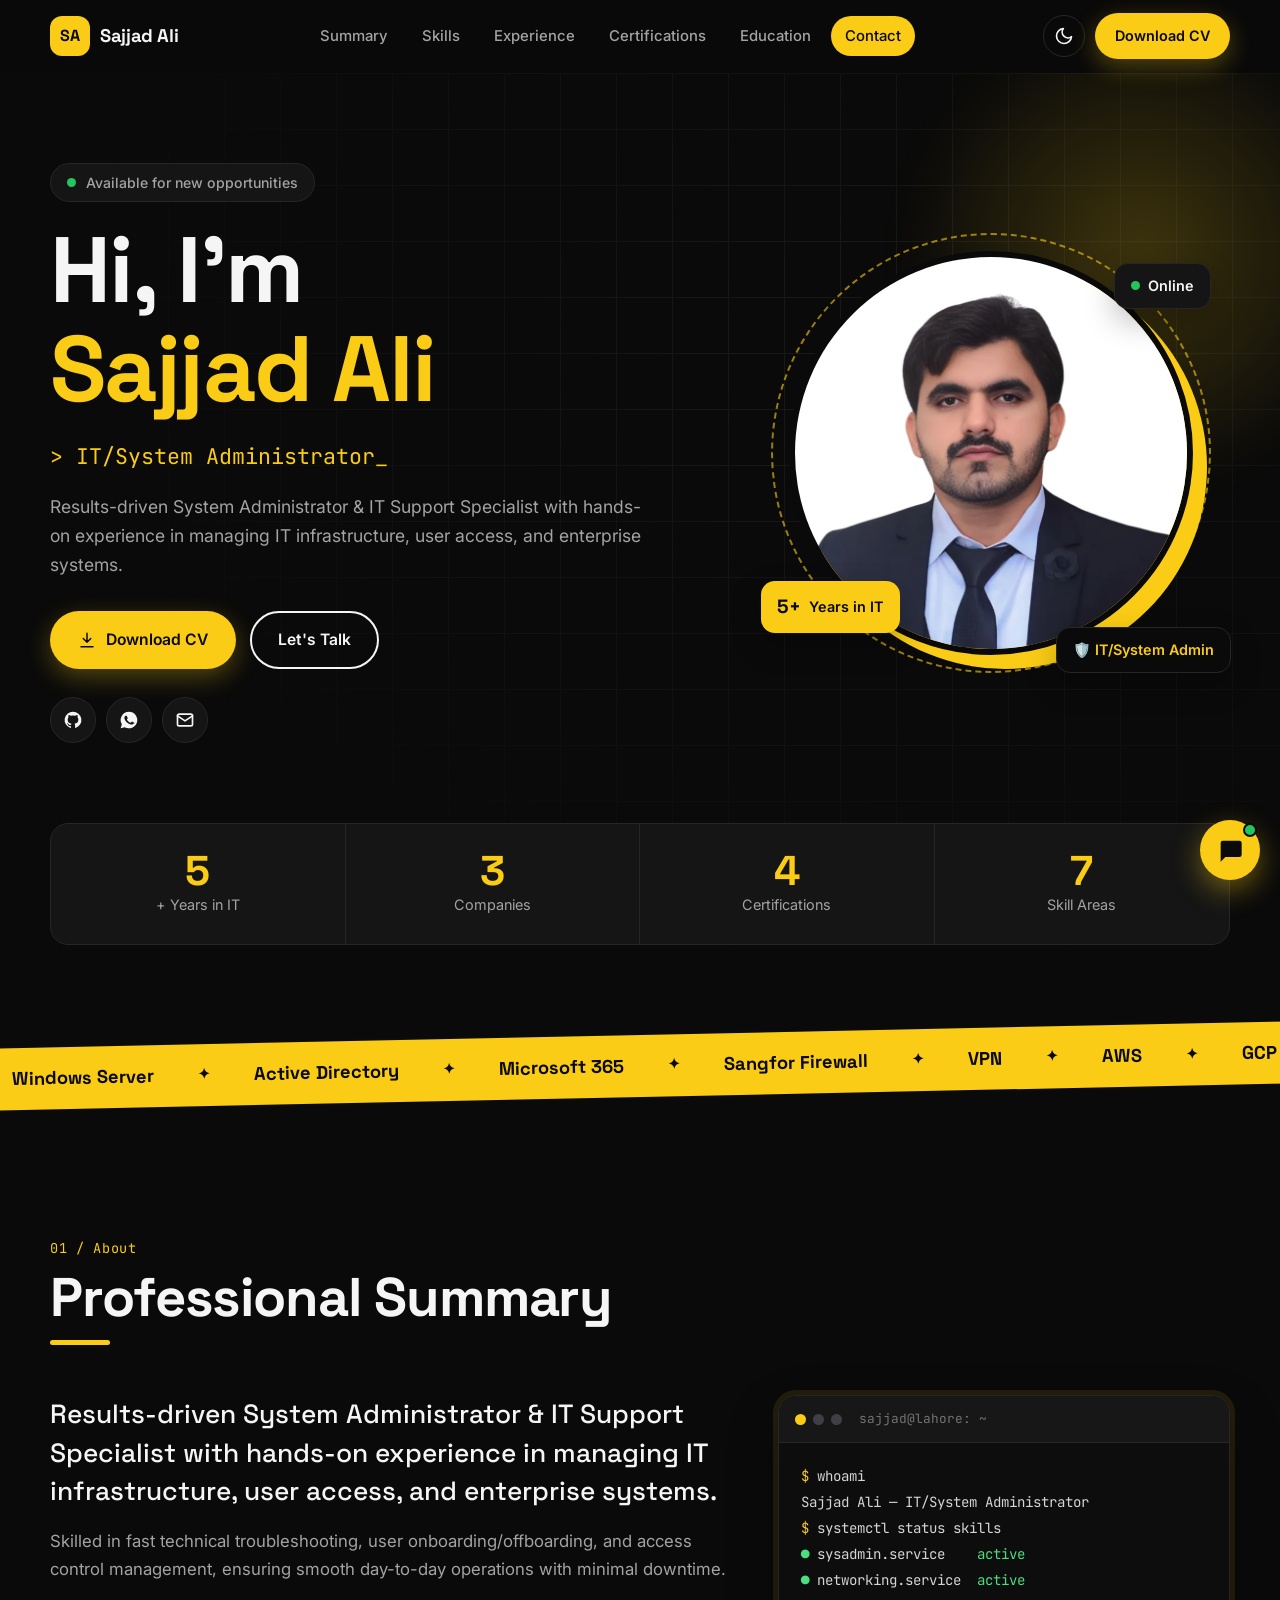
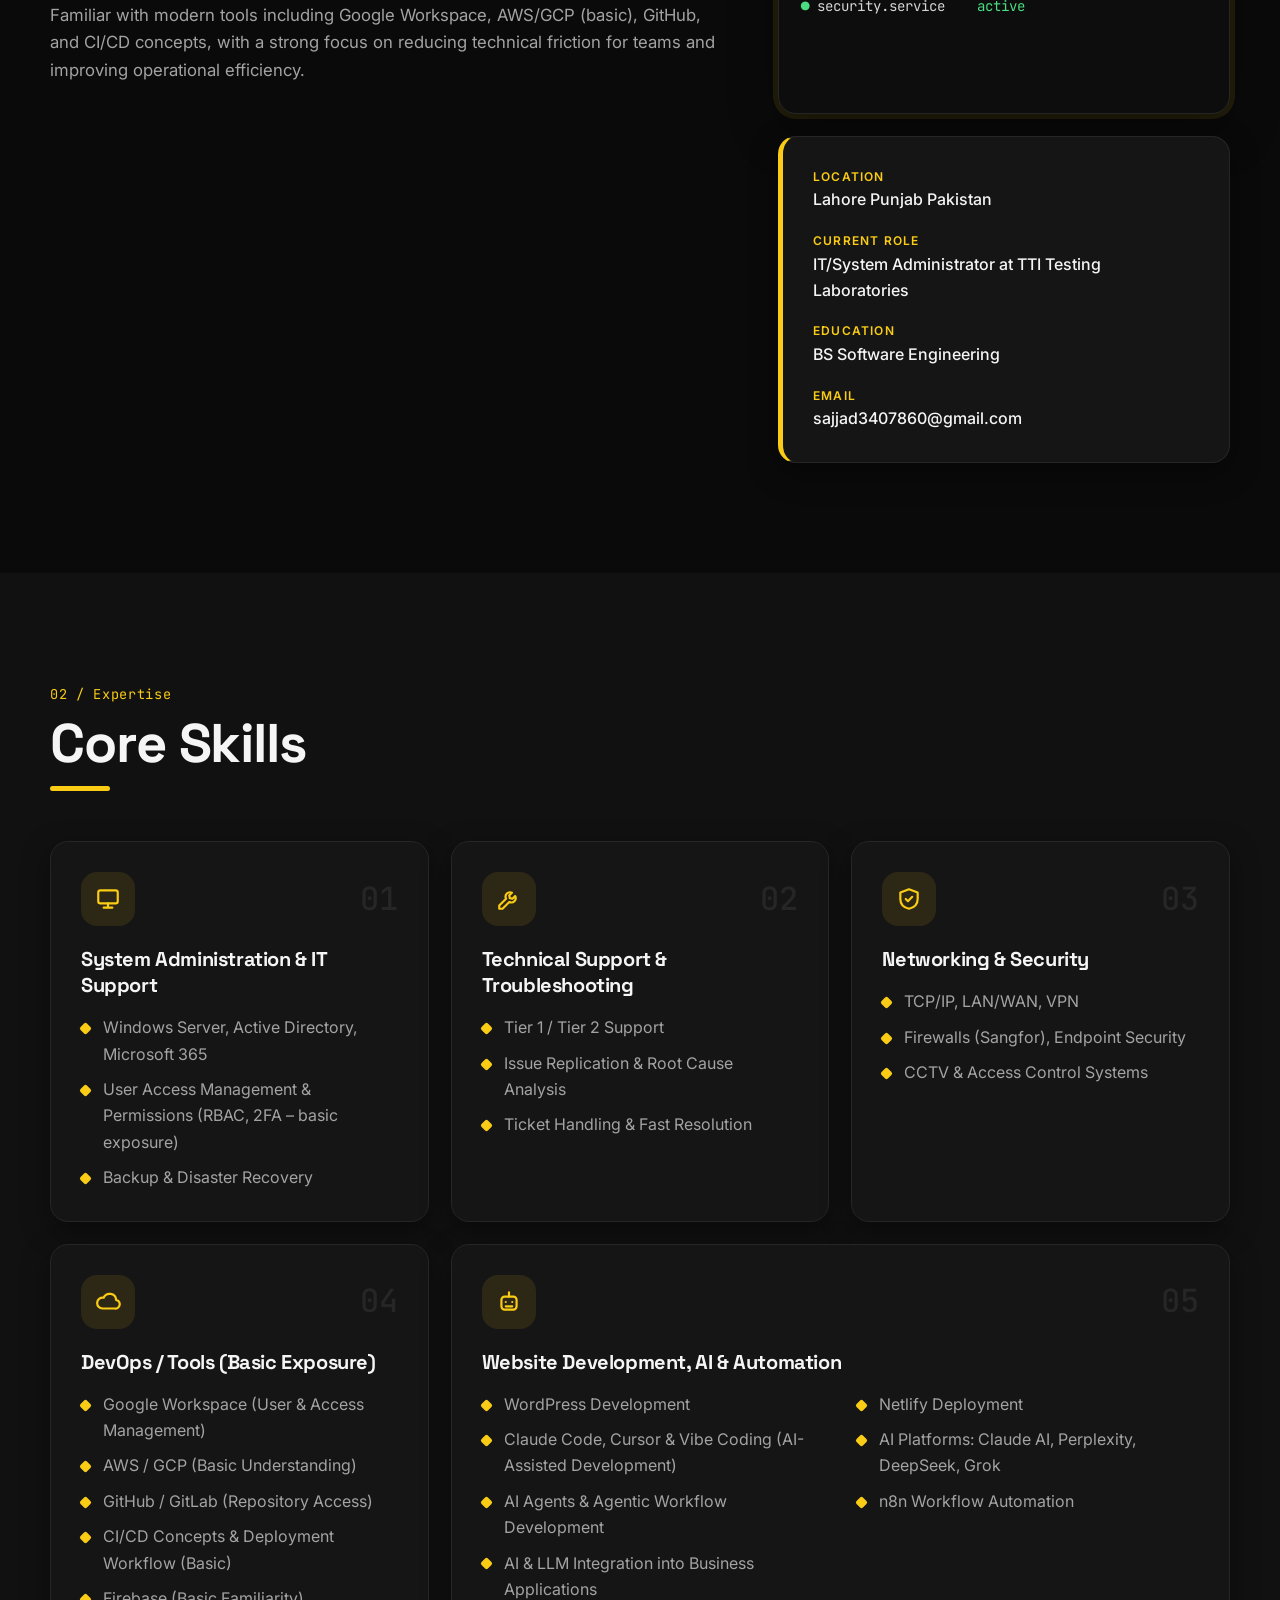
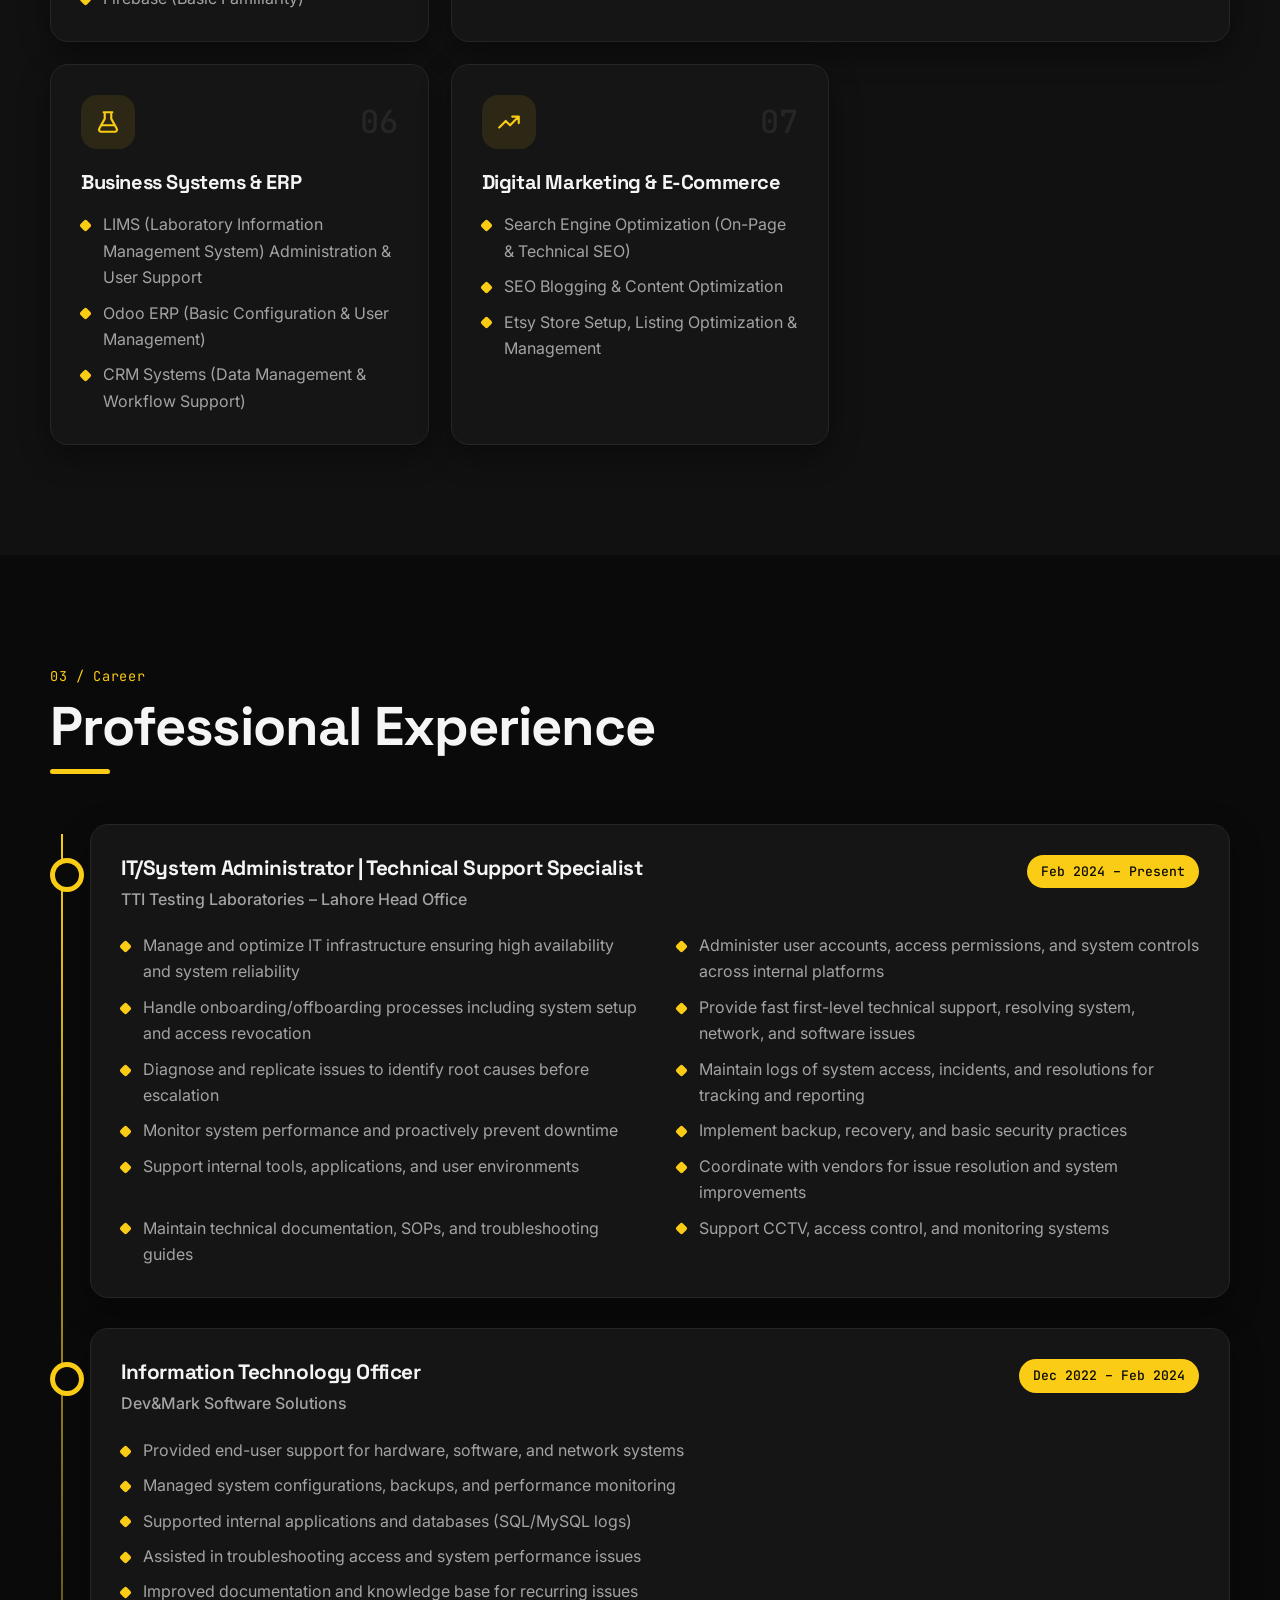
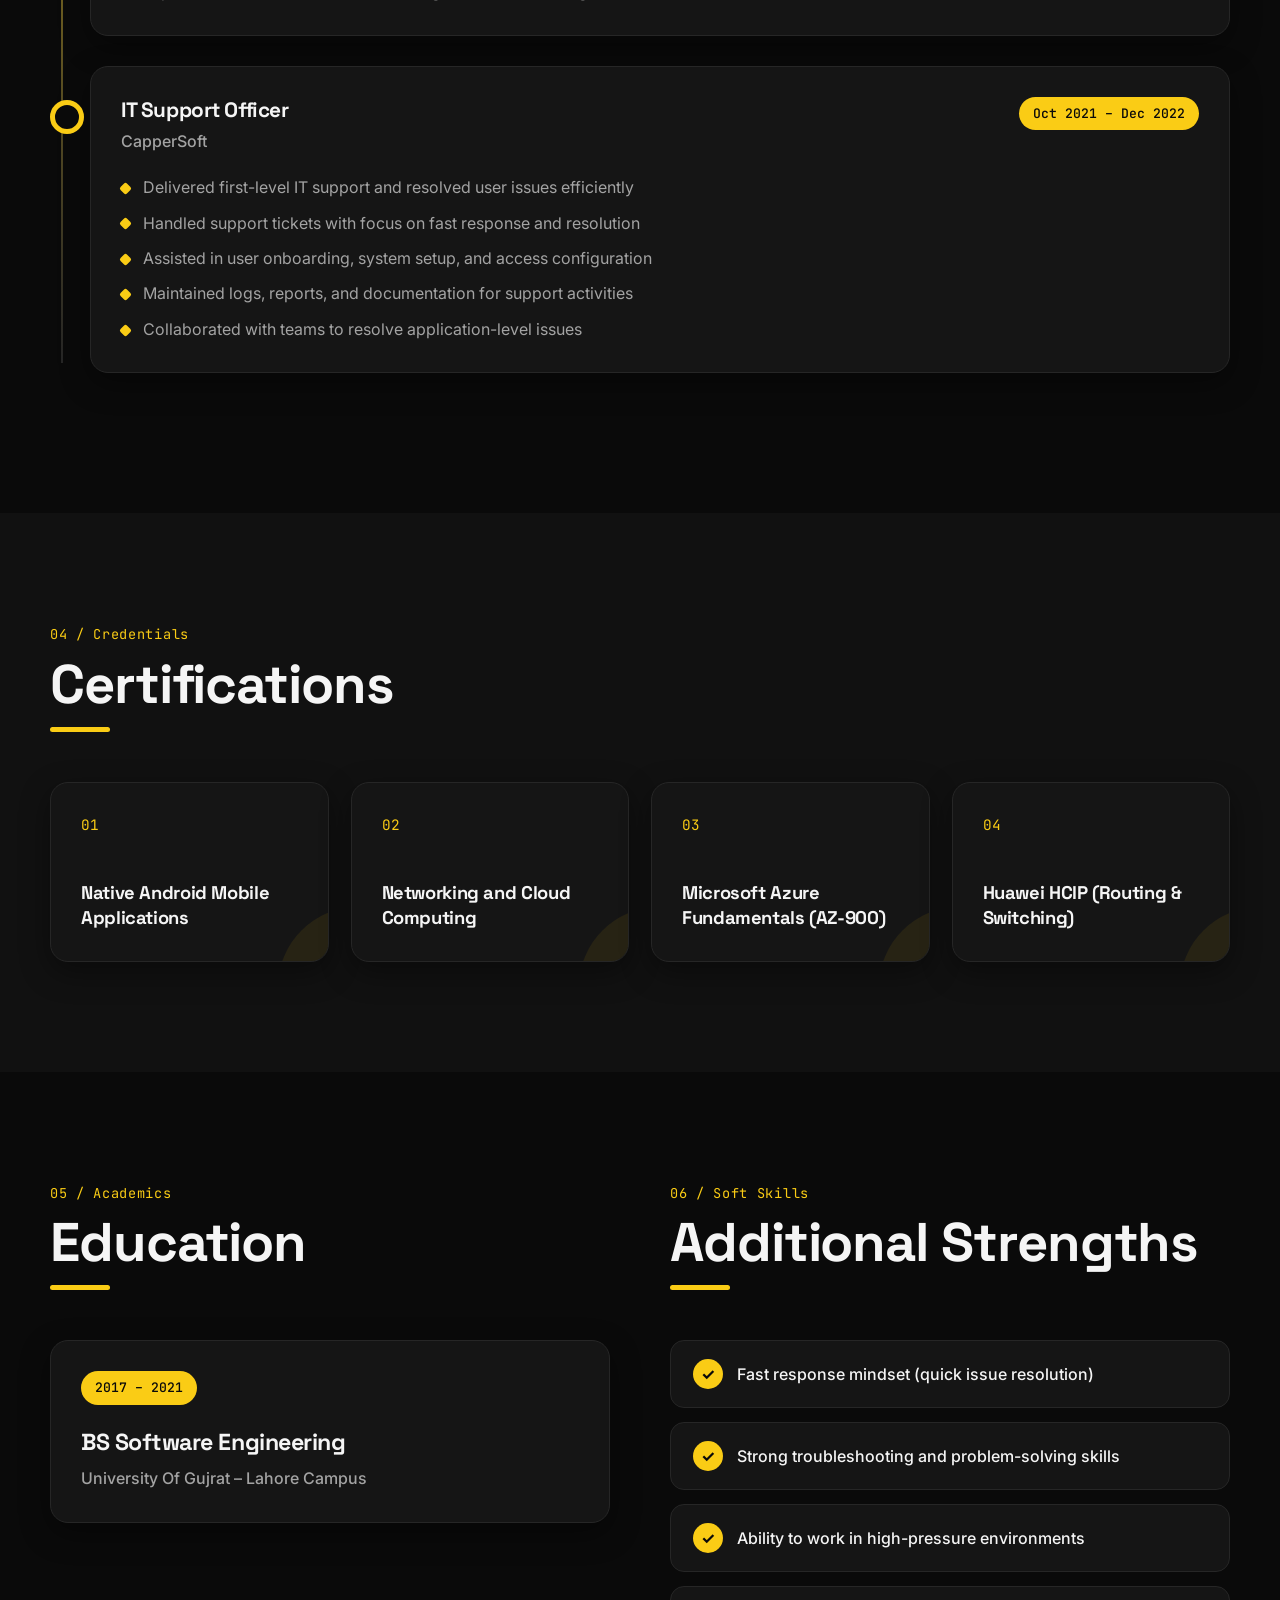
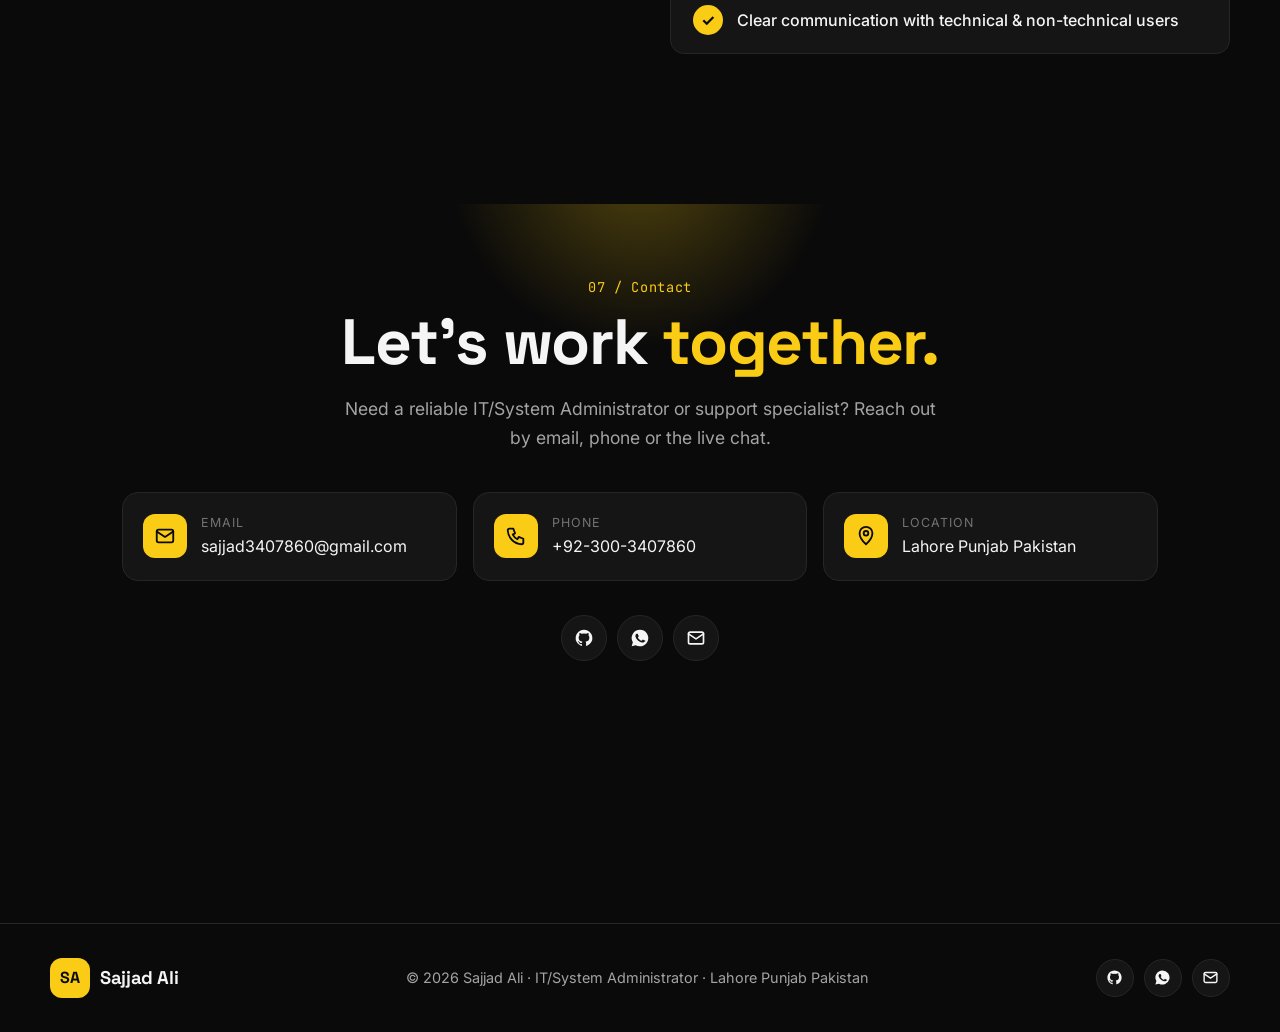
==== commit 17f45e96: "Add profile photo to hero and social preview Co-Authored-By: Claude Opus 5.5 <noreply@anthropic.com>" ====
--- a/index.html
+++ b/index.html
@@ -16,7 +16,10 @@
   <meta property="og:description" content="System Administrator & IT Support Specialist with hands-on experience in managing IT infrastructure, user access, and enterprise systems.">
   <meta property="og:url" content="https://choudharysb.github.io/SajjadPortfolio/">
   <meta property="og:site_name" content="Sajjad Ali Portfolio">
+  <meta property="og:image" content="https://choudharysb.github.io/SajjadPortfolio/assets/sajjad-ali-og.jpg">
+  <meta property="og:image:alt" content="Sajjad Ali">
   <meta name="twitter:card" content="summary">
+  <meta name="twitter:image" content="https://choudharysb.github.io/SajjadPortfolio/assets/sajjad-ali-og.jpg">
   <meta name="twitter:title" content="Sajjad Ali | IT/System Administrator">
   <meta name="twitter:description" content="IT infrastructure, user access, networking & security, ERP/LIMS and AI automation.">
 
@@ -33,6 +36,7 @@
     "address": { "@type": "PostalAddress", "addressLocality": "Lahore", "addressRegion": "Punjab", "addressCountry": "PK" },
     "email": "mailto:sajjad3407860@gmail.com",
     "url": "https://choudharysb.github.io/SajjadPortfolio/",
+    "image": "https://choudharysb.github.io/SajjadPortfolio/assets/sajjad-ali.jpg",
     "sameAs": ["https://github.com/ChoudharySb"],
     "knowsAbout": ["System Administration", "Active Directory", "Microsoft 365", "Networking", "Network Security", "Technical Support", "Odoo", "LIMS", "AI Automation", "n8n", "WordPress", "SEO"]
   }
@@ -96,13 +100,17 @@
           <div class="socials" data-socials></div>
         </div>
 
-        <div class="hero-visual" aria-hidden="true">
-          <div class="terminal">
-            <div class="term-bar"><i></i><i></i><i></i><span>sajjad@lahore: ~</span></div>
-            <pre class="term-body mono" data-terminal></pre>
-          </div>
-          <div class="float-badge fb-1"><b>5+</b> Years in IT</div>
-          <div class="float-badge fb-2"><span class="pulse"></span> Online</div>
+        <div class="hero-visual">
+          <div class="photo-wrap">
+            <span class="photo-ring" aria-hidden="true"></span>
+            <picture>
+              <source srcset="assets/sajjad-ali.webp" type="image/webp">
+              <img src="assets/sajjad-ali.jpg" alt="Sajjad Ali, IT/System Administrator in Lahore" width="800" height="800" fetchpriority="high">
+            </picture>
+          </div>
+          <div class="float-badge fb-1" aria-hidden="true"><b>5+</b> Years in IT</div>
+          <div class="float-badge fb-2" aria-hidden="true"><span class="pulse"></span> Online</div>
+          <div class="float-badge fb-3" aria-hidden="true">🛡️ IT/System Admin</div>
         </div>
       </div>
 
@@ -137,12 +145,18 @@
             <p>Skilled in fast technical troubleshooting, user onboarding/offboarding, and access control management, ensuring smooth day-to-day operations with minimal downtime.</p>
             <p>Familiar with modern tools including Google Workspace, AWS/GCP (basic), GitHub, and CI/CD concepts, with a strong focus on reducing technical friction for teams and improving operational efficiency.</p>
           </div>
+          <div class="summary-side">
+          <div class="terminal reveal" aria-hidden="true">
+            <div class="term-bar"><i></i><i></i><i></i><span>sajjad@lahore: ~</span></div>
+            <pre class="term-body mono" data-terminal></pre>
+          </div>
           <dl class="info-card card reveal">
             <div><dt>Location</dt><dd>Lahore Punjab Pakistan</dd></div>
             <div><dt>Current Role</dt><dd>IT/System Administrator at TTI Testing Laboratories</dd></div>
             <div><dt>Education</dt><dd>BS Software Engineering</dd></div>
             <div><dt>Email</dt><dd><a href="mailto:sajjad3407860@gmail.com">sajjad3407860@gmail.com</a></dd></div>
           </dl>
+          </div>
         </div>
       </div>
     </section>
--- a/style.css
+++ b/style.css
@@ -165,18 +165,35 @@
 .socials.small a { width: 38px; height: 38px; }
 .socials.small svg { width: 17px; height: 17px; }
 
-.hero-visual { position: relative; animation: fadeUp 1s 0.3s both; }
+.hero-visual { position: relative; animation: fadeUp 1s 0.3s both; max-width: 440px; width: 100%; justify-self: center; }
+.photo-wrap { position: relative; aspect-ratio: 1; padding: 18px; }
+.photo-wrap::before {
+  content: ""; position: absolute; inset: 18px; border-radius: 50%;
+  background: var(--yellow); transform: translate(14px, 14px);
+}
+.photo-ring {
+  position: absolute; inset: 0; border-radius: 50%;
+  border: 2px dashed var(--yellow); opacity: 0.6; animation: spin 40s linear infinite;
+}
+@keyframes spin { to { transform: rotate(360deg); } }
+.photo-wrap img {
+  position: relative; display: block; width: 100%; height: 100%; object-fit: cover;
+  border-radius: 50%; border: 6px solid var(--bg); background: #fff;
+  transition: transform 0.5s cubic-bezier(.2, .8, .2, 1);
+}
+.photo-wrap:hover img { transform: scale(1.03) rotate(-1.5deg); }
+
+.summary-side { display: grid; gap: 22px; }
 .terminal {
   background: #0d0d0d; border: 1px solid #262626; border-radius: var(--radius);
-  box-shadow: 0 30px 60px rgba(0, 0, 0, 0.35), 0 0 0 6px var(--accent-soft);
-  overflow: hidden; transform: rotate(1.5deg); transition: transform 0.5s;
-}
-.terminal:hover { transform: rotate(0); }
+  box-shadow: 0 20px 50px rgba(0, 0, 0, 0.3), 0 0 0 5px var(--accent-soft);
+  overflow: hidden;
+}
 .term-bar { display: flex; align-items: center; gap: 7px; padding: 12px 16px; background: #171717; border-bottom: 1px solid #262626; }
 .term-bar i { width: 11px; height: 11px; border-radius: 50%; background: #3f3f46; }
 .term-bar i:first-child { background: var(--yellow); }
 .term-bar span { margin-left: 10px; font-size: 0.8rem; color: #737373; font-family: "JetBrains Mono", monospace; }
-.term-body { padding: 22px; min-height: 290px; font-size: 0.88rem; line-height: 1.85; color: #d4d4d4; white-space: pre-wrap; }
+.term-body { padding: 20px 22px; min-height: 270px; font-size: 0.88rem; line-height: 1.85; color: #d4d4d4; white-space: pre-wrap; }
 .term-body .p { color: var(--yellow); }
 .term-body .ok { color: #4ade80; }
 .term-body .dim { color: #737373; }
@@ -186,8 +203,9 @@
   display: flex; align-items: center; gap: 8px; animation: float 6s ease-in-out infinite;
 }
 .float-badge b { font-size: 1.2rem; font-family: "Space Grotesk", sans-serif; }
-.fb-1 { left: -26px; bottom: -22px; }
-.fb-2 { right: -14px; top: -18px; background: var(--card); color: var(--text); border: 1px solid var(--border); animation-delay: -3s; }
+.fb-1 { left: -10px; bottom: 40px; }
+.fb-2 { right: 0; top: 30px; background: var(--card); color: var(--text); border: 1px solid var(--border); animation-delay: -3s; }
+.fb-3 { right: -20px; bottom: 0; background: var(--ink); color: var(--yellow); border: 1px solid #262626; animation-delay: -1.5s; }
 @keyframes float { 50% { transform: translateY(-12px); } }
 @keyframes fadeUp { from { opacity: 0; transform: translateY(30px); } }
 
@@ -399,7 +417,7 @@
   .nav-links a { padding: 12px 16px; }
   .hero { padding-top: 60px; }
   .hero-inner, .summary-grid, .two-col { grid-template-columns: 1fr; }
-  .hero-visual { margin: 20px 10px 0; }
+  .hero-visual { margin: 10px auto 0; max-width: 340px; order: -1; }
   .stats { grid-template-columns: 1fr 1fr; margin-top: 60px; }
   .stats li:nth-child(2) { border-right: 0; }
   .stats li:nth-child(-n+2) { border-bottom: 1px solid var(--border); }
@@ -414,8 +432,9 @@
   .timeline { padding-left: 30px; }
   .timeline-item::before { left: -30px; width: 20px; height: 20px; }
   .timeline::before { left: 9px; }
-  .fb-1 { left: -6px; }
-  .fb-2 { right: -4px; }
+  .fb-1 { left: 0; }
+  .fb-3 { right: 0; }
+  .float-badge { font-size: 0.8rem; padding: 8px 12px; }
   .logo-text { display: none; }
   .footer-inner { flex-direction: column; text-align: center; }
 }
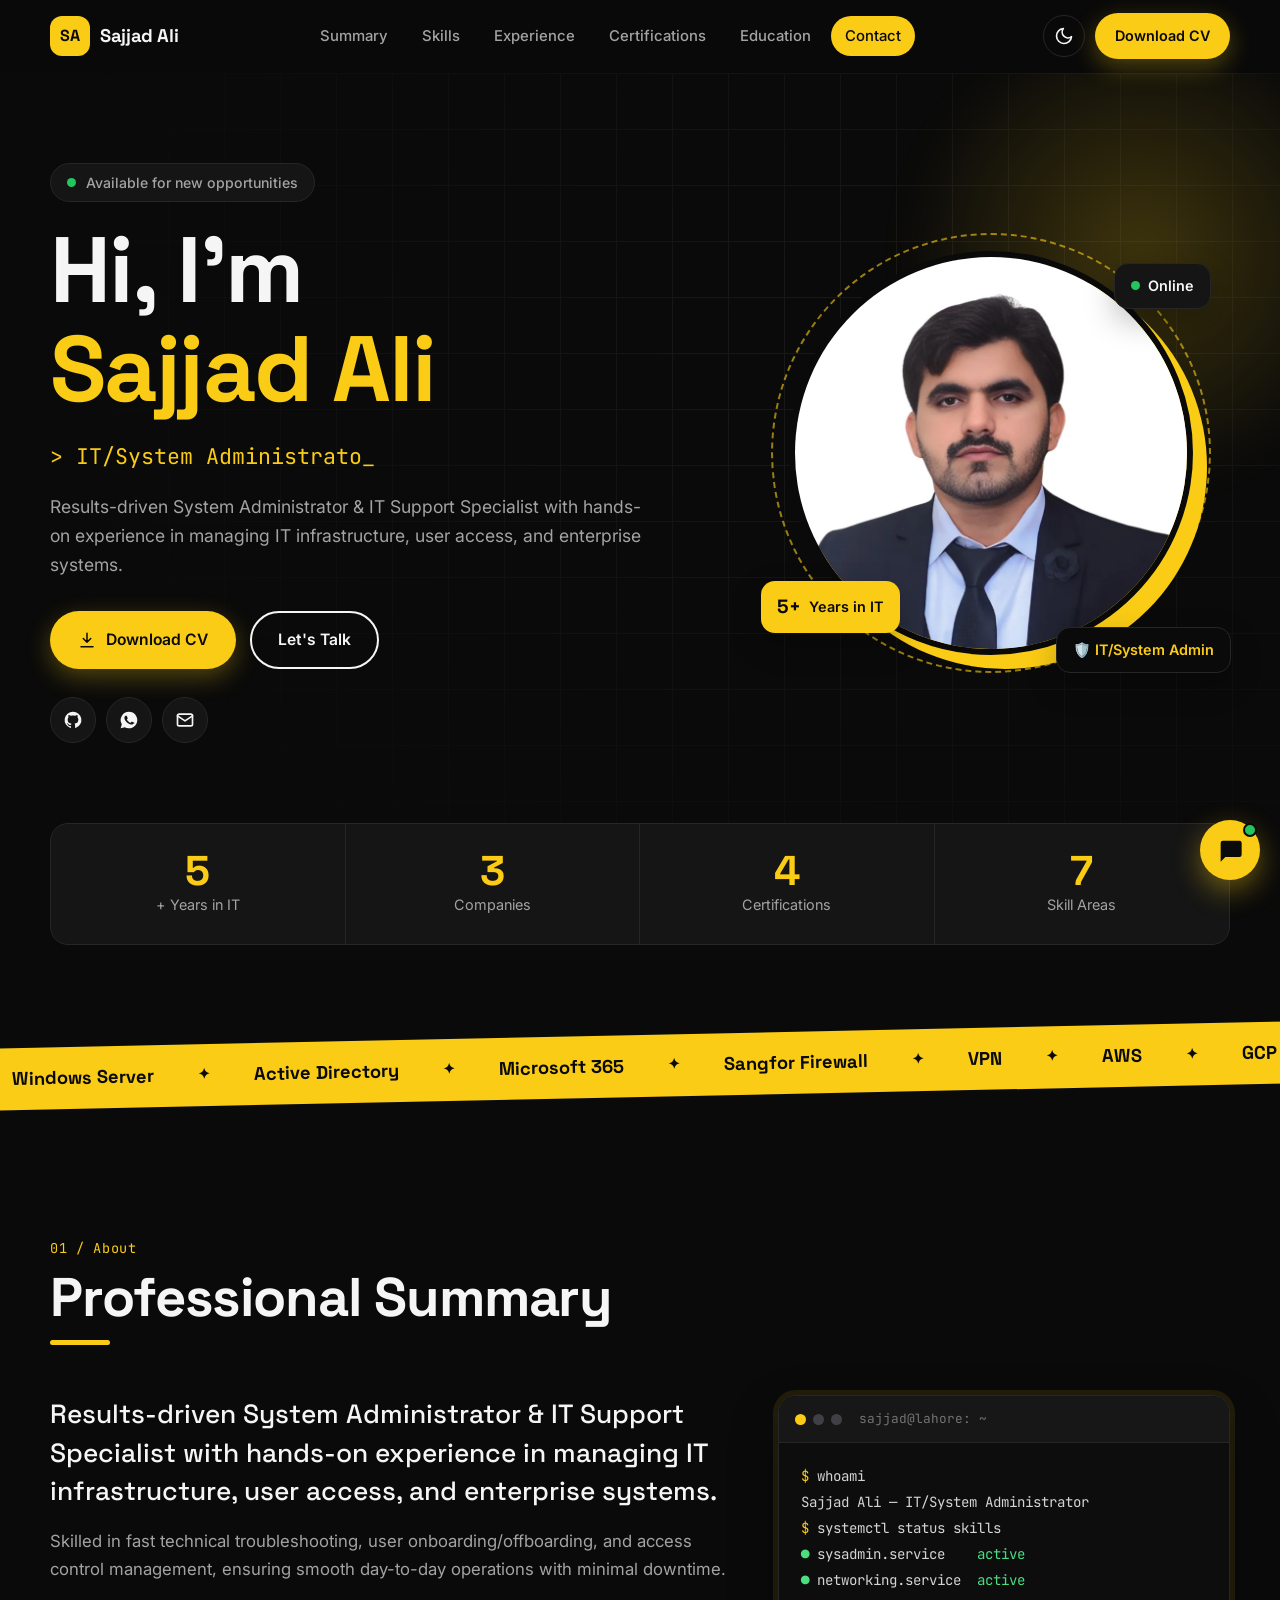
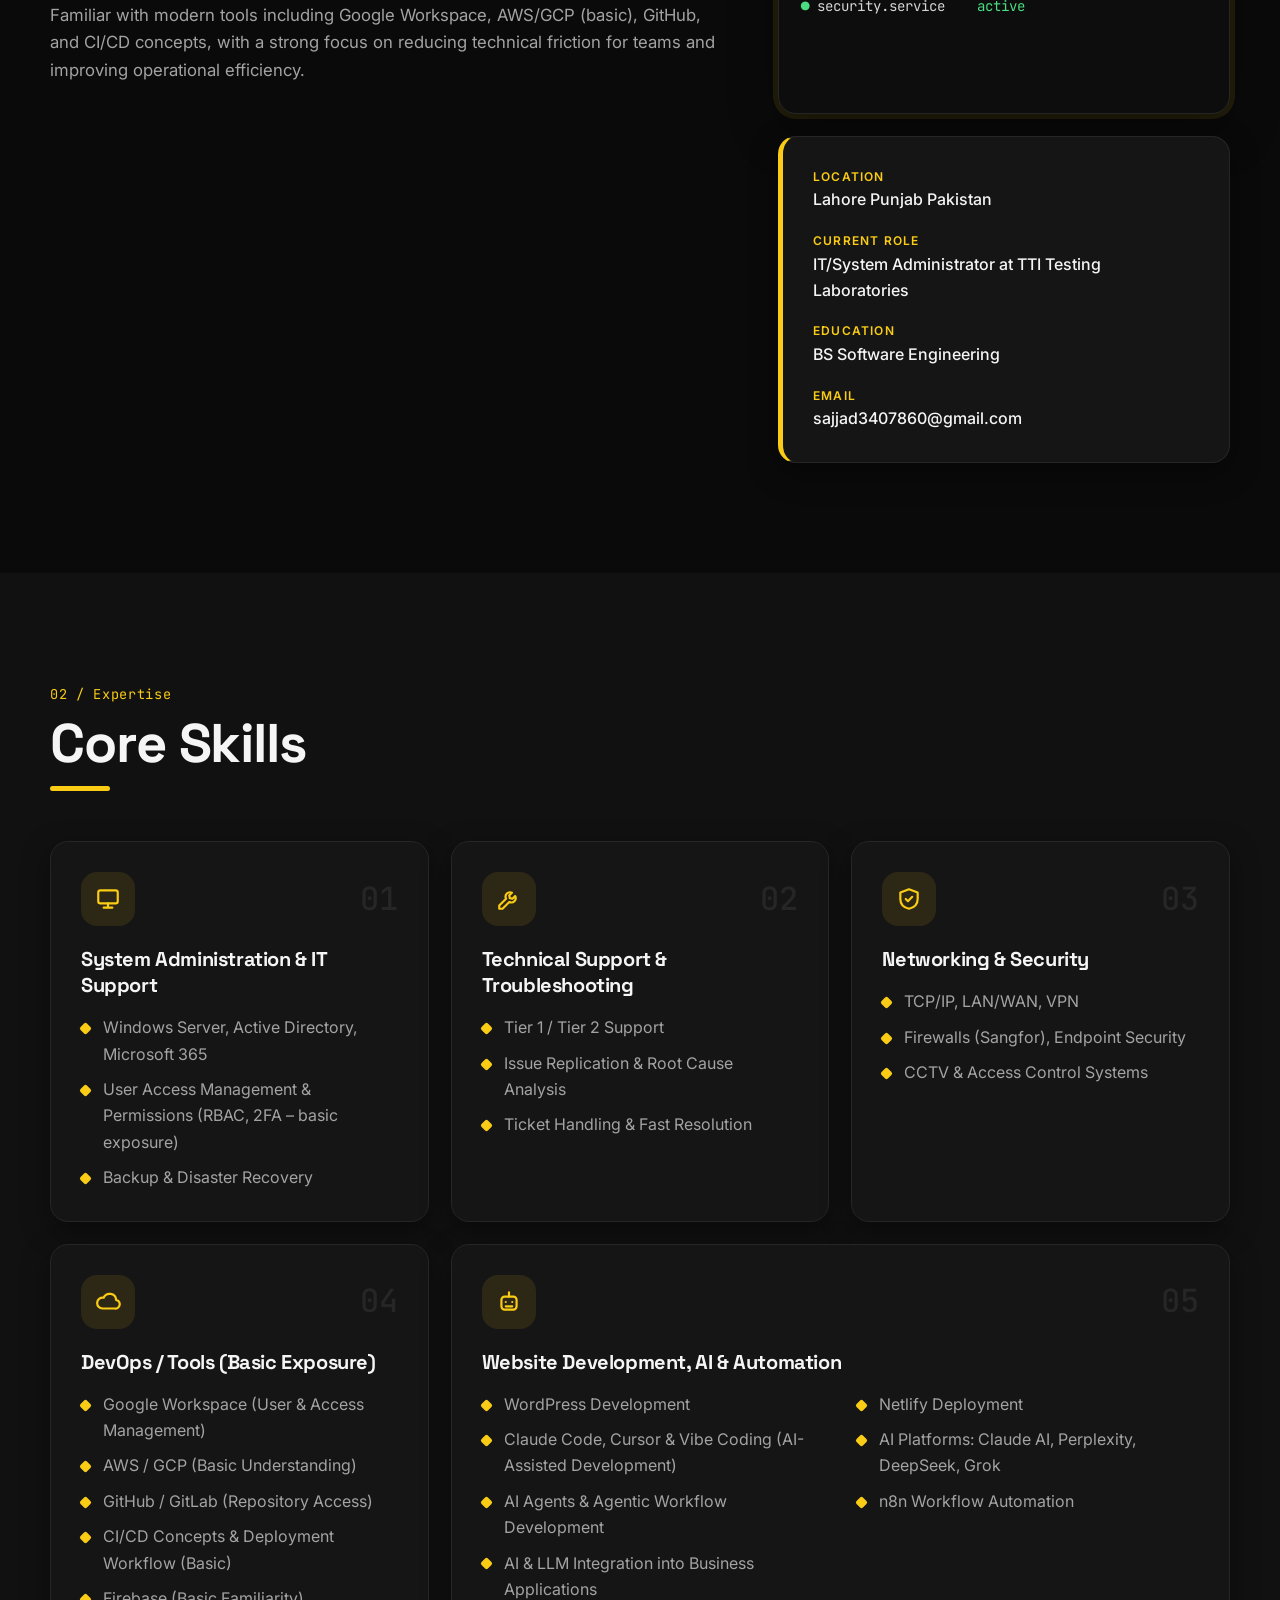
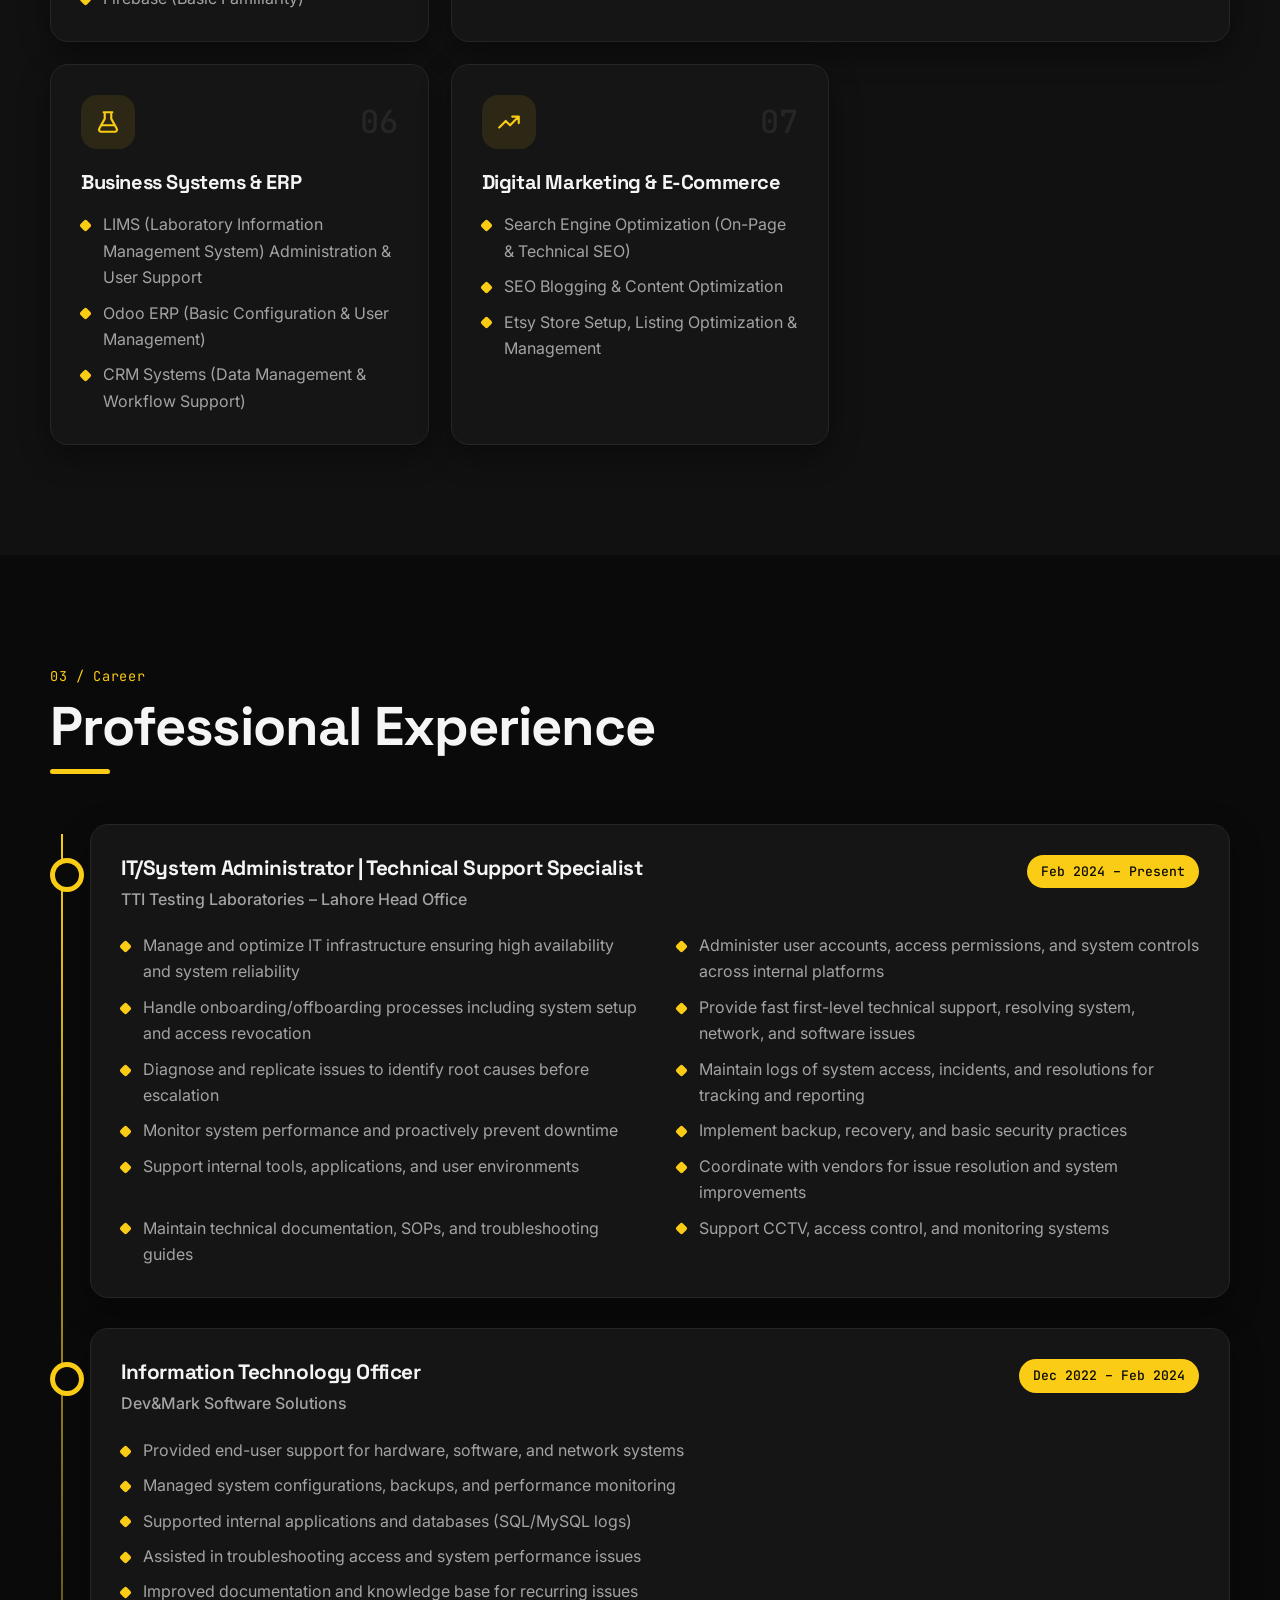
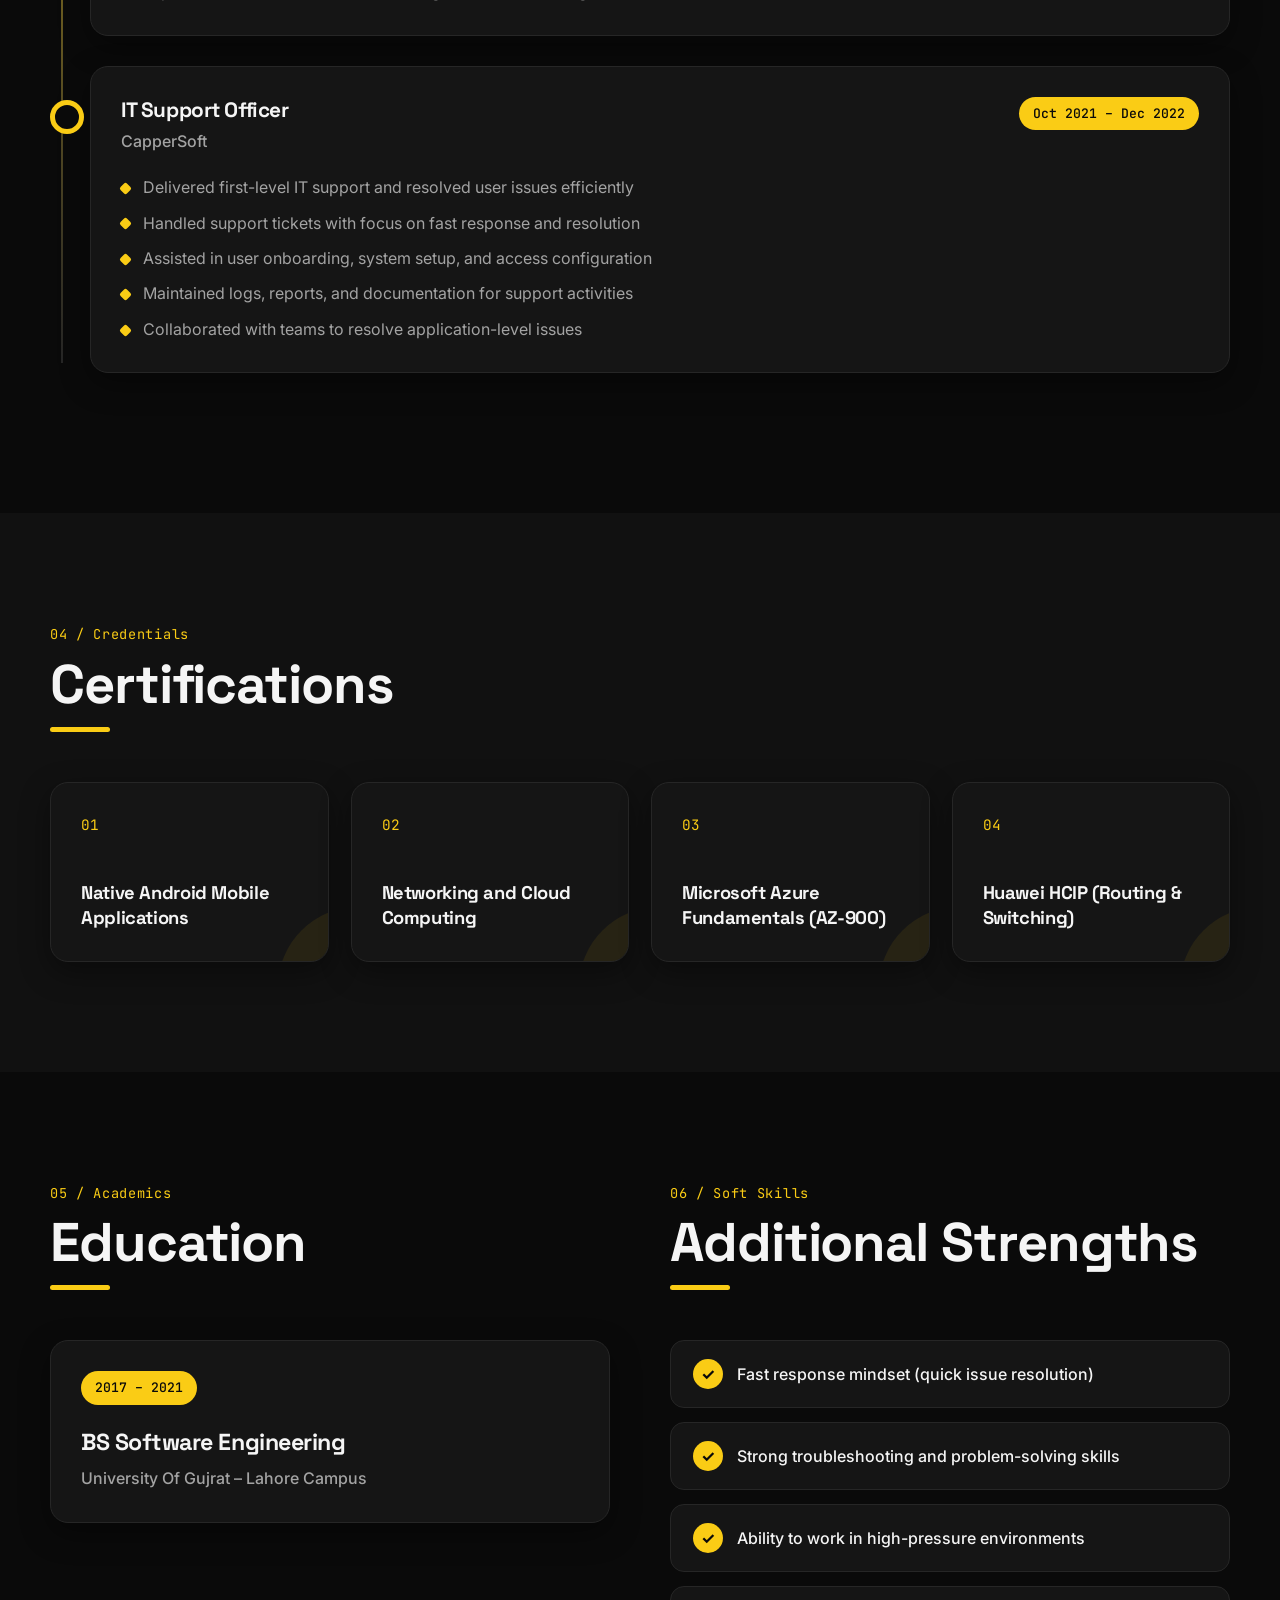
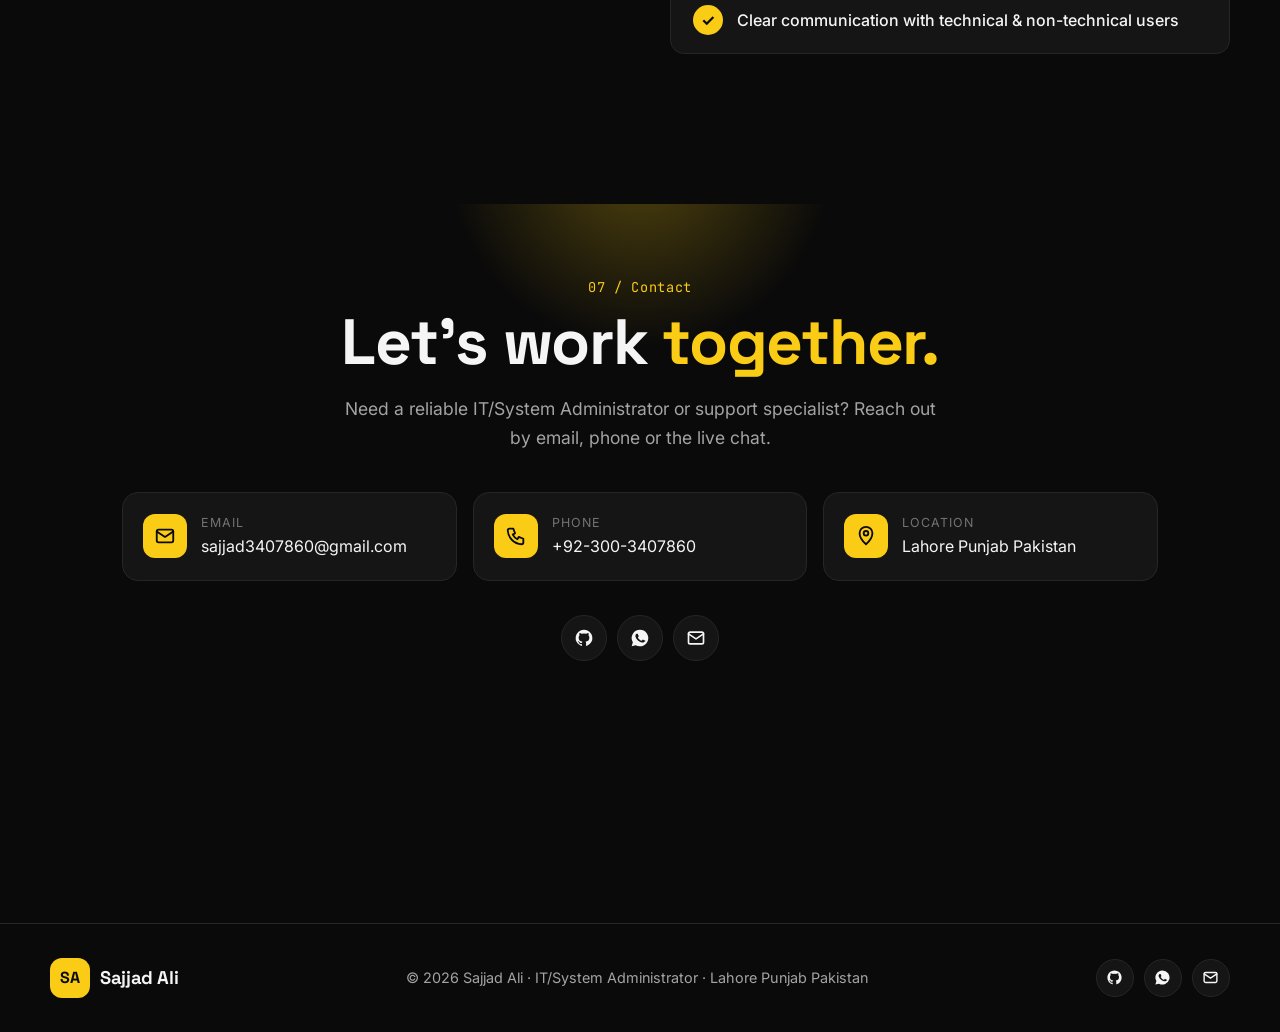
==== commit 94fae9b1: "Add version query to CSS and JS links to avoid stale browser cache Co-Authored-By: Claude Opus 5.5 <" ====
--- a/index.html
+++ b/index.html
@@ -45,7 +45,7 @@
   <link rel="preconnect" href="https://fonts.googleapis.com">
   <link rel="preconnect" href="https://fonts.gstatic.com" crossorigin>
   <link href="https://fonts.googleapis.com/css2?family=Space+Grotesk:wght@500;600;700&family=Inter:wght@400;500;600&family=JetBrains+Mono:wght@400;500&display=swap" rel="stylesheet">
-  <link rel="stylesheet" href="style.css">
+  <link rel="stylesheet" href="style.css?v=3">
   <script>
     // Dark is the default look; a saved choice wins. Runs before paint to avoid a flash.
     try { document.documentElement.dataset.theme = localStorage.getItem("theme") || "dark"; }
@@ -399,7 +399,7 @@
 
   <button class="to-top" aria-label="Back to top"><svg viewBox="0 0 24 24"><path d="M12 19V5M5 12l7-7 7 7"/></svg></button>
 
-  <script src="script.js"></script>
-  <script src="chat.js"></script>
+  <script src="script.js?v=3"></script>
+  <script src="chat.js?v=3"></script>
 </body>
 </html>
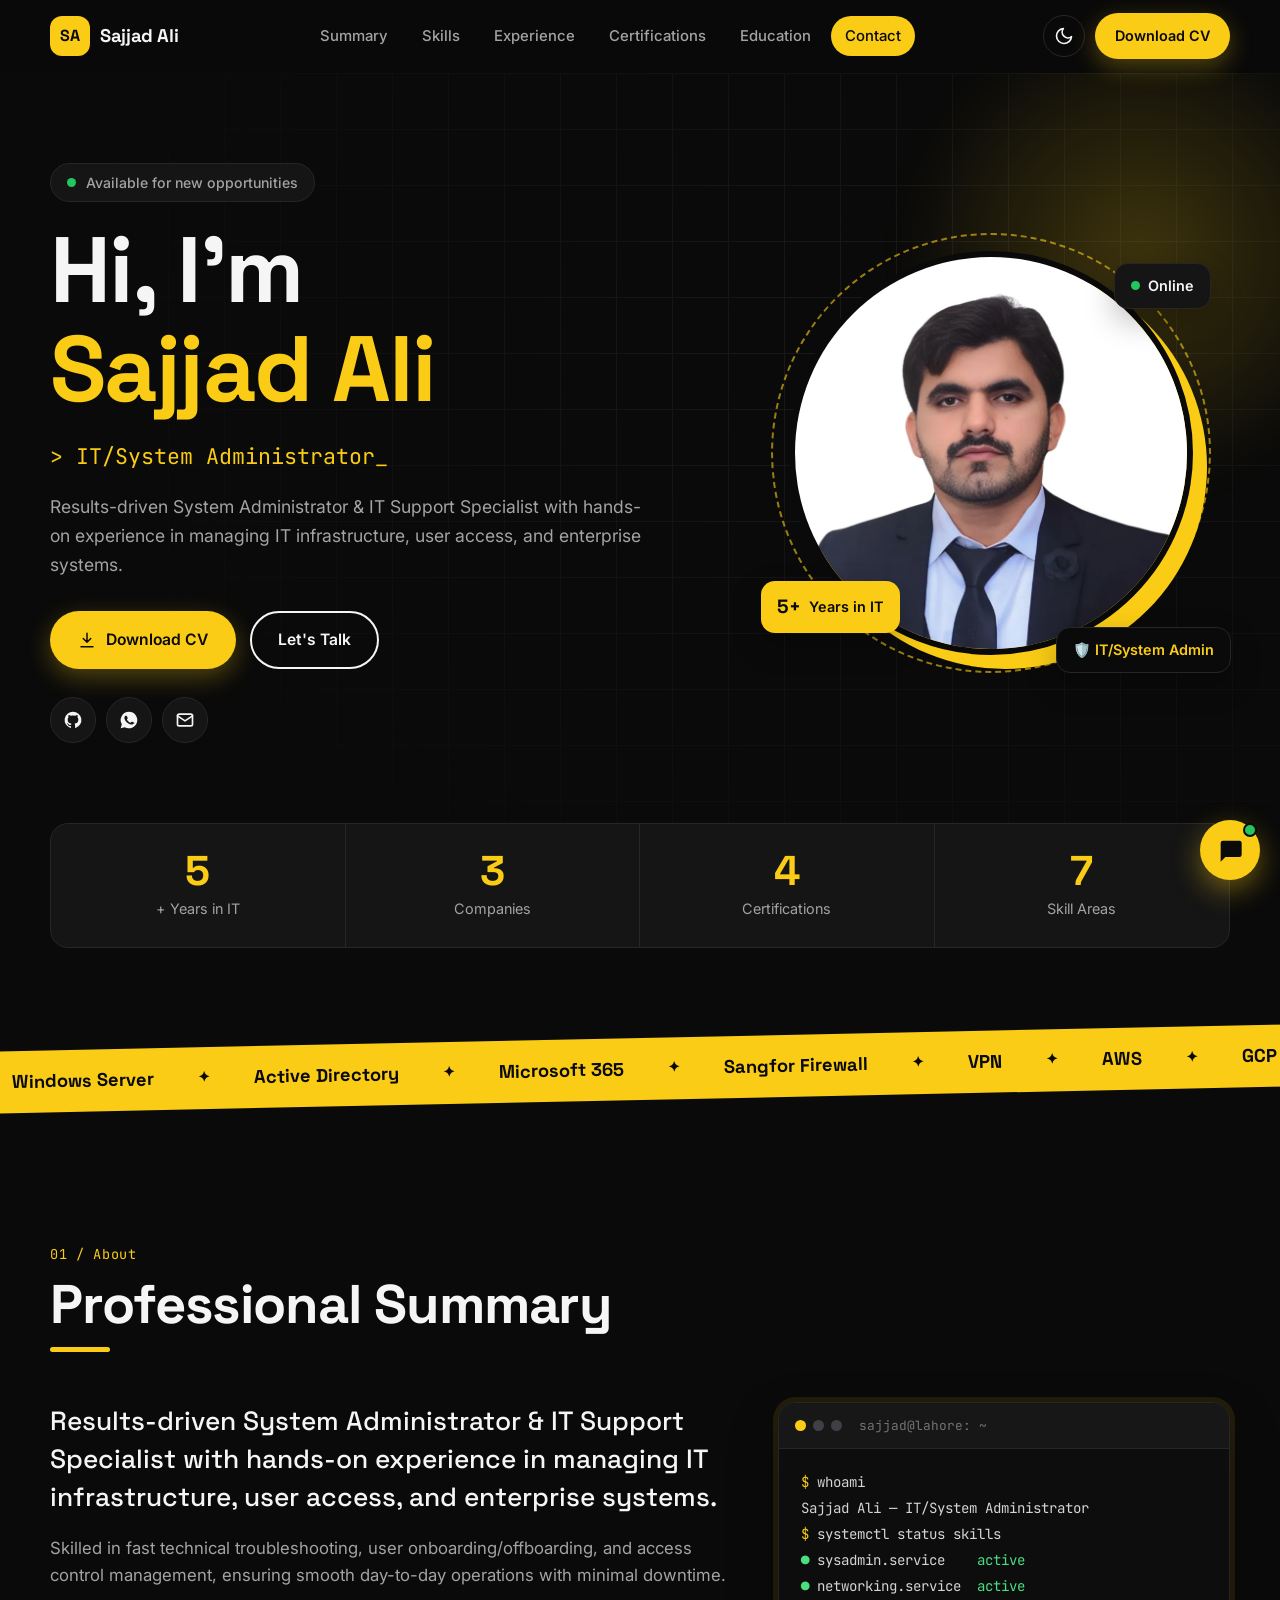
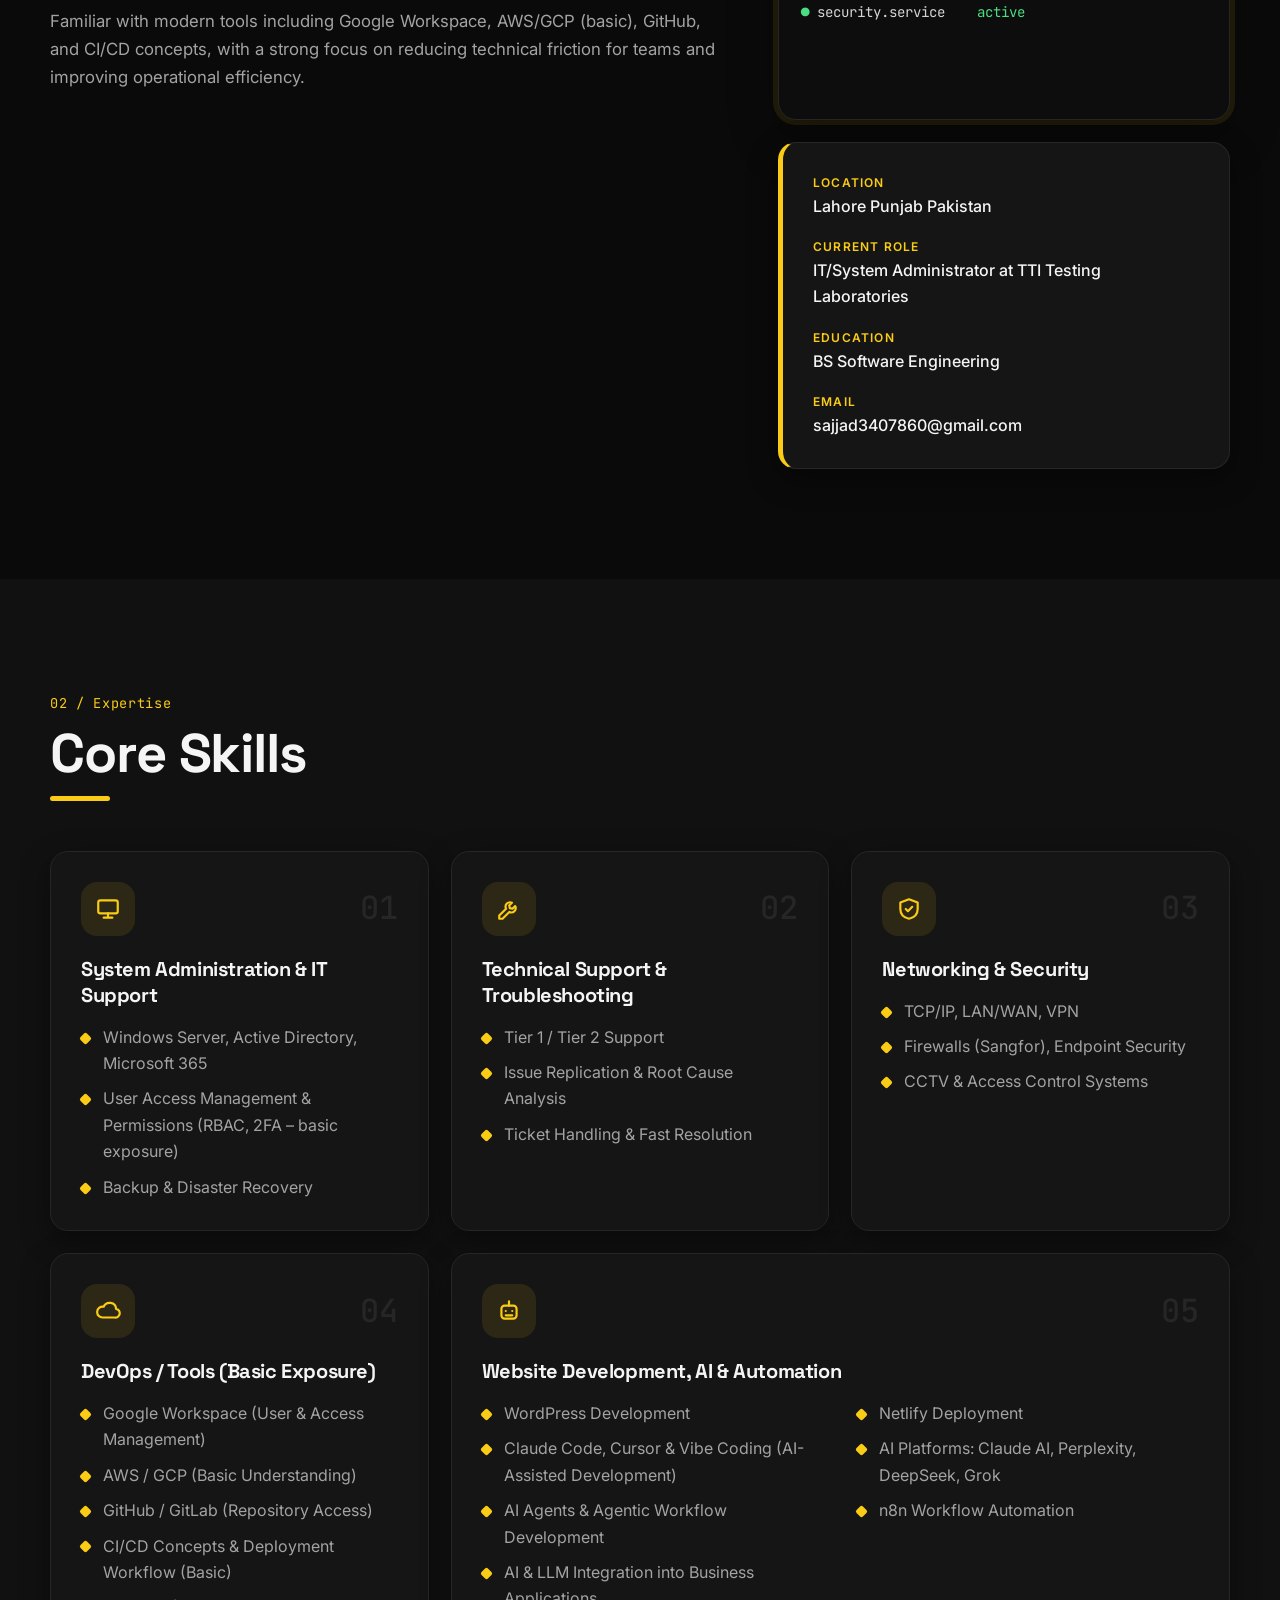
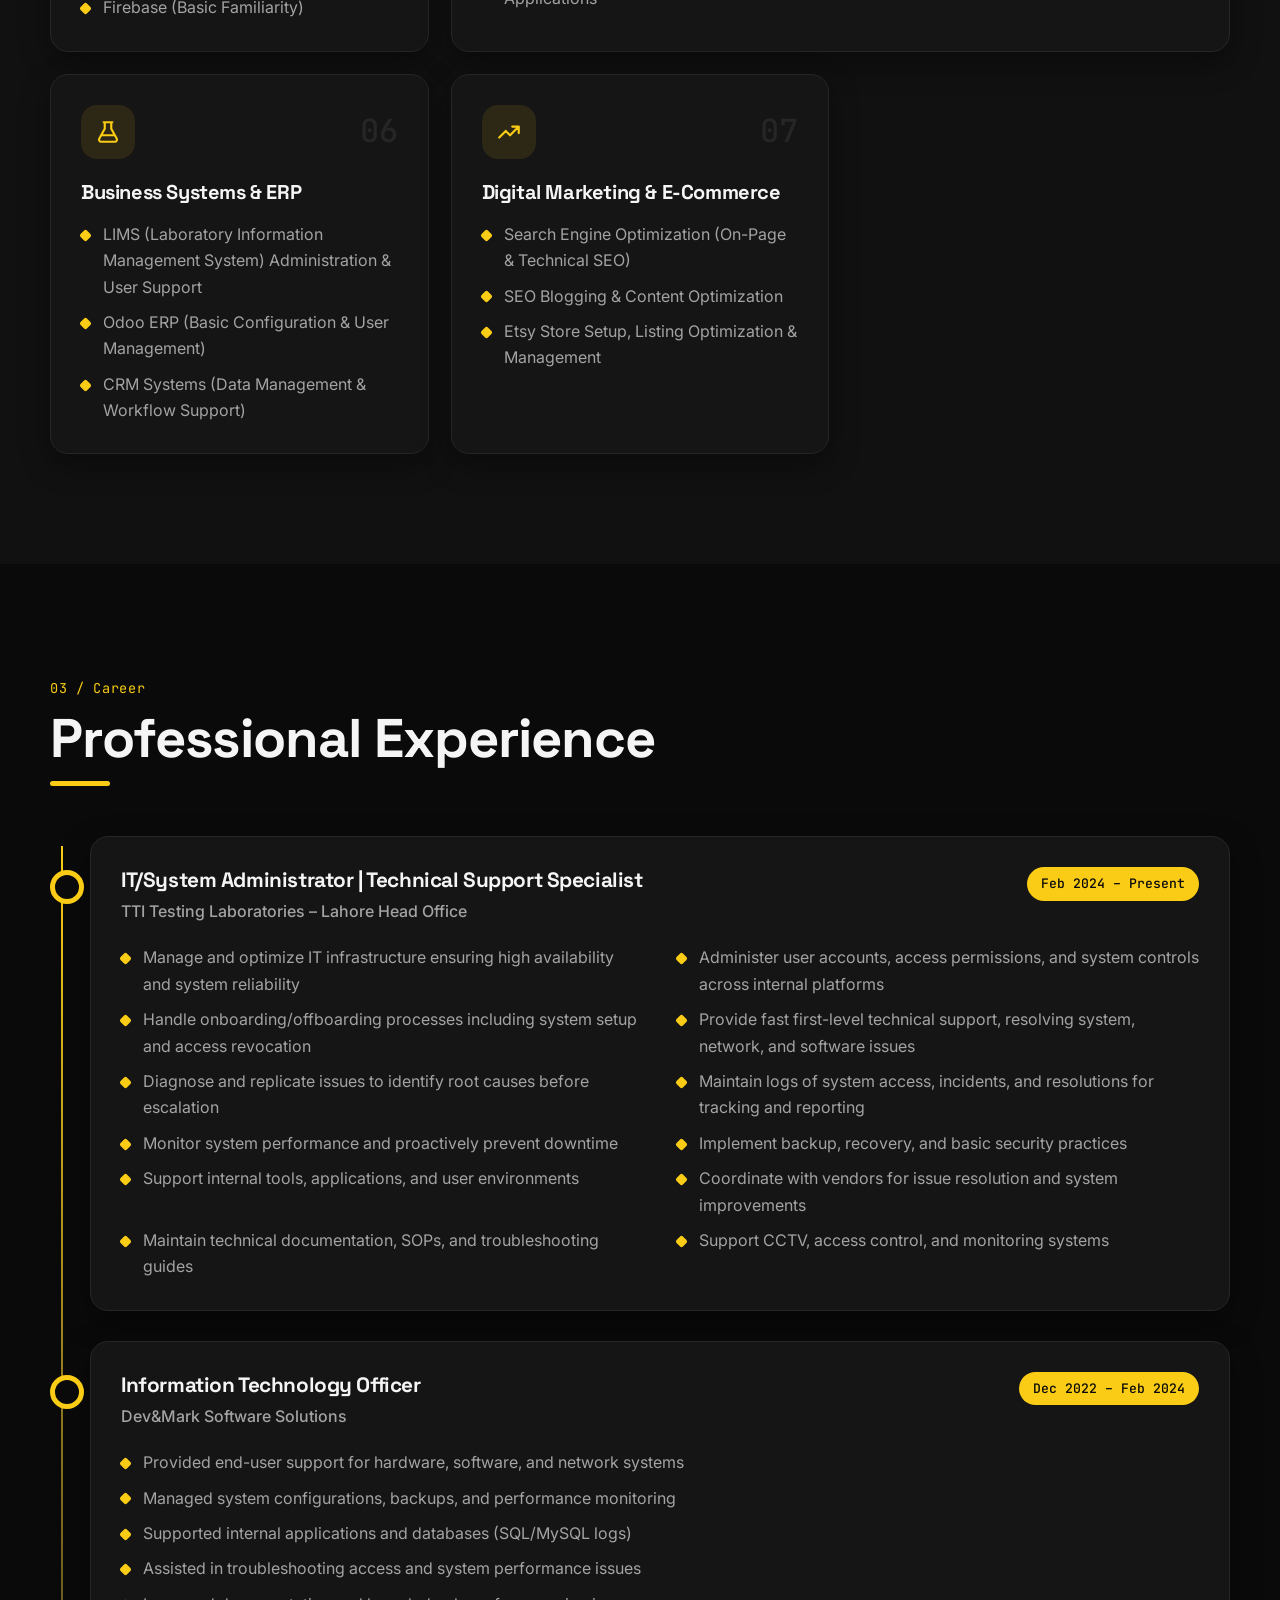
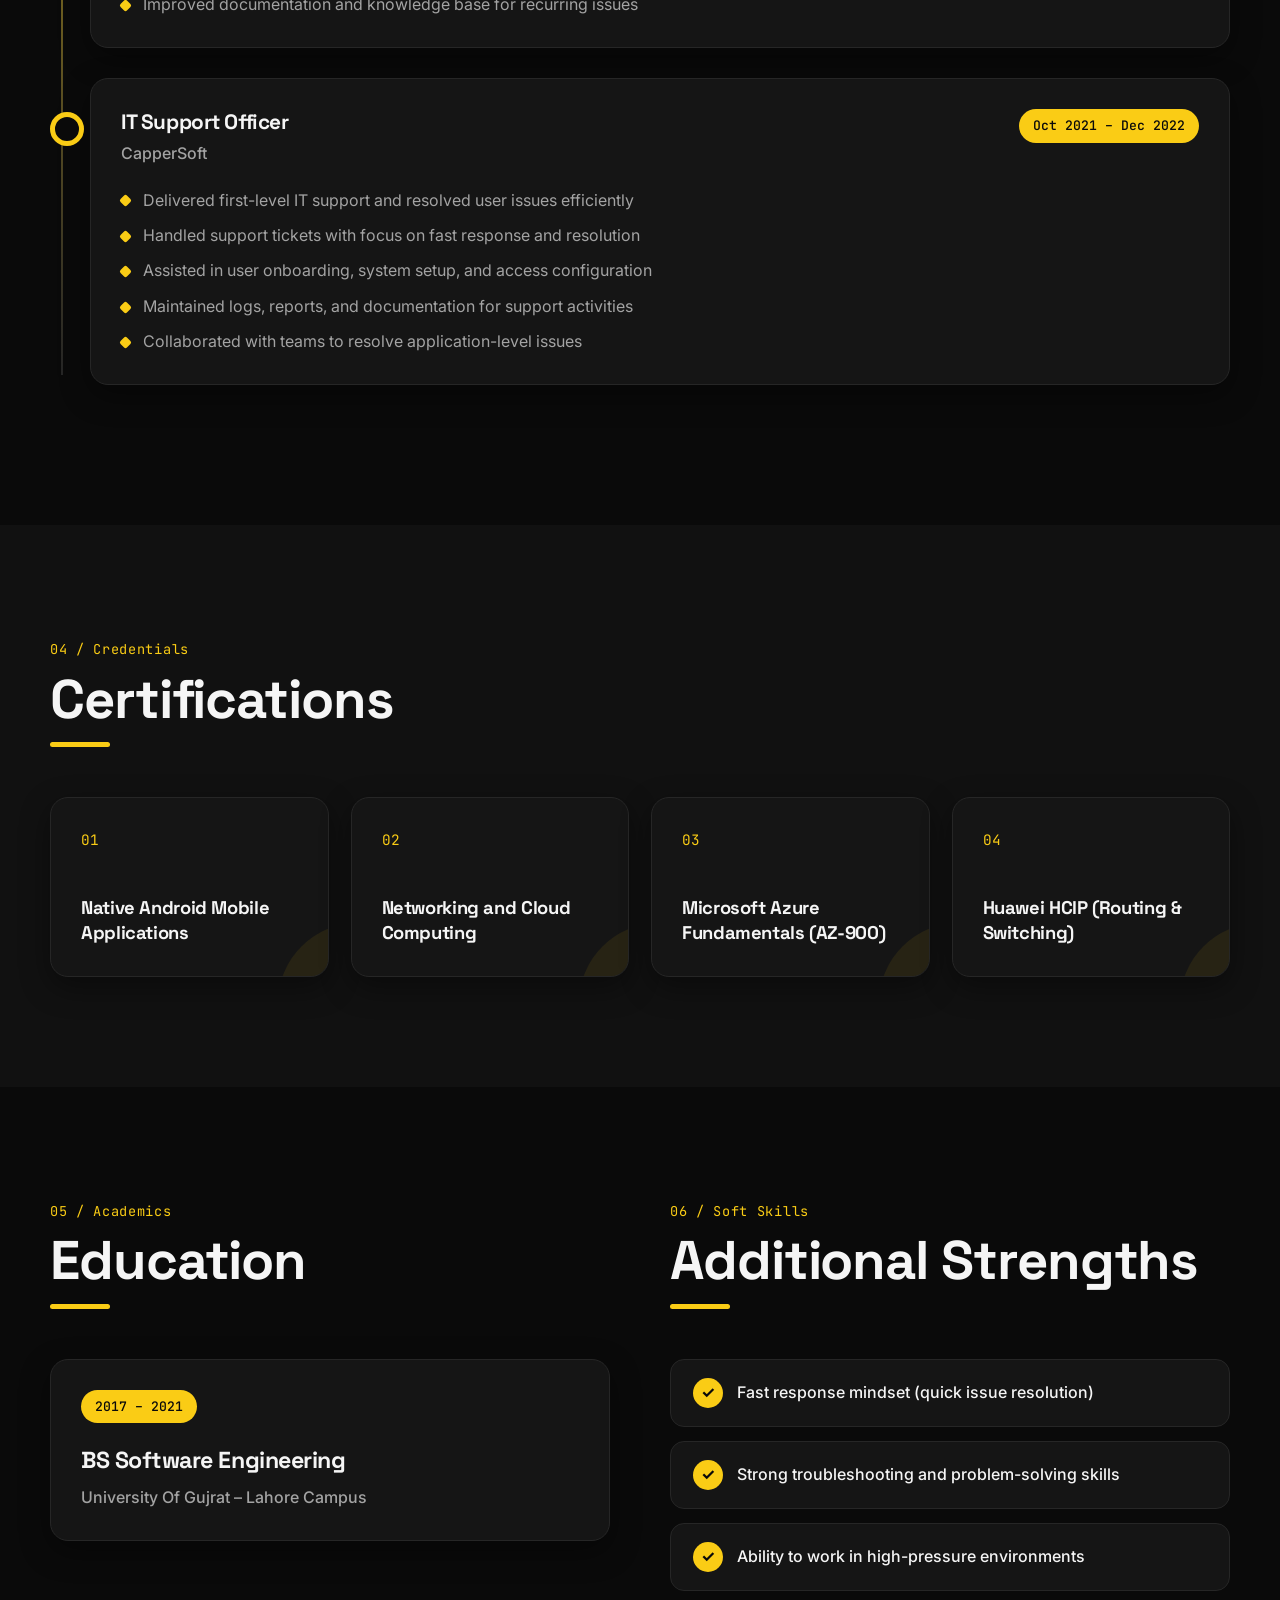
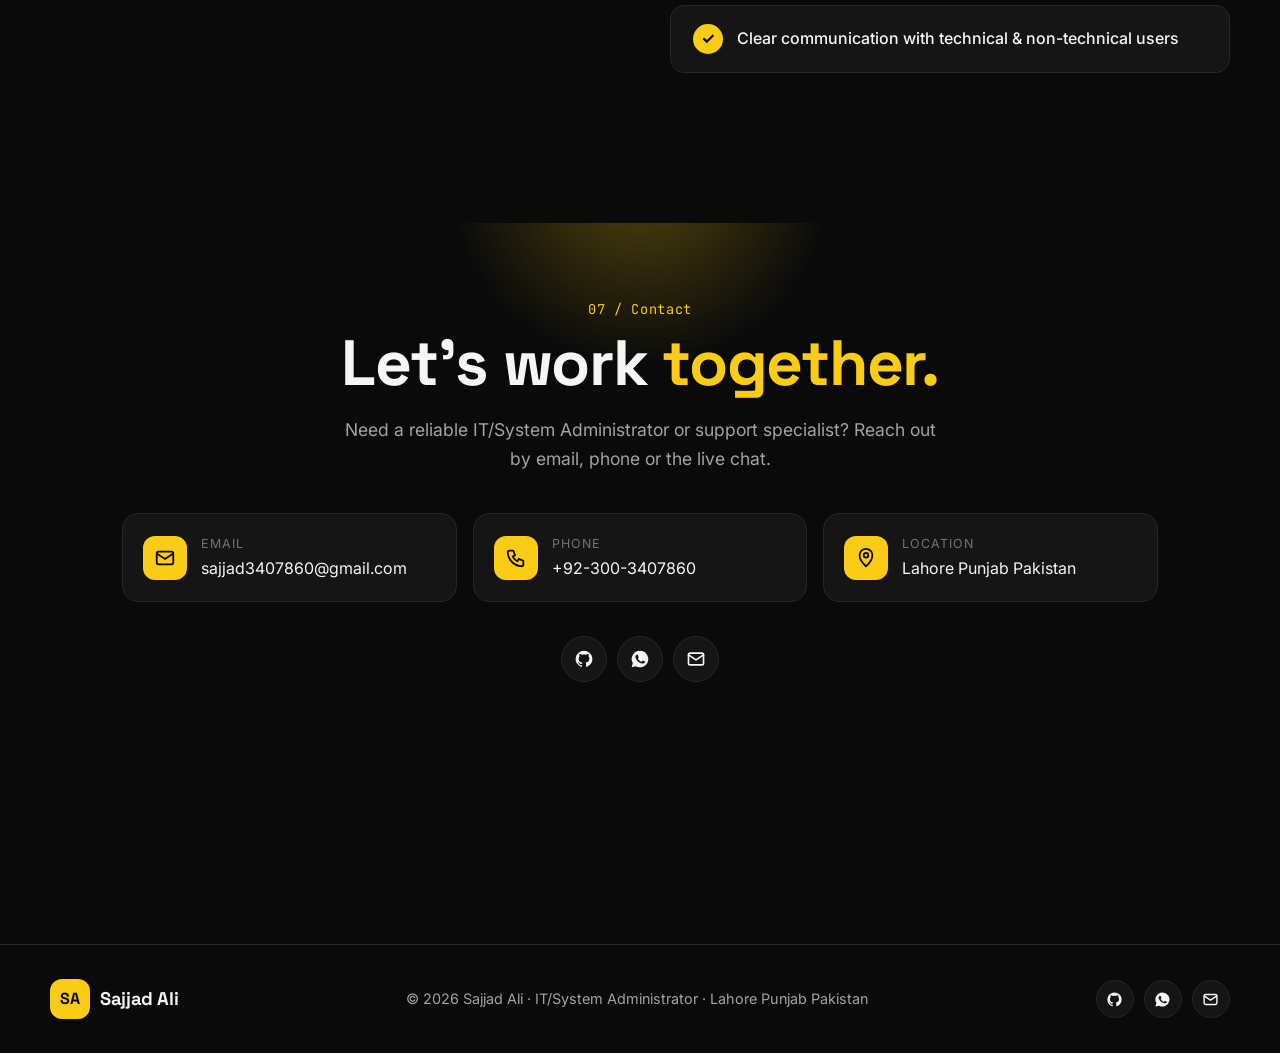
==== commit 23c5ab1e: "Fix light mode: black accent text, photo outline, stats and contact heading Co-Authored-By: Claude O" ====
--- a/index.html
+++ b/index.html
@@ -45,7 +45,7 @@
   <link rel="preconnect" href="https://fonts.googleapis.com">
   <link rel="preconnect" href="https://fonts.gstatic.com" crossorigin>
   <link href="https://fonts.googleapis.com/css2?family=Space+Grotesk:wght@500;600;700&family=Inter:wght@400;500;600&family=JetBrains+Mono:wght@400;500&display=swap" rel="stylesheet">
-  <link rel="stylesheet" href="style.css?v=3">
+  <link rel="stylesheet" href="style.css?v=4">
   <script>
     // Dark is the default look; a saved choice wins. Runs before paint to avoid a flash.
     try { document.documentElement.dataset.theme = localStorage.getItem("theme") || "dark"; }
@@ -399,7 +399,7 @@
 
   <button class="to-top" aria-label="Back to top"><svg viewBox="0 0 24 24"><path d="M12 19V5M5 12l7-7 7 7"/></svg></button>
 
-  <script src="script.js?v=3"></script>
-  <script src="chat.js?v=3"></script>
+  <script src="script.js?v=4"></script>
+  <script src="chat.js?v=4"></script>
 </body>
 </html>
--- a/style.css
+++ b/style.css
@@ -10,7 +10,7 @@
   --text: #0a0a0a;
   --muted: #525252;
   --border: #e7e5df;
-  --accent-text: #a16207;          /* readable yellow-brown on white */
+  --accent-text: #0a0a0a;          /* light mode: black text, yellow used as highlight */
   --accent-soft: rgba(250, 204, 21, 0.18);
   --shadow: 0 10px 30px rgba(10, 10, 10, 0.06);
   --radius: 18px;
@@ -230,8 +230,8 @@
 .section { padding: 110px 0; }
 .section.alt { background: var(--bg-alt); }
 .section-head { margin-bottom: 50px; }
-.kicker { display: block; color: var(--accent-text); font-size: 0.85rem; letter-spacing: 0.05em; margin-bottom: 10px; }
-.section-head h2 { font-size: clamp(2.1rem, 5vw, 3.4rem); line-height: 1.05; position: relative; display: inline-block; }
+.kicker { display: inline-block; color: var(--accent-text); font-size: 0.85rem; letter-spacing: 0.05em; margin-bottom: 10px; }
+.section-head h2 { font-size: clamp(2.1rem, 5vw, 3.4rem); line-height: 1.05; position: relative; }
 .section-head h2::after { content: ""; display: block; width: 60px; height: 5px; border-radius: 4px; background: var(--yellow); margin-top: 14px; }
 
 .card {
@@ -357,6 +357,28 @@
 /* Scroll reveal */
 .reveal { opacity: 0; transform: translateY(36px); transition: opacity 0.8s cubic-bezier(.2, .8, .2, 1), transform 0.8s cubic-bezier(.2, .8, .2, 1); }
 .reveal.visible { opacity: 1; transform: none; }
+
+/* ===== Light mode refinements ===== */
+:root:not([data-theme="dark"]) .kicker {
+  background: var(--yellow); color: var(--ink); padding: 3px 10px; border-radius: 6px; font-weight: 500;
+}
+:root:not([data-theme="dark"]) .photo-wrap img { border-color: var(--ink); }
+:root:not([data-theme="dark"]) .photo-ring { border-color: var(--ink); opacity: 0.35; }
+:root:not([data-theme="dark"]) .num { color: #d6d3cb; }
+:root:not([data-theme="dark"]) .skill-icon { background: rgba(250, 204, 21, 0.28); }
+:root:not([data-theme="dark"]) .stats strong { position: relative; display: inline-block; }
+:root:not([data-theme="dark"]) .stats strong::after {
+  content: ""; position: absolute; left: -4px; right: -4px; bottom: 2px; height: 12px;
+  background: var(--yellow); z-index: -1; border-radius: 2px;
+}
+:root:not([data-theme="dark"]) .stats li { position: relative; z-index: 0; }
+.stats span { display: block; margin-top: 6px; }
+:root:not([data-theme="dark"]) .contact-box .hl { color: var(--yellow); background: none; }
+:root:not([data-theme="dark"]) .cert::after { opacity: 0.25; }
+:root:not([data-theme="dark"]) .cert:hover::after { opacity: 0.45; }
+:root:not([data-theme="dark"]) .term-body .p { color: var(--yellow); }
+:root:not([data-theme="dark"]) .float-badge.fb-2 { box-shadow: 0 12px 30px rgba(0, 0, 0, 0.12); }
+:root:not([data-theme="dark"]) .hero::after { background: radial-gradient(circle, rgba(250, 204, 21, 0.35), transparent 65%); }
 
 /* ===== Live chat ===== */
 .chat-launcher {
